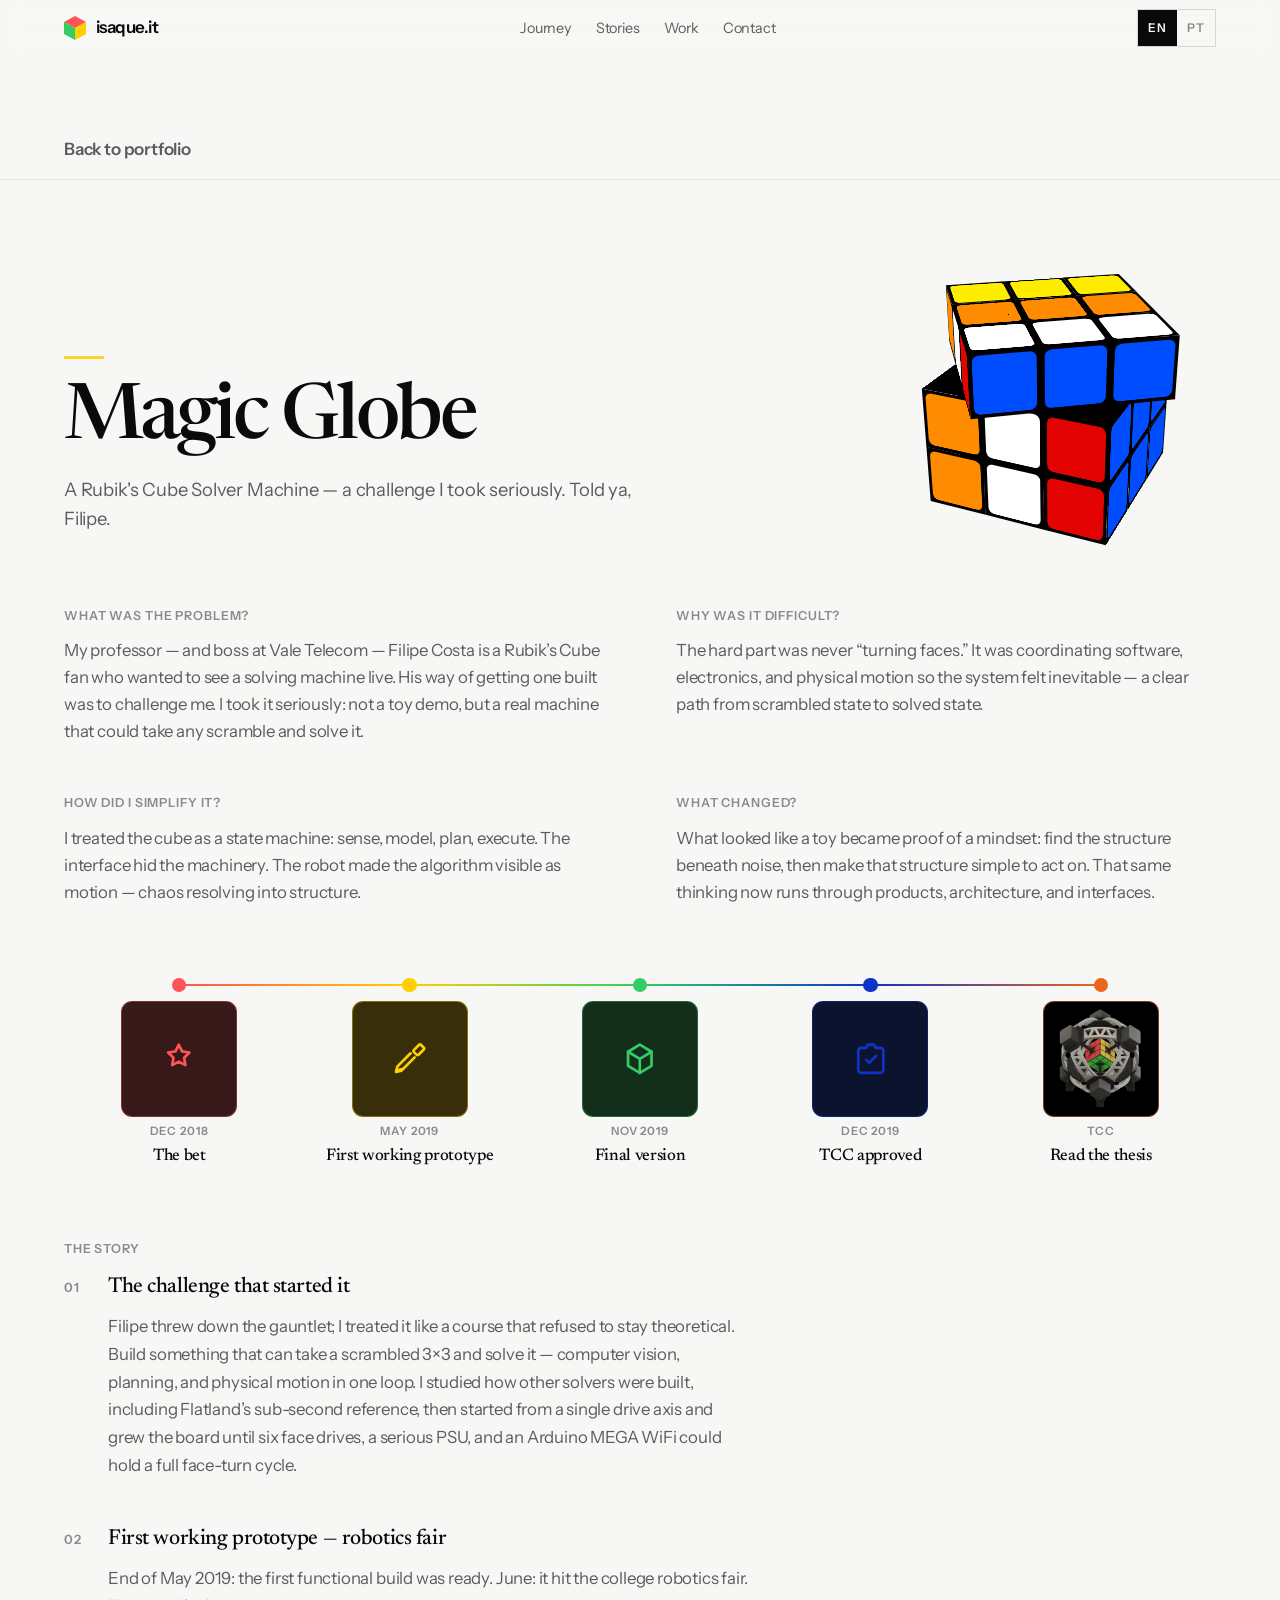
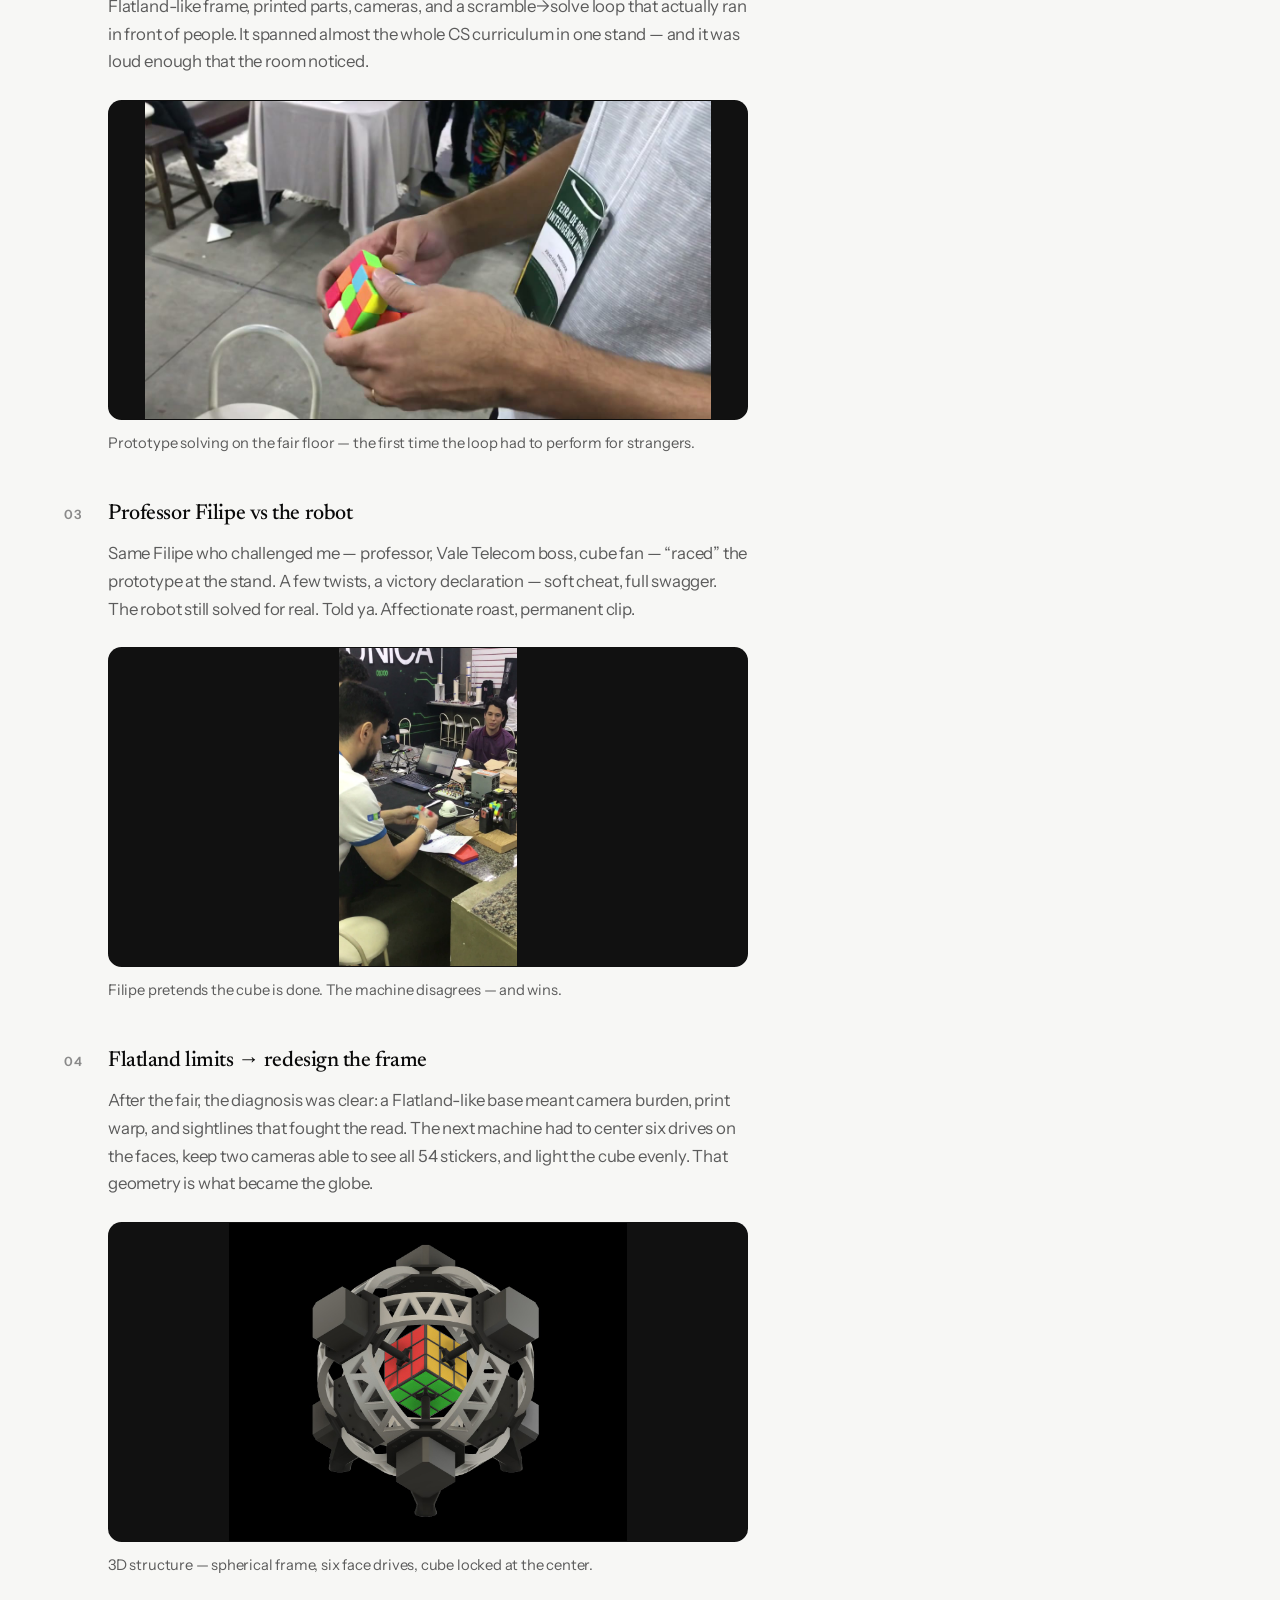
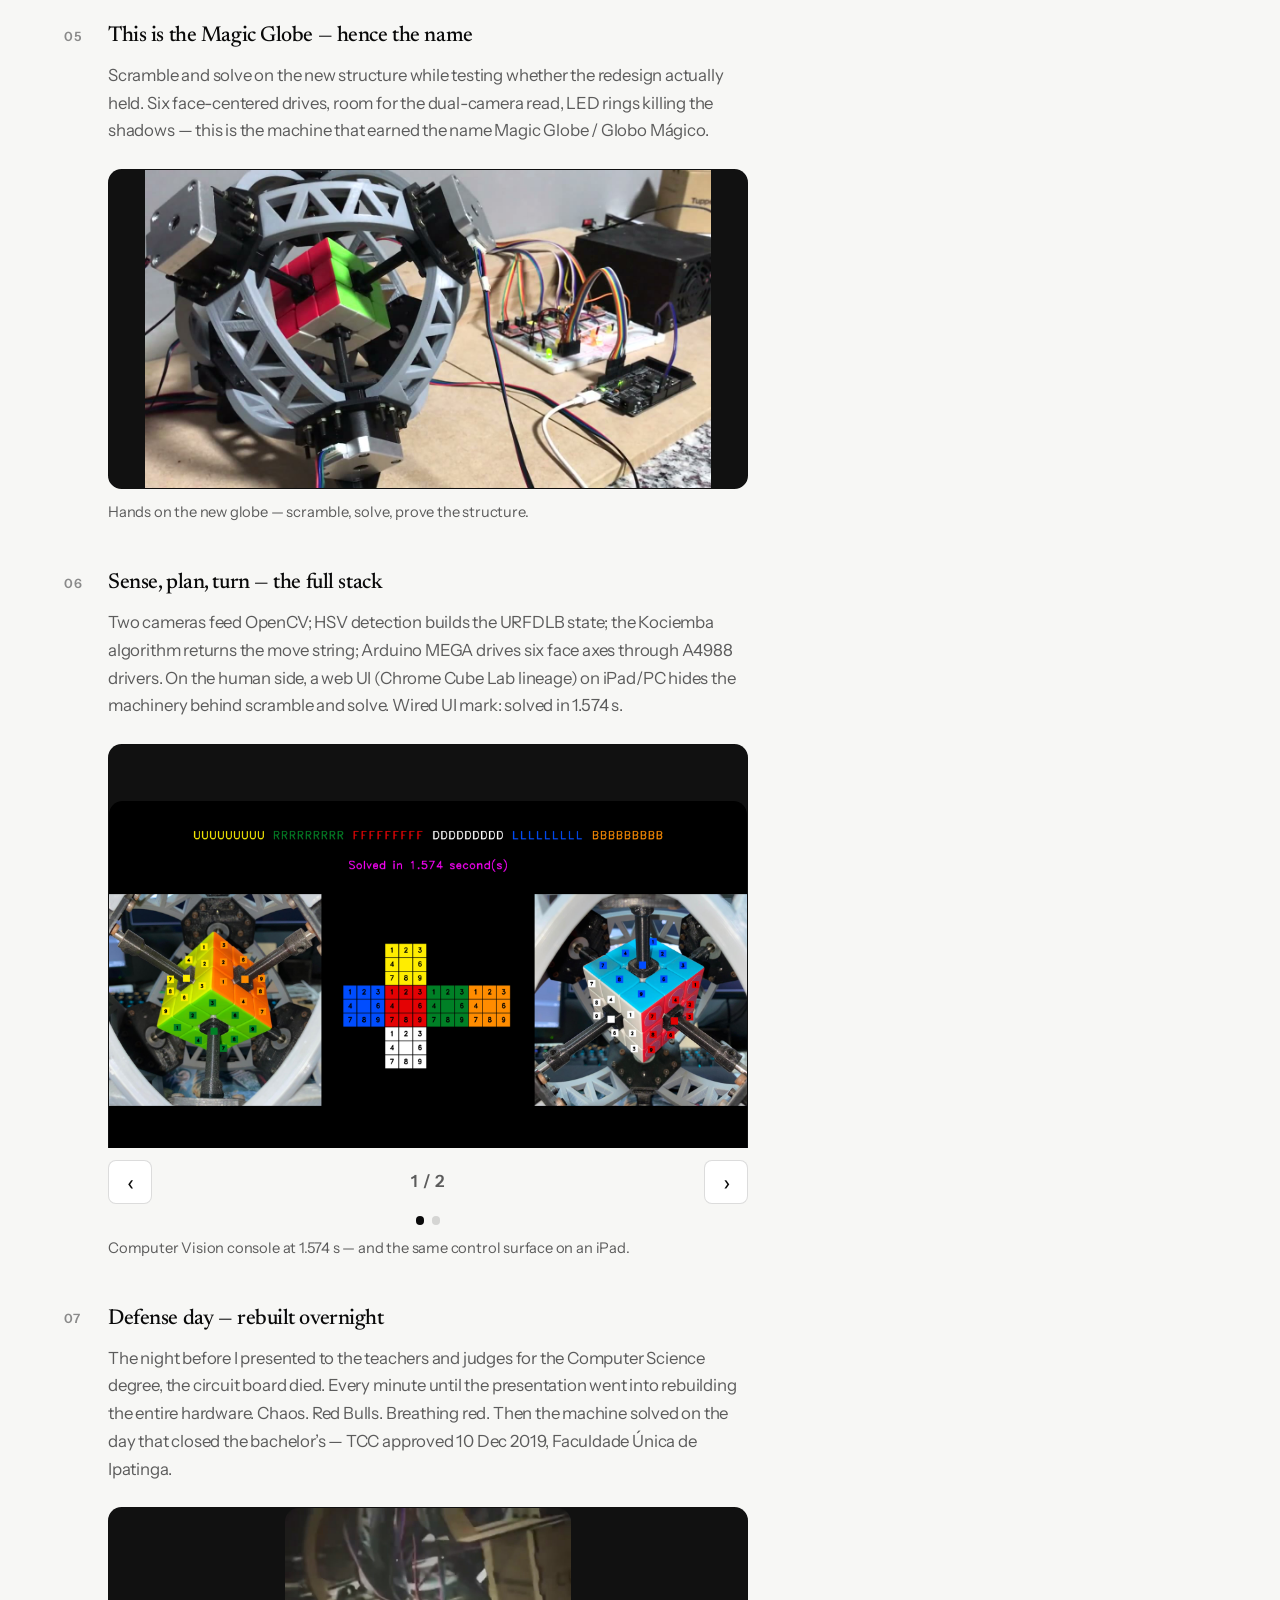
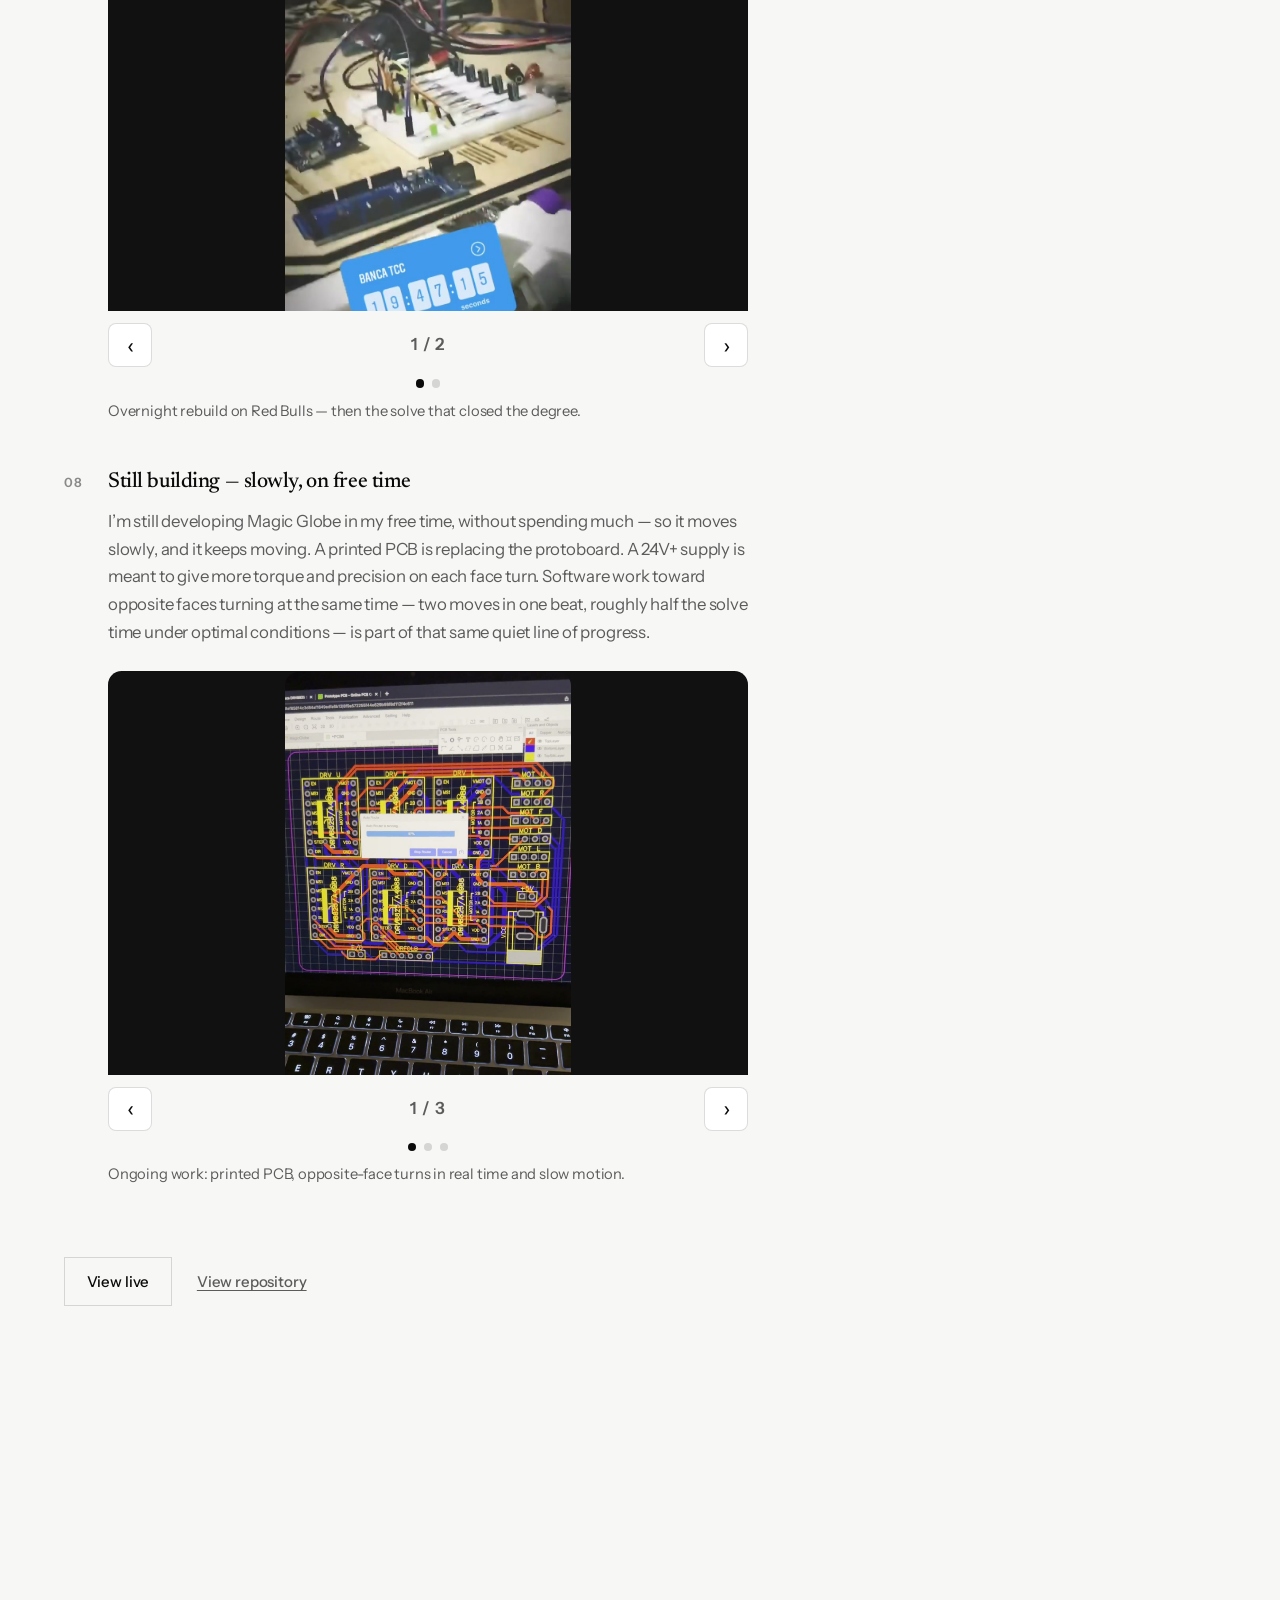
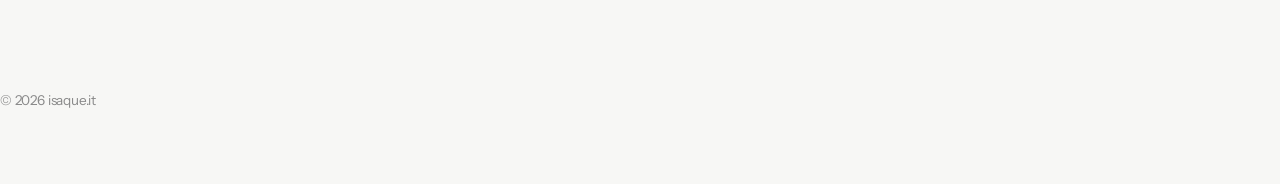
==== cases/cube/index.html @ 3d853830 "Refactor homepage structure and content. Updated navigation links to reflect new sections: Journey a" ====
<!DOCTYPE html>
<html lang="en">
<head>
  <meta charset="UTF-8">
  <meta name="viewport" content="width=device-width, initial-scale=1, viewport-fit=cover">
  <meta name="theme-color" content="#0a0a0a">
  <meta name="robots" content="index, follow">
  <meta name="author" content="Isaque Costa">
  <title>Magic Globe — isaque.it</title>
  <meta name="description" content="Magic Globe — a Rubik’s Cube solver machine. Chaos became a solvable state.">
  <link rel="apple-touch-icon" href="https://cdn.isaque.it/assets/icons/apple-icon-180.png">
  <link rel="icon" type="image/png" sizes="64x64" href="https://cdn.isaque.it/assets/icons/favicon-64.png">
  <link rel="preconnect" href="https://fonts.googleapis.com">
  <link rel="preconnect" href="https://fonts.gstatic.com" crossorigin>
  <link href="https://fonts.googleapis.com/css2?family=Instrument+Sans:ital,wght@0,400;0,500;0,600;0,700;1,400&family=Newsreader:ital,opsz,wght@0,6..72,400;0,6..72,500;0,6..72,600;1,6..72,400&display=swap" rel="stylesheet">
  <link rel="stylesheet" href="../../assets/css/tokens.css">
  <link rel="stylesheet" href="../../assets/css/base.css">
  <link rel="stylesheet" href="../../assets/css/site.css">
  <link rel="stylesheet" href="../../assets/cube/cube.css">
</head>
<body data-case-id="cube" data-base="../..">
  <a class="skip-link" href="#main" data-i18n="a11y.skip">Skip to content</a>
  <header class="site-header" id="site-header">
    <div class="container site-header__inner">
      <a class="site-header__brand" href="../../">
        <img src="../../assets/img/brand/cube.svg" alt="" width="22" height="25">
        <span>isaque.it</span>
      </a>
      <nav aria-label="Primary">
        <ul class="site-header__links" id="nav-links">
          <li><a href="../../#journey" data-i18n="nav.journey">Journey</a></li>
          <li><a href="../../#stories" data-i18n="nav.stories">Stories</a></li>
          <li><a href="../../#catalog" data-i18n="nav.work">Work</a></li>
          <li><a href="../../#contact" data-i18n="nav.contact">Contact</a></li>
        </ul>
      </nav>
      <div class="site-header__actions">
        <div class="lang-toggle" role="group" data-i18n-aria="a11y.lang" aria-label="Language">
          <button type="button" id="lang-en" class="is-active" aria-pressed="true">EN</button>
          <button type="button" id="lang-pt" aria-pressed="false">PT</button>
        </div>
        <button type="button" class="site-header__menu" id="nav-toggle" aria-expanded="false" aria-controls="nav-links" data-i18n-aria="a11y.menuOpen" aria-label="Open menu">
          <span class="burger" aria-hidden="true"><i></i><i></i></span>
        </button>
      </div>
    </div>
  </header>
  <main id="main">
    <div class="case-page__bar container">
      <a class="case-page__back" href="../../#stories" data-i18n="nav.back">Back to portfolio</a>
    </div>
    <div id="case-root"></div>
  </main>
  <p class="contact__foot case-page__foot container">© <span id="year"></span> isaque.it</p>
  <script src="../../assets/cube/cuber.js"></script>
  <script src="../../assets/cube/patches.js"></script>
  <script src="../../assets/cube/solver.js"></script>
  <script type="module" src="../../assets/js/case-page.js"></script>
</body>
</html>
---- assets/css/tokens.css ----
:root {
  color-scheme: light dark;

  --cube-yellow: #ffd22b;
  --cube-green: #33cc66;
  --cube-coral: #ff5356;
  --cube-red: #f72529;
  --cube-blue: #0e34c7;
  --cube-orange: #eb681a;

  --bg: #f7f7f5;
  --bg-elevated: #ffffff;
  --ink: #0a0a0a;
  --ink-secondary: #5c5c5c;
  --ink-tertiary: #8a8a8a;
  --line: rgba(10, 10, 10, 0.08);
  --line-strong: rgba(10, 10, 10, 0.14);
  --nav-bg: rgba(247, 247, 245, 0.78);
  --focus: #0a0a0a;

  --font-display: 'Newsreader', 'Iowan Old Style', 'Palatino Linotype', Palatino, serif;
  --font-sans: 'Instrument Sans', 'Avenir Next', 'Segoe UI', sans-serif;

  --space-2: 0.5rem;
  --space-3: 0.75rem;
  --space-4: 1rem;
  --space-5: 1.5rem;
  --space-6: 2rem;
  --space-7: 3rem;
  --space-8: 4.5rem;
  --space-9: 7rem;
  --space-10: 10rem;

  --container: 72rem;
  --measure: 38rem;
  --nav-h: 3.5rem;
  --ease: cubic-bezier(0.16, 1, 0.3, 1);
}

@media (prefers-color-scheme: dark) {
  :root:not([data-theme='light']) {
    --bg: #0a0a0a;
    --bg-elevated: #121212;
    --ink: #f5f5f2;
    --ink-secondary: #a3a3a0;
    --ink-tertiary: #6f6f6c;
    --line: rgba(245, 245, 242, 0.1);
    --line-strong: rgba(245, 245, 242, 0.18);
    --nav-bg: rgba(10, 10, 10, 0.78);
    --focus: #f5f5f2;
  }
}

[data-theme='dark'] {
  --bg: #0a0a0a;
  --bg-elevated: #121212;
  --ink: #f5f5f2;
  --ink-secondary: #a3a3a0;
  --ink-tertiary: #6f6f6c;
  --line: rgba(245, 245, 242, 0.1);
  --line-strong: rgba(245, 245, 242, 0.18);
  --nav-bg: rgba(10, 10, 10, 0.78);
  --focus: #f5f5f2;
}

[data-theme='light'] {
  --bg: #f7f7f5;
  --bg-elevated: #ffffff;
  --ink: #0a0a0a;
  --ink-secondary: #5c5c5c;
  --ink-tertiary: #8a8a8a;
  --line: rgba(10, 10, 10, 0.08);
  --line-strong: rgba(10, 10, 10, 0.14);
  --nav-bg: rgba(247, 247, 245, 0.78);
  --focus: #0a0a0a;
}
---- assets/css/base.css ----
*,
*::before,
*::after {
  box-sizing: border-box;
}

html {
  scroll-behavior: smooth;
}

@media (prefers-reduced-motion: reduce) {
  html {
    scroll-behavior: auto;
  }

  *,
  *::before,
  *::after {
    animation-duration: 0.01ms !important;
    animation-iteration-count: 1 !important;
    transition-duration: 0.01ms !important;
  }
}

body {
  margin: 0;
  min-height: 100vh;
  background: var(--bg);
  color: var(--ink);
  font-family: var(--font-sans);
  font-size: 1.0625rem;
  line-height: 1.6;
  letter-spacing: -0.011em;
  text-rendering: optimizeLegibility;
  -webkit-font-smoothing: antialiased;
}

img,
svg {
  display: block;
  max-width: 100%;
}

a {
  color: inherit;
  text-decoration-thickness: 1px;
  text-underline-offset: 0.18em;
}

button {
  font: inherit;
  color: inherit;
  background: none;
  border: 0;
  cursor: pointer;
}

:focus-visible {
  outline: 2px solid var(--focus);
  outline-offset: 3px;
}

.skip-link {
  position: absolute;
  left: var(--space-4);
  top: var(--space-4);
  z-index: 100;
  padding: var(--space-2) var(--space-4);
  background: var(--ink);
  color: var(--bg);
  transform: translateY(-160%);
  transition: transform 0.2s var(--ease);
}

.skip-link:focus {
  transform: translateY(0);
}

.container {
  width: min(100% - 2.5rem, var(--container));
  margin-inline: auto;
}

@media (min-width: 768px) {
  .container {
    width: min(100% - 4rem, var(--container));
  }
}

.section {
  position: relative;
  padding-block: var(--space-9);
}

@media (min-width: 900px) {
  .section {
    padding-block: var(--space-10);
  }
}

.eyebrow {
  margin: 0 0 var(--space-4);
  color: var(--ink-tertiary);
  font-size: 0.8125rem;
  font-weight: 500;
  letter-spacing: 0.08em;
  text-transform: uppercase;
}

.eyebrow::before {
  content: '';
  display: inline-block;
  width: 0.5rem;
  height: 0.5rem;
  margin-right: 0.55rem;
  border-radius: 2px;
  background: var(--cube-yellow);
}

.btn svg {
  width: 1.1em;
  height: 1.1em;
  flex: none;
}

.section-title {
  margin: 0;
  max-width: 14ch;
  font-family: var(--font-display);
  font-size: clamp(2.4rem, 5vw, 4rem);
  font-weight: 500;
  line-height: 1.05;
  letter-spacing: -0.03em;
}

.section-lead {
  margin: var(--space-5) 0 0;
  max-width: var(--measure);
  color: var(--ink-secondary);
  font-size: 1.125rem;
  line-height: 1.55;
}

.btn {
  display: inline-flex;
  align-items: center;
  justify-content: center;
  gap: 0.55rem;
  min-height: 2.75rem;
  padding: 0.7rem 1.35rem;
  border: 1px solid transparent;
  font-size: 0.9375rem;
  font-weight: 500;
  letter-spacing: -0.01em;
  text-decoration: none;
  transition:
    background-color 0.25s var(--ease),
    color 0.25s var(--ease),
    border-color 0.25s var(--ease),
    transform 0.25s var(--ease);
}

.btn:hover {
  transform: translateY(-1px);
}

.btn--primary {
  background: var(--ink);
  color: var(--bg);
}

.btn--ghost {
  border-color: var(--line-strong);
  background: transparent;
  color: var(--ink);
}

.btn--ghost:hover {
  border-color: var(--ink);
}

.btn--text {
  min-height: auto;
  padding: 0;
  color: var(--ink-secondary);
  text-decoration: underline;
  text-underline-offset: 0.2em;
}

.btn--text:hover {
  color: var(--ink);
  transform: none;
}

.bg-accent-yellow {
  background: var(--cube-yellow);
}

.bg-accent-green {
  background: var(--cube-green);
}

.bg-accent-coral {
  background: var(--cube-coral);
}

.bg-accent-red {
  background: var(--cube-red);
}

.bg-accent-blue {
  background: var(--cube-blue);
}

.bg-accent-orange {
  background: var(--cube-orange);
}

.reveal {
  opacity: 0;
  transform: translateY(1.25rem);
  transition:
    opacity 0.7s var(--ease),
    transform 0.7s var(--ease);
}

.reveal.is-visible {
  opacity: 1;
  transform: none;
}

@media (prefers-reduced-motion: reduce) {
  .reveal {
    opacity: 1;
    transform: none;
  }
}

.wordmark {
  display: inline-flex;
  line-height: 0;
}

.wordmark__light {
  display: none;
}

@media (prefers-color-scheme: dark) {
  :root:not([data-theme='light']) .wordmark__dark {
    display: none;
  }

  :root:not([data-theme='light']) .wordmark__light {
    display: block;
  }
}

[data-theme='dark'] .wordmark__dark {
  display: none;
}

[data-theme='dark'] .wordmark__light {
  display: block;
}

[data-theme='light'] .wordmark__dark {
  display: block;
}

[data-theme='light'] .wordmark__light {
  display: none;
}
---- assets/css/site.css ----
.site-header {
  position: sticky;
  top: 0;
  z-index: 40;
  height: var(--nav-h);
  border-bottom: 1px solid transparent;
  background: transparent;
  backdrop-filter: blur(14px);
  transition:
    background-color 0.3s var(--ease),
    border-color 0.3s var(--ease);
}

.site-header.is-scrolled {
  border-bottom-color: var(--line);
  background: var(--nav-bg);
}

.site-header__inner {
  display: flex;
  align-items: center;
  justify-content: space-between;
  height: var(--nav-h);
  gap: var(--space-4);
}

.site-header__brand {
  display: inline-flex;
  align-items: center;
  gap: 0.65rem;
  font-weight: 600;
  letter-spacing: -0.03em;
  text-decoration: none;
}

.site-header__brand img {
  width: 1.35rem;
  height: auto;
}

.site-header__links {
  display: flex;
  gap: 1.5rem;
  margin: 0;
  padding: 0;
  list-style: none;
}

.site-header__links a {
  color: var(--ink-secondary);
  font-size: 0.9rem;
  text-decoration: none;
}

.site-header__links a:hover {
  color: var(--ink);
}

.site-header__actions {
  display: flex;
  align-items: center;
  gap: 0.5rem;
}

.lang-toggle {
  display: inline-flex;
  border: 1px solid var(--line-strong);
}

.lang-toggle button {
  min-width: 2.4rem;
  min-height: 2.2rem;
  padding: 0 0.55rem;
  color: var(--ink-tertiary);
  font-size: 0.75rem;
  font-weight: 600;
  letter-spacing: 0.04em;
}

.lang-toggle button.is-active {
  background: var(--ink);
  color: var(--bg);
}

.site-header__menu {
  display: none;
  min-height: 2.4rem;
  padding: 0.45rem 0.7rem;
  border: 1px solid var(--line-strong);
}

.burger {
  display: grid;
  gap: 5px;
  width: 1.1rem;
}

.burger i {
  display: block;
  height: 1.5px;
  background: currentColor;
}

@media (max-width: 899px) {
  .site-header__menu {
    display: inline-flex;
  }

  .site-header__links {
    position: fixed;
    inset: var(--nav-h) 0 0;
    z-index: 30;
    flex-direction: column;
    gap: 0;
    padding: var(--space-6) var(--space-5);
    background: var(--bg);
    transform: translateX(100%);
    transition: transform 0.35s var(--ease);
    visibility: hidden;
  }

  .site-header__links.is-open {
    transform: translateX(0);
    visibility: visible;
  }

  .site-header__links a {
    display: block;
    padding: 1rem 0;
    border-bottom: 1px solid var(--line);
    font-size: 1.25rem;
    color: var(--ink);
  }
}

.hero {
  position: relative;
  display: grid;
  align-items: end;
  min-height: calc(100svh - var(--nav-h));
  padding-block: clamp(4rem, 12vh, 8rem) clamp(4rem, 10vh, 7rem);
  overflow: hidden;
}

.hero__content {
  position: relative;
  z-index: 1;
}

.hero__name {
  margin: 0;
  font-family: var(--font-display);
  font-size: clamp(3rem, 8vw, 5.75rem);
  font-weight: 500;
  line-height: 0.98;
  letter-spacing: -0.035em;
}

.hero__tagline {
  margin: var(--space-4) 0 0;
  font-family: var(--font-display);
  font-style: italic;
  font-size: clamp(1.35rem, 2.4vw, 1.9rem);
  font-weight: 400;
  letter-spacing: -0.02em;
  color: var(--ink-secondary);
}

.hero__meta {
  display: flex;
  flex-wrap: wrap;
  gap: var(--space-5) var(--space-7);
  margin-top: var(--space-7);
}

.hero__stat {
  display: grid;
  gap: 0.2rem;
}

.hero__stat-value {
  font-family: var(--font-display);
  font-size: clamp(1.6rem, 2.6vw, 2.1rem);
  font-weight: 500;
  letter-spacing: -0.02em;
  line-height: 1;
}

.hero__stat-label {
  color: var(--ink-secondary);
  font-size: 0.9rem;
}

.hero__langs {
  display: flex;
  align-items: center;
  flex-wrap: wrap;
  gap: 0.65rem;
  margin: var(--space-5) 0 var(--space-7);
  color: var(--ink-secondary);
  font-size: 0.95rem;
}

.hero__flags {
  font-size: 1.3rem;
  letter-spacing: 0.12em;
}

.think__body {
  margin-top: var(--space-4);
  font-size: 1.05rem;
}

.think .eyebrow::before {
  background: var(--cube-yellow);
}

.work .eyebrow::before {
  background: var(--cube-red);
}

.principles .eyebrow::before {
  background: var(--cube-blue);
}

.timeline .eyebrow::before {
  background: var(--cube-green);
}

.tech .eyebrow::before {
  background: var(--cube-orange);
}

.catalog .eyebrow::before {
  background: var(--cube-blue);
}

.think__domains {
  margin-top: var(--space-8);
}

.think__domains ul {
  display: grid;
  gap: 0;
  margin: 0;
  padding: 0;
  list-style: none;
  border-top: 1px solid var(--line);
}

.think__domains li {
  padding: 1.15rem 0;
  border-bottom: 1px solid var(--line);
  font-family: var(--font-display);
  font-size: clamp(1.6rem, 3.5vw, 2.35rem);
  font-weight: 500;
  letter-spacing: -0.03em;
  line-height: 1.15;
}

.think__domains li::before {
  content: '';
  display: inline-block;
  width: 0.6rem;
  height: 0.6rem;
  margin-right: 0.8rem;
  border-radius: 2px;
  background: var(--cube-yellow);
}

.think__domains li:nth-child(5n + 2)::before {
  background: var(--cube-red);
}

.think__domains li:nth-child(5n + 3)::before {
  background: var(--cube-blue);
}

.think__domains li:nth-child(5n + 4)::before {
  background: var(--cube-green);
}

.think__domains li:nth-child(5n + 5)::before {
  background: var(--cube-orange);
}

.think__closing {
  margin: var(--space-8) 0 0;
  max-width: 30rem;
  color: var(--ink-secondary);
  font-size: 1.125rem;
}

@media (min-width: 900px) {
  .think__domains ul {
    grid-template-columns: repeat(5, 1fr);
    border-top: 0;
    gap: var(--space-4);
  }

  .think__domains li {
    border-bottom: 0;
    border-top: 1px solid var(--line);
    padding-top: var(--space-5);
    font-size: clamp(1.35rem, 1.8vw, 1.85rem);
  }
}

.work__header {
  max-width: 40rem;
  margin-bottom: var(--space-8);
}

.case {
  position: relative;
  padding-block: var(--space-9);
  border-top: 1px solid var(--line);
  overflow: hidden;
}

.case__inner {
  position: relative;
  z-index: 2;
}

.case--cube .case__inner {
  pointer-events: none;
}

.case--cube .case__inner > * {
  pointer-events: auto;
}

@media (min-width: 900px) {
  .case--cube .case__inner {
    max-width: calc(100% - 22rem);
  }
}

.case__intro {
  max-width: 36rem;
  margin-bottom: var(--space-8);
}

.case__accent {
  display: block;
  width: 2.5rem;
  height: 0.2rem;
  margin-bottom: var(--space-5);
}

.case__index {
  margin: 0 0 var(--space-4);
  color: var(--ink-tertiary);
  font-size: 0.8125rem;
  font-weight: 500;
  letter-spacing: 0.08em;
}

.case__title {
  margin: 0;
  font-family: var(--font-display);
  font-size: clamp(2rem, 4.5vw, 3.25rem);
  font-weight: 500;
  letter-spacing: -0.03em;
  line-height: 1.05;
}

.case__title--logo {
  max-width: min(100%, 28rem);
}

.case__title-logo {
  display: block;
  width: auto;
  height: clamp(3.25rem, 8vw, 5rem);
  max-width: 100%;
  object-fit: contain;
  object-position: left center;
}

.visually-hidden {
  position: absolute;
  width: 1px;
  height: 1px;
  padding: 0;
  margin: -1px;
  overflow: hidden;
  clip: rect(0, 0, 0, 0);
  white-space: nowrap;
  border: 0;
}

.case__subtitle {
  margin: var(--space-4) 0 0;
  color: var(--ink-secondary);
  font-size: 1.15rem;
}

.case--deep {
  padding-block: var(--space-10, var(--space-9));
}

.case__highlights {
  display: grid;
  grid-template-columns: repeat(2, minmax(0, 1fr));
  gap: var(--space-5) var(--space-6);
  margin: 0 0 var(--space-8);
  max-width: none;
}

.case__highlight {
  margin: 0;
  padding-top: var(--space-3);
  border-top: 1px solid var(--line);
}

.case__highlight dt {
  margin: 0 0 0.35rem;
  color: var(--ink-tertiary);
  font-size: 0.72rem;
  font-weight: 600;
  letter-spacing: 0.08em;
  text-transform: uppercase;
}

.case__highlight dd {
  margin: 0;
  font-family: var(--font-display);
  font-size: 1.35rem;
  font-weight: 500;
  letter-spacing: -0.02em;
  line-height: 1.2;
}

.case__highlights:has(.case__highlight-logos) {
  display: flex;
  flex-wrap: wrap;
  align-items: center;
  gap: var(--space-5) var(--space-6);
  max-width: none;
}

.case__highlight:has(.case__highlight-logos) {
  margin: 0;
  padding: 0;
  border: 0;
  flex: 0 0 calc(50% - var(--space-6) / 2);
  max-width: calc(50% - var(--space-6) / 2);
}

.case__highlight-logos {
  display: block;
  min-height: 0;
  width: 100%;
}

.case__highlight-logo {
  display: block;
  height: 48px;
  width: auto;
  max-width: 100%;
  object-fit: contain;
  object-position: left center;
}

.case__highlight:has(.case__highlight-logos) dt {
  display: none;
}

/* Chronological case timeline (e.g. Magic Globe) */
.case__timeline {
  --timeline-count: 5;
  --timeline-dot: 0.85rem;
  --timeline-line: 2px;
  list-style: none;
  position: relative;
  display: grid;
  grid-template-columns: 1fr;
  gap: var(--space-5);
  margin: 0 0 var(--space-8);
  padding: 0;
  border: 0;
}

.case__timeline-node {
  position: relative;
  display: grid;
  grid-template-columns: var(--timeline-dot) minmax(0, 1fr);
  column-gap: 0.9rem;
  align-items: start;
  margin: 0;
  min-width: 0;
}

.case__timeline-dot {
  position: relative;
  z-index: 1;
  box-sizing: border-box;
  width: var(--timeline-dot);
  height: var(--timeline-dot);
  margin-top: 1.35rem;
  flex: 0 0 var(--timeline-dot);
  border: 0;
  border-radius: 50%;
  background: var(--node-color, var(--ink));
  box-shadow: none;
}

.case__timeline-node:not(:last-child) .case__timeline-dot::after {
  content: '';
  position: absolute;
  left: 50%;
  top: calc(100% + 3px);
  width: var(--timeline-line);
  height: calc(var(--space-5) + 1.35rem + var(--timeline-dot));
  transform: translateX(-50%);
  background: color-mix(in srgb, var(--node-color) 55%, transparent);
}

.case__timeline-card {
  display: grid;
  grid-template-rows: auto auto auto;
  gap: 0.4rem;
  min-width: 0;
  padding: 0;
  border: 0;
  background: transparent;
  color: inherit;
  text-decoration: none;
}

a.case__timeline-card:hover .case__timeline-media {
  border-color: color-mix(in srgb, var(--node-color) 60%, var(--line-strong));
}

a.case__timeline-card:hover .case__timeline-what {
  color: color-mix(in srgb, var(--node-color) 40%, var(--ink));
}

.case__timeline-media {
  display: grid;
  place-items: center;
  width: 100%;
  aspect-ratio: 5 / 4;
  overflow: hidden;
  border: 1px solid color-mix(in srgb, var(--node-color) 40%, var(--line));
  border-radius: 0.7rem;
  background: color-mix(in srgb, var(--node-color) 18%, #0c0c0c);
  color: var(--node-color);
  transition: border-color 0.15s ease;
}

.case__timeline-icon {
  display: grid;
  place-items: center;
  width: 100%;
  height: 100%;
}

.case__timeline-icon svg {
  width: 2.35rem;
  height: 2.35rem;
}

.case__timeline-thumb {
  display: block;
  width: 100%;
  height: 100%;
  object-fit: cover;
  background: #111;
}

.case__timeline-when {
  color: var(--ink-tertiary);
  font-size: 0.72rem;
  font-weight: 600;
  letter-spacing: 0.08em;
  text-transform: uppercase;
}

.case__timeline-what {
  margin: 0;
  font-family: var(--font-display);
  font-size: 1.05rem;
  font-weight: 500;
  letter-spacing: -0.02em;
  line-height: 1.25;
  transition: color 0.15s ease;
}

@media (min-width: 900px) {
  .case__timeline {
    --timeline-dot: 0.9rem;
    grid-template-columns: repeat(var(--timeline-count), minmax(0, 1fr));
    gap: 0;
    align-items: start;
  }

  /* One continuous rail through every node — not per-card stubs */
  .case__timeline::before {
    content: '';
    position: absolute;
    top: calc(var(--timeline-dot) / 2 - var(--timeline-line) / 2);
    left: calc(100% / var(--timeline-count) / 2);
    right: calc(100% / var(--timeline-count) / 2);
    height: var(--timeline-line);
    border-radius: 999px;
    background: linear-gradient(
      90deg,
      #ff5356 0%,
      #ffd000 25%,
      #33cc66 50%,
      #0e34c7 75%,
      #eb681a 100%
    );
    z-index: 0;
    pointer-events: none;
  }

  .case__timeline-node {
    display: flex;
    flex-direction: column;
    align-items: center;
    gap: 0.55rem;
    padding: 0 0.55rem;
  }

  .case__timeline-node:not(:last-child) .case__timeline-dot::after {
    content: none;
  }

  .case__timeline-dot {
    margin-top: 0;
  }

  .case__timeline-card {
    width: 100%;
    text-align: center;
    gap: 0.35rem;
    justify-items: center;
  }

  .case__timeline-media {
    width: min(100%, 7.25rem);
    aspect-ratio: 1;
  }

  .case__timeline-thumb {
    object-fit: cover;
  }

  .case__timeline-icon svg {
    width: 2.35rem;
    height: 2.35rem;
  }

  .case__timeline-what {
    max-width: 11rem;
  }
}

@media (min-width: 900px) {
  .case__highlights:has(.case__highlight-logos) {
    flex-wrap: nowrap;
    gap: var(--space-5) var(--space-7);
  }

  .case__highlight:has(.case__highlight-logos) {
    flex: 0 0 auto;
    max-width: none;
  }

  .case__highlight-logos {
    width: auto;
  }

  .case__highlight-logo {
    height: 60px;
    max-width: none;
  }
}

.case__chapters,
.case__gallery {
  margin: 0 0 var(--space-8);
}

.case__chapters-label,
.case__gallery-label {
  margin: 0 0 var(--space-4);
  color: var(--ink-tertiary);
  font-size: 0.78rem;
  font-weight: 600;
  letter-spacing: 0.07em;
  text-transform: uppercase;
}

.case__chapters-more {
  width: min(100%, 48rem);
  margin: var(--space-7) 0 0;
  padding-left: 2.75rem;
  padding-right: 1.15rem;
  justify-content: flex-start;
  gap: 0.65rem;
}

.case__chapters-more-label {
  color: var(--ink);
}

.case__chapters-more-meta {
  color: var(--ink-tertiary);
  font-size: 0.8125rem;
  font-weight: 500;
}

.case__chapters-more-meta::before {
  content: '·';
  margin-right: 0.65rem;
  color: var(--ink-tertiary);
}

.case__chapters-more-icon {
  margin-left: auto;
  color: var(--ink-secondary);
  font-size: 1rem;
  line-height: 1;
}

.case__chapters-more[hidden] {
  display: none !important;
}

.case--yellow {
  --case-accent: var(--cube-yellow);
}

.case--green {
  --case-accent: var(--cube-green);
}

.case--blue {
  --case-accent: var(--cube-blue);
}

.case--red {
  --case-accent: var(--cube-red);
}

.case--coral {
  --case-accent: var(--cube-coral);
}

.case--orange {
  --case-accent: var(--cube-orange);
}

.case__chapter-list {
  margin: 0;
  padding: 0;
  list-style: none;
  display: grid;
  gap: var(--space-7);
  max-width: 48rem;
  counter-reset: case-chapter;
}

.case__chapter-list:has(.case__chapter-figure--glue) {
  max-width: none;
}

.case__chapter-list--more {
  margin-top: var(--space-7);
  counter-reset: case-chapter 4;
}

/* `display: grid` on .case__chapter-list beats the UA [hidden] rule */
.case__chapter-list--more[hidden] {
  display: none !important;
}

.case__chapter-list--more:has(.case__chapter-figure--glue) {
  max-width: none;
}

.case__chapter {
  position: relative;
  padding-left: 2.75rem;
  counter-increment: case-chapter;
}

.case__chapter::before {
  content: counter(case-chapter, decimal-leading-zero);
  position: absolute;
  left: 0;
  top: 0.15rem;
  color: var(--ink-tertiary);
  font-size: 0.8rem;
  font-weight: 600;
  letter-spacing: 0.06em;
}

.case__chapter h4 {
  margin: 0 0 var(--space-3);
  max-width: 40rem;
  font-family: var(--font-display);
  font-size: 1.35rem;
  font-weight: 500;
  letter-spacing: -0.02em;
  line-height: 1.2;
}

.case__chapter p {
  margin: 0;
  max-width: 40rem;
  color: var(--ink-secondary);
  font-size: 1.05rem;
  line-height: 1.65;
}

.case__chapter-steps {
  margin: var(--space-5) 0 0;
  padding: 0;
  list-style: none;
  display: grid;
  gap: var(--space-6);
}

.case__chapter-step {
  margin: 0;
  padding: var(--space-4) 0 0;
  border-top: 1px solid var(--line);
}

.case__chapter-step h5 {
  margin: 0 0 var(--space-3);
  font-family: var(--font-display);
  font-size: 1.15rem;
  font-weight: 500;
  letter-spacing: -0.02em;
  line-height: 1.25;
}

.case__chapter-step p {
  margin: 0;
  max-width: 40rem;
  color: var(--ink-secondary);
  font-size: 1.02rem;
  line-height: 1.65;
}

.case__chapter-figure {
  margin: var(--space-5) 0 0;
  max-width: 40rem;
}

.case__chapter-figure:not(.case__chapter-figure--carousel):not(.case__chapter-figure--photo) img,
.case__chapter-figure:not(.case__chapter-figure--carousel):not(.case__chapter-figure--photo) video {
  display: block;
  width: 100%;
  height: auto;
  border: 1px solid var(--line);
  background: var(--bg);
}

.case__chapter-figure--diagram img {
  object-fit: contain;
  background: #f7f7f5;
}

.case__chapter-figure:not(.case__chapter-figure--diagram):not(.case__chapter-figure--compare):not(.case__chapter-figure--tall):not(.case__chapter-figure--carousel):not(.case__chapter-figure--photo) img,
.case__chapter-figure:not(.case__chapter-figure--diagram):not(.case__chapter-figure--compare):not(.case__chapter-figure--tall):not(.case__chapter-figure--carousel):not(.case__chapter-figure--photo) video {
  max-height: 22rem;
  object-fit: contain;
  object-position: top left;
  background: #0a0a0a;
}

.case__chapter-figure--tall {
  max-width: 18rem;
}

.case__chapter-figure--tall img,
.case__chapter-figure--tall video {
  width: 100%;
  height: auto;
  background: #fff;
}

.case__chapter-figure--photo {
  max-width: 40rem;
  width: 100%;
}

.case__chapter-figure-photo-card {
  display: flex;
  align-items: center;
  justify-content: center;
  width: 100%;
  height: 20rem;
  min-height: 20rem;
  max-height: 20rem;
  margin: 0;
  padding: 0;
  overflow: hidden;
  border: 1px solid var(--line);
  border-radius: 0.85rem;
  background: #111111;
  color: inherit;
  font: inherit;
  cursor: zoom-in;
}

.case__chapter-figure-photo-card img,
.case__chapter-figure-photo-card video {
  display: block;
  width: 100%;
  height: 100%;
  object-fit: contain;
  object-position: center;
  border: 0;
  border-radius: 0.85rem;
  background: transparent;
}

.case__chapter-figure-photo-card--cover img,
.case__chapter-figure-photo-card--cover video {
  object-fit: cover;
}

.case__chapter-figure--compare {
  max-width: 32rem;
}

.case__chapter-figure--compare.case__chapter-figure--screens {
  max-width: none;
}

.case__chapter-figure--compare.case__chapter-figure--glue {
  width: 100%;
  max-width: none;
}

.case__chapter-figure-pairs {
  display: grid;
  grid-template-columns: minmax(0, 1fr) auto minmax(0, 1fr);
  gap: var(--space-4);
  align-items: start;
  padding: var(--space-5);
  border: 1px solid var(--line);
  background: #111111;
}

.case__chapter-figure--no-arrow .case__chapter-figure-pairs,
.case__chapter-figure--screens.case__chapter-figure--no-arrow .case__chapter-figure-pairs {
  grid-template-columns: repeat(2, minmax(0, 1fr));
  align-items: center;
}

.case__chapter-figure--glue .case__chapter-figure-pairs {
  display: grid;
  /* portrait ~0.68 · landscape ~1.79 → same height when both width:100% */
  grid-template-columns: minmax(0, 0.68fr) minmax(0, 1.79fr);
  width: 100%;
  gap: 0;
  align-items: stretch;
  padding: 0;
  border: 0;
  background: #0a0a0a;
  overflow: hidden;
}

.case__chapter-figure--glue .case__chapter-figure-pair {
  display: flex;
  flex-direction: column;
  width: auto;
  max-width: none;
  min-width: 0;
}

.case__chapter-figure--glue .case__chapter-figure-pair-frame {
  display: block;
  width: 100%;
  height: 100%;
  margin: 0;
  padding: 0;
  border: 0;
  border-radius: 0;
  background: #0a0a0a;
  cursor: zoom-in;
  font: inherit;
  color: inherit;
  text-align: left;
  appearance: none;
  -webkit-appearance: none;
}

.case__chapter-figure--glue .case__chapter-figure-pair-frame img {
  display: block;
  width: 100%;
  max-width: none;
  height: auto;
  object-fit: contain;
  object-position: center;
  background: #0a0a0a;
  pointer-events: none;
}

.case__chapter-figure-compare-arrow {
  align-self: center;
  padding-top: 1.75rem;
  color: var(--ink-tertiary);
  font-size: 1.25rem;
  font-weight: 500;
  line-height: 1;
}

.case__chapter-figure-pair {
  display: flex;
  flex-direction: column;
  margin: 0;
  min-width: 0;
}

.case__chapter-figure-pair-label {
  margin: 0 0 var(--space-3);
  min-height: 2.5rem;
  color: var(--ink-tertiary);
  font-size: 0.72rem;
  font-weight: 600;
  letter-spacing: 0.08em;
  text-transform: uppercase;
  line-height: 1.35;
}

.case__chapter-figure-pair-frame {
  display: flex;
  justify-content: center;
  width: 100%;
  padding: var(--space-3);
  border: 1px solid rgba(10, 10, 10, 0.1);
  background: #fff;
  cursor: zoom-in;
  font: inherit;
  color: inherit;
  text-align: left;
  appearance: none;
  -webkit-appearance: none;
}

.case__chapter-figure-pair-frame img {
  display: block;
  width: 100%;
  max-width: 13rem;
  height: auto;
  border: 0;
  box-shadow: none;
  background: #fff;
  pointer-events: none;
}

.case__chapter-figure--screens .case__chapter-figure-pair-frame {
  padding: var(--space-2);
  background: #0a0a0a;
  border-color: rgba(255, 255, 255, 0.08);
}

.case__chapter-figure--screens .case__chapter-figure-pair-frame img {
  max-width: none;
  height: auto;
  background: transparent;
}

.case__chapter-figure--screens .case__chapter-figure-pair-label {
  min-height: 0;
  color: rgba(255, 255, 255, 0.55);
}

@media (max-width: 560px) {
  .case__chapter-figure-pairs {
    grid-template-columns: 1fr;
    justify-items: center;
  }

  .case__chapter-figure--no-arrow .case__chapter-figure-pairs,
  .case__chapter-figure--screens.case__chapter-figure--no-arrow .case__chapter-figure-pairs {
    grid-template-columns: 1fr;
  }

  .case__chapter-figure-compare-arrow {
    padding-top: 0;
    transform: rotate(90deg);
  }

  .case__chapter-figure-pair {
    width: 100%;
    max-width: 14rem;
  }

  .case__chapter-figure--screens .case__chapter-figure-pair {
    max-width: none;
  }

  .case__chapter-figure--glue .case__chapter-figure-pairs {
    grid-template-columns: 1fr;
  }

  .case__chapter-figure--glue .case__chapter-figure-pair,
  .case__chapter-figure--glue .case__chapter-figure-pair:first-child {
    width: 100%;
    max-width: none;
  }

  .case__chapter-figure--glue .case__chapter-figure-pair-frame img,
  .case__chapter-figure--glue .case__chapter-figure-pair:first-child .case__chapter-figure-pair-frame img {
    width: 100%;
    max-width: none;
    height: auto;
  }
}

.case__chapter-figure--carousel {
  position: relative;
  max-width: 40rem;
  width: 100%;
}

.case__chapter-figure-viewport {
  position: relative;
  width: 100%;
  height: calc(20rem + var(--space-3) + 4.5rem);
  margin: 0;
  padding: 0;
  border: 0;
  background: transparent;
  overflow: hidden;
}

.case__chapter-figure-slide {
  position: absolute;
  inset: 0;
  display: flex;
  flex-direction: column;
  align-items: stretch;
  gap: var(--space-3);
  width: 100%;
  height: 100%;
  margin: 0;
  padding: 0;
  border: 0;
  background: transparent;
  color: inherit;
  font: inherit;
  text-align: left;
  cursor: zoom-in;
}

.case__chapter-figure-slide[hidden] {
  display: none !important;
}

.case__chapter-figure-slide-media {
  display: flex;
  flex: 0 0 min(32rem, 70vh);
  align-items: center;
  justify-content: center;
  width: 100%;
  height: min(32rem, 70vh);
  min-height: 0;
  max-height: min(32rem, 70vh);
  overflow: hidden;
  border: 1px solid var(--line);
  border-radius: 0.85rem;
  background: #111111;
}

.case__chapter-figure-slide-media img,
.case__chapter-figure-slide-media video {
  display: block;
  box-sizing: border-box;
  width: auto;
  height: auto;
  max-width: 100%;
  max-height: 100%;
  object-fit: contain;
  object-position: center;
  border: 0;
  border-radius: 0.85rem;
  background: transparent;
}

.case__chapter-figure-slide-media img[src$=".svg"] {
  padding: 0.75rem;
  background: #f7f7f5;
}

.case__chapter-figure-slide-media--cover img,
.case__chapter-figure-slide-media--cover video {
  object-fit: cover;
}

.case__chapter-figure-slide-copy {
  display: flex;
  flex: 0 0 4.5rem;
  flex-direction: column;
  justify-content: flex-start;
  gap: 0.35rem;
  width: 100%;
  height: 4.5rem;
  min-height: 0;
  max-height: 4.5rem;
  overflow: hidden;
}

.case__chapter-figure-slide-title {
  margin: 0;
  color: var(--ink);
  font-family: var(--font-display);
  font-size: 1.05rem;
  font-weight: 500;
  letter-spacing: -0.02em;
  line-height: 1.25;
}

.case__chapter-figure-slide-desc {
  margin: 0;
  color: var(--ink-secondary);
  font-size: 0.92rem;
  line-height: 1.5;
  display: -webkit-box;
  -webkit-line-clamp: 2;
  -webkit-box-orient: vertical;
  overflow: hidden;
}

.case__chapter-figure-controls {
  display: grid;
  grid-template-columns: 2.75rem 1fr 2.75rem;
  align-items: center;
  gap: var(--space-3);
  margin-top: var(--space-3);
}

.case__chapter-figure-status {
  margin: 0;
  color: var(--ink-secondary);
  font-size: 0.78rem;
  font-weight: 600;
  letter-spacing: 0.06em;
  text-align: center;
  text-transform: uppercase;
  line-height: 1.3;
}

.case__chapter-figure-nav {
  position: static;
  display: inline-grid;
  place-items: center;
  width: 2.75rem;
  height: 2.75rem;
  border: 1px solid var(--line-strong);
  border-radius: 0.5rem;
  background: var(--bg-elevated);
  color: var(--ink);
  box-shadow: none;
  font-size: 1.4rem;
  line-height: 1;
  cursor: pointer;
}

.case__chapter-figure-nav:hover,
.case__chapter-figure-nav:focus-visible {
  border-color: var(--ink);
  outline: none;
}

.case__chapter-figure-nav--prev,
.case__chapter-figure-nav--next {
  left: auto;
  right: auto;
  top: auto;
}

.case__chapter-figure-dots {
  display: flex;
  justify-content: center;
  flex-wrap: wrap;
  gap: 0.45rem;
  margin-top: var(--space-3);
}

.case__chapter-figure-dot {
  width: 0.55rem;
  height: 0.55rem;
  padding: 0;
  border: 0;
  border-radius: 50%;
  background: var(--line-strong);
  cursor: pointer;
}

.case__chapter-figure-dot.is-active {
  background: var(--ink);
}

.case__chapter-figure figcaption {
  margin: var(--space-3) 0 0;
  color: var(--ink-secondary);
  font-size: 0.92rem;
  line-height: 1.5;
}

@media (max-width: 600px) {
  .case__chapter-figure-viewport {
    height: calc(14rem + var(--space-3) + 4.5rem);
  }

  .case__chapter-figure-slide-media,
  .case__chapter-figure-photo-card {
    flex-basis: 14rem;
    height: 14rem;
    max-height: 14rem;
    border-radius: 0.7rem;
  }
}

.modal__chapter-figure--carousel {
  position: relative;
  max-width: none;
}

.modal__chapter-figure-viewport {
  position: relative;
  width: 100%;
  height: calc(14.5rem + var(--space-3) + 4.1rem);
  margin: 0;
  padding: 0;
  border: 0;
  background: transparent;
  overflow: hidden;
}

.modal__chapter-figure-slide {
  position: absolute;
  inset: 0;
  display: flex;
  flex-direction: column;
  align-items: stretch;
  gap: var(--space-3);
  width: 100%;
  height: 100%;
  margin: 0;
  padding: 0;
  border: 0;
  background: transparent;
  color: inherit;
  font: inherit;
  text-align: left;
  cursor: zoom-in;
}

.modal__chapter-figure-slide[hidden] {
  display: none !important;
}

.modal__chapter-figure-slide-media {
  display: flex;
  flex: 0 0 min(24rem, 55vh);
  align-items: center;
  justify-content: center;
  width: 100%;
  height: min(24rem, 55vh);
  min-height: 0;
  max-height: min(24rem, 55vh);
  overflow: hidden;
  border: 1px solid var(--line);
  border-radius: 0.75rem;
  background: #111111;
}

.modal__chapter-figure-slide-media img,
.modal__chapter-figure-slide-media video {
  display: block;
  box-sizing: border-box;
  width: auto;
  height: auto;
  max-width: 100%;
  max-height: 100%;
  object-fit: contain;
  object-position: center;
  border: 0;
  border-radius: 0.75rem;
  background: transparent;
}

.modal__chapter-figure-slide-media img[src$=".svg"] {
  padding: 0.65rem;
  background: #f7f7f5;
}

.modal__chapter-figure-slide-media--cover img,
.modal__chapter-figure-slide-media--cover video {
  object-fit: cover;
}

.modal__chapter-figure-slide-copy {
  display: flex;
  flex: 0 0 4.1rem;
  flex-direction: column;
  justify-content: flex-start;
  gap: 0.3rem;
  width: 100%;
  height: 4.1rem;
  min-height: 0;
  max-height: 4.1rem;
  overflow: hidden;
}

.modal__chapter-figure-slide-title {
  margin: 0;
  color: var(--ink);
  font-family: var(--font-display);
  font-size: 1rem;
  font-weight: 500;
  letter-spacing: -0.02em;
  line-height: 1.25;
}

.modal__chapter-figure-slide-desc {
  margin: 0;
  color: var(--ink-secondary);
  font-size: 0.88rem;
  line-height: 1.45;
  display: -webkit-box;
  -webkit-line-clamp: 2;
  -webkit-box-orient: vertical;
  overflow: hidden;
}

.modal__chapter-figure-controls {
  display: grid;
  grid-template-columns: 2.4rem 1fr 2.4rem;
  align-items: center;
  gap: var(--space-3);
  margin-top: var(--space-3);
}

.modal__chapter-figure-status {
  margin: 0;
  color: var(--ink-secondary);
  font-size: 0.72rem;
  font-weight: 600;
  letter-spacing: 0.06em;
  text-align: center;
  text-transform: uppercase;
  line-height: 1.3;
}

.modal__chapter-figure-nav {
  position: static;
  display: inline-grid;
  place-items: center;
  width: 2.4rem;
  height: 2.4rem;
  border: 1px solid var(--line-strong);
  border-radius: 0.45rem;
  background: var(--bg-elevated);
  color: var(--ink);
  box-shadow: none;
  font-size: 1.25rem;
  line-height: 1;
  cursor: pointer;
}

.modal__chapter-figure-nav--prev,
.modal__chapter-figure-nav--next {
  left: auto;
  right: auto;
  top: auto;
}

.modal__chapter-figure-dots {
  display: flex;
  justify-content: center;
  flex-wrap: wrap;
  gap: 0.4rem;
  margin-top: var(--space-3);
}

.modal__chapter-figure-dot {
  width: 0.5rem;
  height: 0.5rem;
  padding: 0;
  border: 0;
  border-radius: 50%;
  background: var(--line-strong);
  cursor: pointer;
}

.modal__chapter-figure-dot.is-active {
  background: var(--ink);
}

.modal__chapter-figure figcaption {
  margin: var(--space-3) 0 0;
  color: var(--ink-secondary);
  font-size: 0.88rem;
  line-height: 1.5;
}

.case__gallery-track {
  display: flex;
  gap: var(--space-4);
  overflow-x: auto;
  padding-bottom: var(--space-3);
  scroll-snap-type: x mandatory;
  -webkit-overflow-scrolling: touch;
}

.case__gallery-item {
  flex: 0 0 min(78%, 28rem);
  margin: 0;
  scroll-snap-align: start;
  border: 1px solid var(--line);
  background: var(--surface-2, #f4f4f2);
  overflow: hidden;
}

.case__gallery-item img,
.case__gallery-item video,
.case__gallery-item iframe {
  display: block;
  width: 100%;
  height: 16rem;
  object-fit: cover;
  background: #111;
}

.case__gallery-item--diagram img,
.case__gallery-item img[src$=".svg"] {
  object-fit: contain;
  background: #f7f7f5;
  padding: 0.75rem;
  height: 14rem;
}

.case__grid {
  display: grid;
  gap: var(--space-6);
  margin-bottom: var(--space-8);
}

@media (min-width: 700px) {
  .case__highlights {
    grid-template-columns: repeat(4, minmax(0, 1fr));
    max-width: none;
  }

  .case__gallery-item {
    flex-basis: min(42%, 22rem);
  }
}

.case__block h4 {
  margin: 0 0 var(--space-3);
  color: var(--ink-tertiary);
  font-size: 0.78rem;
  font-weight: 600;
  letter-spacing: 0.07em;
  text-transform: uppercase;
}

.case__block p {
  margin: 0;
  max-width: 34rem;
  color: var(--ink-secondary);
  font-size: 1.05rem;
  line-height: 1.6;
}

.case__links {
  display: flex;
  flex-wrap: wrap;
  align-items: center;
  gap: var(--space-5);
  margin-top: var(--space-8);
}

.rubik-embed {
  position: absolute;
  z-index: 0;
  top: 1.5rem;
  right: max(1rem, 4vw);
  width: 22rem;
  height: 22rem;
  pointer-events: none;
}

.rubik-stage {
  position: relative;
  display: grid;
  place-items: center;
  width: 100%;
  height: 100%;
  overflow: hidden;
  border: 0;
  background: transparent;
  pointer-events: auto;
  cursor: grab;
  touch-action: none;
}

.rubik-stage:active {
  cursor: grabbing;
}

.rubik-stage .cube {
  background: transparent !important;
}

@media (max-width: 899px) {
  .case--cube {
    padding-top: calc(var(--space-9) + 16rem);
  }

  .case--cube .case__inner {
    max-width: none;
  }

  .rubik-embed {
    top: 0.5rem;
    right: 50%;
    translate: 50% 0;
    width: min(18rem, 80vw);
    height: min(18rem, 80vw);
  }
}

@media (min-width: 900px) {
  .case__grid {
    grid-template-columns: 1fr 1fr;
    gap: var(--space-7) var(--space-8);
  }
}

.catalog {
  border-top: 1px solid var(--line);
}

.catalog__header {
  max-width: 40rem;
  margin-bottom: var(--space-6);
}

.catalog__filters {
  display: flex;
  flex-wrap: wrap;
  gap: 0.5rem;
  margin-bottom: var(--space-7);
}

.catalog__filter {
  min-height: 2.25rem;
  padding: 0.4rem 0.9rem;
  border: 1px solid var(--line-strong);
  color: var(--ink-secondary);
  font-size: 0.85rem;
  font-weight: 500;
  letter-spacing: -0.01em;
  transition:
    border-color 0.2s var(--ease),
    background-color 0.2s var(--ease),
    color 0.2s var(--ease);
}

.catalog__filter:hover {
  border-color: var(--ink);
  color: var(--ink);
}

.catalog__filter.is-active {
  border-color: var(--filter-color, var(--ink));
  background: color-mix(in srgb, var(--filter-color, var(--ink)) 12%, transparent);
  color: var(--ink);
}

.catalog__grid {
  display: grid;
  grid-template-columns: repeat(auto-fill, minmax(280px, 1fr));
  gap: var(--space-5);
}

.catalog-card {
  --era-color: var(--cube-blue);
  position: relative;
  display: flex;
  flex-direction: column;
  min-height: 11.5rem;
  padding: var(--space-5);
  border: 1px solid var(--line);
  border-top: 3px solid var(--era-color);
  background: var(--bg-elevated);
  cursor: pointer;
  transition:
    transform 0.25s var(--ease),
    border-color 0.25s var(--ease);
}

.catalog-card:hover {
  transform: translateY(-2px);
  border-color: var(--line-strong);
}

.catalog-card:focus-visible {
  outline: 2px solid var(--ink);
  outline-offset: 3px;
}

.catalog-card--classified {
  border-style: dashed;
  opacity: 0.88;
}

.catalog-card--classified .catalog-card__lang,
.catalog-card--classified .catalog-card__links a {
  font-family: ui-monospace, SFMono-Regular, Menlo, Consolas, monospace;
  letter-spacing: 0.04em;
}

.user_coder {
  width: fit-content;
  max-width: 100%;
  color: #00ffff;
  font-weight: bold;
  background-image: url('../gifs/sparkle12.gif');
  text-shadow: 0 0.15rem 0.5rem #00ff66;
}

.catalog-card__title.user_coder {
  flex: none;
}

.catalog-card[data-era='design'] {
  --era-color: #f5617f;
}

.catalog-card[data-era='hardware'] {
  --era-color: #ffd22b;
}

.catalog-card[data-era='ideyou'] {
  --era-color: #ff5356;
}

.catalog-card[data-era='teaching'] {
  --era-color: #9900cc;
}

.catalog-card[data-era='platform'] {
  --era-color: #0076f3;
}

.catalog-card__top {
  display: flex;
  align-items: flex-start;
  gap: var(--space-3);
  margin-bottom: var(--space-4);
  min-width: 0;
}

.catalog-card__top--wordmark {
  align-items: center;
  justify-content: space-between;
  gap: var(--space-3);
}

.catalog-card__mono {
  position: relative;
  display: grid;
  place-items: center;
  flex: none;
  width: 2.75rem;
  height: 2.75rem;
  border-radius: 6px;
  overflow: hidden;
  color: #0a0a0a;
  font-size: 0.72rem;
  font-weight: 700;
  letter-spacing: 0.04em;
}

.catalog-card__mono.is-light {
  color: #fff;
}

.catalog-card__mark {
  flex: none;
  display: grid;
  place-items: center;
  overflow: hidden;
  border-radius: 6px;
  isolation: isolate;
  background: var(--mark-bg, #0a0a0a);
}

.catalog-card__mark img {
  display: block;
  width: 100%;
  height: 100%;
  object-fit: contain;
  border-radius: 0;
}

.catalog-card__mark--icon {
  width: 2.75rem;
  height: 2.75rem;
  padding: 0;
  box-sizing: border-box;
}

.catalog-card__mark--icon.is-padded {
  padding: 0.3rem;
}

/* .it wordmarks (notify / barcode / scan / print) — separate from icon marks */
.catalog-card__wordmark {
  display: inline-flex;
  flex: none;
  align-items: center;
  justify-content: flex-start;
  height: 2.75rem;
  width: auto;
  max-width: calc(100% - 5.75rem);
  margin: 0;
  padding: 0;
  border: 0;
  border-radius: 0;
  background: transparent;
  line-height: 0;
  overflow: visible;
}

.catalog-card__wordmark img {
  display: block;
  width: auto;
  max-width: none;
  height: 2.75rem;
  margin: 0;
  padding: 0;
  border: 0;
  background: transparent;
  object-fit: contain;
  object-position: left center;
}

/* Bake-out the black plate in *-light.png on dark UI */
@media (prefers-color-scheme: dark) {
  :root:not([data-theme='light']) .catalog-card__wordmark .wordmark__light {
    mix-blend-mode: lighten;
  }
}

[data-theme='dark'] .catalog-card__wordmark .wordmark__light {
  mix-blend-mode: lighten;
}

.catalog-card__logo {
  position: absolute;
  inset: 0;
  width: 100%;
  height: 100%;
  object-fit: contain;
  border-radius: inherit;
}

.catalog-card__logo--boxed {
  padding: 0.2rem;
  box-sizing: border-box;
  background: inherit;
}

.catalog-card__title {
  margin: 0;
  flex: 1;
  font-family: var(--font-display);
  font-size: 1.25rem;
  font-weight: 500;
  letter-spacing: -0.02em;
  line-height: 1.2;
}

.catalog-card__badge {
  flex: none;
  flex-shrink: 0;
  margin-left: auto;
  padding: 0.2rem 0.45rem;
  border: 1px solid var(--era-color);
  border-radius: 0;
  background: transparent;
  color: var(--era-color);
  font: inherit;
  font-size: 0.65rem;
  font-weight: 600;
  letter-spacing: 0.06em;
  text-transform: uppercase;
  text-decoration: none;
  white-space: nowrap;
  cursor: pointer;
}

.catalog-card__top--wordmark .catalog-card__badge {
  margin-left: 0;
}

.catalog-card__badge:hover {
  background: color-mix(in srgb, var(--era-color) 14%, transparent);
}

.catalog-card__desc {
  margin: 0;
  flex: 1;
  color: var(--ink-secondary);
  font-size: 0.95rem;
  line-height: 1.45;
}

.catalog-card__foot {
  display: flex;
  flex-wrap: wrap;
  align-items: center;
  gap: 0.65rem 1rem;
  margin-top: var(--space-5);
}

.catalog-card__lang {
  display: inline-flex;
  align-items: center;
  gap: 0.4rem;
  color: var(--ink-tertiary);
  font-size: 0.8rem;
}

.catalog-card__lang::before {
  content: '';
  width: 0.45rem;
  height: 0.45rem;
  border-radius: 50%;
  background: var(--era-color);
}

.catalog-card__links {
  display: flex;
  flex-wrap: wrap;
  gap: 0.75rem;
  margin-left: auto;
}

.catalog-card__links a,
.catalog-card__links button {
  padding: 0;
  border: 0;
  background: none;
  color: var(--ink-secondary);
  font: inherit;
  font-size: 0.82rem;
  text-decoration: underline;
  text-underline-offset: 0.18em;
  cursor: pointer;
}

.catalog-card__links a:hover,
.catalog-card__links button:hover {
  color: var(--ink);
}

.catalog-card--classified .catalog-card__links a,
.catalog-card--classified .catalog-card__links button {
  font-family: ui-monospace, SFMono-Regular, Menlo, Consolas, monospace;
  letter-spacing: 0.04em;
}

.catalog-card[hidden] {
  display: none;
}

.principles__list {
  margin: var(--space-8) 0 0;
  padding: 0;
  list-style: none;
  border-top: 1px solid var(--line);
}

.principles__item {
  display: grid;
  grid-template-columns: 3.5rem 1fr;
  gap: var(--space-4);
  padding-block: var(--space-6);
  border-bottom: 1px solid var(--line);
}

.principles__num {
  display: inline-grid;
  place-items: center;
  width: 2.25rem;
  height: 2.25rem;
  margin-top: 0.2rem;
  border-radius: 6px;
  background: var(--cube-yellow);
  color: #0a0a0a;
  font-size: 0.85rem;
  font-weight: 600;
  letter-spacing: 0.06em;
}

.principles__item:nth-child(5n + 2) .principles__num {
  background: var(--cube-red);
  color: #fff;
}

.principles__item:nth-child(5n + 3) .principles__num {
  background: var(--cube-blue);
  color: #fff;
}

.principles__item:nth-child(5n + 4) .principles__num {
  background: var(--cube-green);
}

.principles__item:nth-child(5n + 5) .principles__num {
  background: var(--cube-orange);
  color: #fff;
}

.principles__item h3 {
  margin: 0;
  font-family: var(--font-display);
  font-size: clamp(1.5rem, 3vw, 2.1rem);
  font-weight: 500;
  letter-spacing: -0.025em;
  line-height: 1.15;
}

.principles__item p {
  margin: var(--space-3) 0 0;
  max-width: 34rem;
  color: var(--ink-secondary);
}

.timeline__list {
  margin: var(--space-8) 0 0;
  padding: 0;
  list-style: none;
}

.timeline__item {
  display: grid;
  grid-template-columns: 1.25rem 1fr;
  gap: var(--space-5);
}

.timeline__rail {
  position: relative;
  display: flex;
  justify-content: center;
}

.timeline__rail::before {
  content: '';
  position: absolute;
  top: 0.45rem;
  bottom: -0.45rem;
  width: 1px;
  background: var(--line-strong);
}

.timeline__item:last-child .timeline__rail::before {
  display: none;
}

.timeline__dot {
  position: relative;
  z-index: 1;
  width: 0.65rem;
  height: 0.65rem;
  margin-top: 0.35rem;
  border-radius: 50%;
  background: var(--era-color, var(--cube-yellow));
  box-shadow: 0 0 0 4px var(--bg);
}

.timeline__item[data-era='design'] {
  --era-color: #f5617f;
}

.timeline__item[data-era='hardware'] {
  --era-color: #ffd22b;
}

.timeline__item[data-era='ideyou'] {
  --era-color: #ff5356;
}

.timeline__item[data-era='teaching'] {
  --era-color: #9900cc;
}

.timeline__item[data-era='platform'] {
  --era-color: #0076f3;
}

.timeline__body {
  padding-bottom: var(--space-8);
}

.timeline__years {
  margin: 0 0 var(--space-2);
  color: var(--ink-tertiary);
  font-size: 0.8125rem;
  font-weight: 500;
  letter-spacing: 0.06em;
}

.timeline__body h3 {
  margin: 0;
  font-family: var(--font-display);
  font-size: clamp(1.4rem, 2.8vw, 1.9rem);
  font-weight: 500;
  letter-spacing: -0.025em;
}

.timeline__headline {
  margin: var(--space-2) 0 0;
  max-width: 36rem;
  color: var(--ink);
  font-size: 1.05rem;
  font-weight: 500;
}

.timeline__lead {
  margin: var(--space-3) 0 0;
  max-width: 34rem;
  color: var(--ink-secondary);
}

.timeline__context {
  margin: var(--space-3) 0 0;
  max-width: 38rem;
  color: var(--ink-secondary);
  font-size: 1rem;
  line-height: 1.6;
}

.timeline__chips {
  display: flex;
  flex-wrap: wrap;
  gap: 0.5rem;
  margin: var(--space-5) 0 0;
  padding: 0;
  list-style: none;
}

.timeline__chip {
  display: inline-flex;
  align-items: center;
  min-height: 2rem;
  padding: 0.3rem 0.75rem;
  border: 1px solid color-mix(in srgb, var(--era-color, var(--line-strong)) 55%, var(--line-strong));
  color: var(--ink-secondary);
  font-size: 0.82rem;
  text-decoration: none;
  transition:
    border-color 0.2s var(--ease),
    color 0.2s var(--ease),
    background-color 0.2s var(--ease);
}

.timeline__chip:hover {
  border-color: var(--era-color, var(--ink));
  background: color-mix(in srgb, var(--era-color, var(--ink)) 10%, transparent);
  color: var(--ink);
}

.tech {
  border-top: 1px solid var(--line);
}

.tech__list {
  display: flex;
  flex-direction: column;
  gap: var(--space-6);
  margin-top: var(--space-7);
}

.tech__group-label {
  margin: 0 0 0.75rem;
  color: var(--ink-secondary);
  font-family: var(--font-sans);
  font-size: 0.72rem;
  font-weight: 600;
  letter-spacing: 0.12em;
  text-transform: uppercase;
}

.tech__badges {
  display: flex;
  flex-wrap: wrap;
  gap: 0.55rem;
  margin: 0;
  padding: 0;
  list-style: none;
}

.tech-badge {
  display: inline-flex;
  align-items: center;
  gap: 0.45rem;
  padding: 0.4rem 0.8rem;
  border-radius: 0.35rem;
  background: var(--badge, #555);
  color: var(--badge-ink, #fff);
  font-family: var(--font-sans);
  font-size: 0.82rem;
  font-weight: 600;
  letter-spacing: 0.01em;
  line-height: 1;
  transition: transform 0.15s ease, filter 0.15s ease;
}

.tech-badge:hover {
  transform: translateY(-1px);
  filter: brightness(1.08);
}

.tech-badge__icon {
  display: block;
  width: 1rem;
  height: 1rem;
  flex-shrink: 0;
}

.tech-badge__icon--invert {
  filter: brightness(0) invert(1);
}

.contact {
  border-top: 1px solid var(--line);
  padding-bottom: var(--space-9);
}

.contact__title {
  max-width: 12ch;
}

.contact__links {
  display: flex;
  flex-wrap: wrap;
  gap: var(--space-3);
  margin-top: var(--space-8);
}

.contact__foot {
  margin: var(--space-9) 0 0;
  color: var(--ink-tertiary);
  font-size: 0.85rem;
}

.modal {
  position: fixed;
  inset: 0;
  z-index: 300;
  display: flex;
  align-items: center;
  justify-content: center;
  padding: var(--space-4);
  visibility: hidden;
  opacity: 0;
  transition:
    visibility 0s 0.25s,
    opacity 0.25s ease;
}

.modal.is-open {
  visibility: visible;
  opacity: 1;
  transition:
    visibility 0s,
    opacity 0.25s ease;
}

.modal__backdrop {
  position: absolute;
  inset: 0;
  background: color-mix(in srgb, #000 65%, transparent);
}

.modal__panel {
  position: relative;
  z-index: 1;
  width: min(80vw, 72rem);
  max-height: min(90vh, 56rem);
  overflow: auto;
  padding: var(--space-6) var(--space-6) var(--space-5);
  border: 1px solid var(--line-strong);
  border-radius: 1.25rem;
  background: var(--bg-elevated);
  box-shadow: 0 24px 64px color-mix(in srgb, #000 45%, transparent);
  transform: translateY(12px);
  transition: transform 0.25s ease;
}

.modal.is-open .modal__panel {
  transform: translateY(0);
}

.modal--case .modal__panel {
  width: min(80vw, 80rem);
  max-height: min(92vh, 60rem);
  padding: var(--space-7) var(--space-7) var(--space-6);
}

.modal__close {
  position: absolute;
  top: 1rem;
  right: 1rem;
  z-index: 2;
  display: grid;
  place-items: center;
  width: 2.25rem;
  height: 2.25rem;
  border: 1px solid var(--line-strong);
  border-radius: 999px;
  background: color-mix(in srgb, var(--bg) 70%, transparent);
  color: var(--ink-secondary);
  cursor: pointer;
}

.modal__close svg {
  width: 1rem;
  height: 1rem;
}

.modal__close:hover {
  color: var(--ink);
  border-color: var(--ink-tertiary);
}

.modal__title {
  margin: 0 2.5rem 0.65rem 0;
  font-family: var(--font-display);
  font-size: clamp(1.5rem, 3vw, 2rem);
  font-weight: 500;
  letter-spacing: -0.03em;
  line-height: 1.15;
}

.modal__desc {
  margin: 0 0 var(--space-5);
  color: var(--ink-secondary);
  font-size: 1rem;
  line-height: 1.55;
}

.modal__detail {
  margin: 0 0 var(--space-5);
  color: var(--ink-secondary);
  font-size: 0.95rem;
  line-height: 1.6;
}

.modal__links {
  display: flex;
  flex-wrap: wrap;
  gap: 0.65rem;
  margin-bottom: var(--space-5);
}

.modal__tech-label {
  margin: 0 0 0.55rem;
  color: var(--ink-tertiary);
  font-size: 0.72rem;
  font-weight: 600;
  letter-spacing: 0.12em;
  text-transform: uppercase;
}

.modal__tech {
  display: flex;
  flex-wrap: wrap;
  gap: 0.4rem;
  margin: 0;
  padding: 0;
  list-style: none;
}

.modal__tech li {
  display: inline-flex;
  align-items: center;
  padding: 0.3rem 0.7rem;
  border: 1px solid var(--line-strong);
  border-radius: 999px;
  color: var(--ink-secondary);
  font-size: 0.82rem;
}

.modal__media {
  margin: 0 0 var(--space-5);
}

.modal__media-frame {
  display: flex;
  align-items: center;
  justify-content: center;
  overflow: hidden;
  border: 1px solid var(--line);
  border-radius: 0.85rem;
  background: #0a0a0a;
  min-height: 18rem;
  max-height: min(70vh, 42rem);
}

.modal__media-frame img,
.modal__media-frame video,
.modal__media-frame iframe {
  display: block;
  width: auto;
  height: auto;
  max-width: 100%;
  max-height: min(70vh, 42rem);
  object-fit: contain;
  object-position: center;
  border: 0;
}

.modal__carousel {
  position: relative;
}

.modal__carousel-nav {
  position: absolute;
  top: 50%;
  z-index: 2;
  display: grid;
  place-items: center;
  width: 2.25rem;
  height: 2.25rem;
  border: 1px solid var(--line-strong);
  border-radius: 999px;
  background: color-mix(in srgb, var(--bg-elevated) 88%, transparent);
  color: var(--ink);
  cursor: pointer;
  transform: translateY(-50%);
}

.modal__carousel-nav--prev {
  left: 0.65rem;
}

.modal__carousel-nav--next {
  right: 0.65rem;
}

.modal__carousel-dots {
  display: flex;
  justify-content: center;
  gap: 0.4rem;
  margin-top: 0.75rem;
}

.modal__carousel-dot {
  width: 0.45rem;
  height: 0.45rem;
  padding: 0;
  border: 0;
  border-radius: 50%;
  background: var(--line-strong);
  cursor: pointer;
}

.modal__carousel-dot.is-active {
  background: var(--ink);
}

.modal__highlights {
  display: grid;
  grid-template-columns: repeat(2, minmax(0, 1fr));
  gap: var(--space-4);
  margin: 0 0 var(--space-5);
}

.modal__highlight {
  margin: 0;
  padding-top: var(--space-3);
  border-top: 1px solid var(--line);
}

.modal__highlight dt {
  margin: 0 0 0.25rem;
  color: var(--ink-tertiary);
  font-size: 0.7rem;
  font-weight: 600;
  letter-spacing: 0.07em;
  text-transform: uppercase;
}

.modal__highlight dd {
  margin: 0;
  font-family: var(--font-display);
  font-size: 1.15rem;
  font-weight: 500;
  letter-spacing: -0.02em;
  line-height: 1.2;
}

.modal__highlights:has(.modal__highlight-logos) {
  display: flex;
  flex-wrap: wrap;
  align-items: center;
  gap: var(--space-4) var(--space-5);
}

/* Modal chronological timeline — mirrors case__timeline */
.modal__timeline {
  --timeline-count: 5;
  --timeline-dot: 0.75rem;
  --timeline-line: 2px;
  list-style: none;
  position: relative;
  display: grid;
  grid-template-columns: 1fr;
  gap: var(--space-4);
  margin: 0 0 var(--space-5);
  padding: 0;
  border: 0;
}

.modal__timeline-node {
  position: relative;
  display: grid;
  grid-template-columns: var(--timeline-dot) minmax(0, 1fr);
  column-gap: 0.75rem;
  align-items: start;
  margin: 0;
  min-width: 0;
}

.modal__timeline-dot {
  position: relative;
  z-index: 1;
  box-sizing: border-box;
  width: var(--timeline-dot);
  height: var(--timeline-dot);
  margin-top: 1.1rem;
  flex: 0 0 var(--timeline-dot);
  border: 0;
  border-radius: 50%;
  background: var(--node-color, var(--ink));
  box-shadow: none;
}

.modal__timeline-node:not(:last-child) .modal__timeline-dot::after {
  content: '';
  position: absolute;
  left: 50%;
  top: calc(100% + 3px);
  width: var(--timeline-line);
  height: calc(var(--space-4) + 1.1rem + var(--timeline-dot));
  transform: translateX(-50%);
  background: color-mix(in srgb, var(--node-color) 55%, transparent);
}

.modal__timeline-card {
  display: grid;
  grid-template-rows: auto auto auto;
  gap: 0.35rem;
  min-width: 0;
  color: inherit;
  text-decoration: none;
}

.modal__timeline-media {
  display: grid;
  place-items: center;
  width: 100%;
  aspect-ratio: 5 / 4;
  overflow: hidden;
  border: 1px solid color-mix(in srgb, var(--node-color) 40%, var(--line));
  border-radius: 0.6rem;
  background: color-mix(in srgb, var(--node-color) 18%, #0c0c0c);
  color: var(--node-color);
}

.modal__timeline-icon {
  display: grid;
  place-items: center;
  width: 100%;
  height: 100%;
}

.modal__timeline-icon svg {
  width: 1.85rem;
  height: 1.85rem;
}

.modal__timeline-thumb {
  display: block;
  width: 100%;
  height: 100%;
  object-fit: cover;
  background: #111;
}

.modal__timeline-when {
  color: var(--ink-tertiary);
  font-size: 0.68rem;
  font-weight: 600;
  letter-spacing: 0.07em;
  text-transform: uppercase;
}

.modal__timeline-what {
  margin: 0;
  font-family: var(--font-display);
  font-size: 0.95rem;
  font-weight: 500;
  letter-spacing: -0.02em;
  line-height: 1.25;
}

@media (min-width: 720px) {
  .modal__timeline {
    --timeline-dot: 0.8rem;
    grid-template-columns: repeat(var(--timeline-count), minmax(0, 1fr));
    gap: 0;
  }

  .modal__timeline::before {
    content: '';
    position: absolute;
    top: calc(var(--timeline-dot) / 2 - var(--timeline-line) / 2);
    left: calc(100% / var(--timeline-count) / 2);
    right: calc(100% / var(--timeline-count) / 2);
    height: var(--timeline-line);
    border-radius: 999px;
    background: linear-gradient(
      90deg,
      #ff5356 0%,
      #ffd000 25%,
      #33cc66 50%,
      #0e34c7 75%,
      #eb681a 100%
    );
    z-index: 0;
    pointer-events: none;
  }

  .modal__timeline-node {
    display: flex;
    flex-direction: column;
    align-items: center;
    gap: 0.45rem;
    padding: 0 0.35rem;
  }

  .modal__timeline-node:not(:last-child) .modal__timeline-dot::after {
    content: none;
  }

  .modal__timeline-dot {
    margin-top: 0;
  }

  .modal__timeline-card {
    width: 100%;
    text-align: center;
    gap: 0.3rem;
    justify-items: center;
  }

  .modal__timeline-media {
    width: min(100%, 5.75rem);
    aspect-ratio: 1;
  }

  .modal__timeline-thumb {
    object-fit: cover;
  }

  .modal__timeline-icon svg {
    width: 1.9rem;
    height: 1.9rem;
  }

  .modal__timeline-what {
    max-width: 9rem;
  }
}

.modal__highlight:has(.modal__highlight-logos) {
  margin: 0;
  padding: 0;
  border: 0;
  flex: 0 0 calc(50% - var(--space-5) / 2);
  max-width: calc(50% - var(--space-5) / 2);
}

.modal__highlight-logos {
  display: block;
  min-height: 0;
  width: 100%;
}

.modal__highlight-logo {
  display: block;
  height: 48px;
  width: auto;
  max-width: 100%;
  object-fit: contain;
  object-position: left center;
}

.modal__highlight:has(.modal__highlight-logos) dt {
  display: none;
}

@media (min-width: 900px) {
  .modal__highlights:has(.modal__highlight-logos) {
    flex-wrap: nowrap;
    gap: var(--space-4) var(--space-6);
  }

  .modal__highlight:has(.modal__highlight-logos) {
    flex: 0 0 auto;
    max-width: none;
  }

  .modal__highlight-logos {
    width: auto;
  }

  .modal__highlight-logo {
    height: 60px;
    max-width: none;
  }
}

.modal__section-label {
  margin: 0 0 var(--space-3);
  color: var(--ink-tertiary);
  font-size: 0.72rem;
  font-weight: 600;
  letter-spacing: 0.07em;
  text-transform: uppercase;
}

.modal__chapters {
  margin: 0 0 var(--space-5);
}

.modal__chapters-more {
  width: 100%;
  margin: var(--space-5) 0 0;
  justify-content: flex-start;
  gap: 0.65rem;
}

.modal__chapters-more-meta {
  color: var(--ink-tertiary);
  font-size: 0.8125rem;
  font-weight: 500;
}

.modal__chapters-more-meta::before {
  content: '·';
  margin-right: 0.65rem;
  color: var(--ink-tertiary);
}

.modal__chapters-more-icon {
  margin-left: auto;
  color: var(--ink-secondary);
  line-height: 1;
}

.modal__chapters-more[hidden] {
  display: none !important;
}

.modal__chapter-list {
  margin: 0;
  padding: 0;
  list-style: none;
  display: grid;
  gap: var(--space-6);
  counter-reset: modal-chapter;
}

.modal__chapter-list--more {
  margin-top: var(--space-6);
  counter-reset: modal-chapter 4;
}

.modal__chapter-list--more[hidden] {
  display: none !important;
}

.modal__chapter {
  position: relative;
  padding-left: 2.25rem;
  counter-increment: modal-chapter;
}

.modal__chapter::before {
  content: counter(modal-chapter, decimal-leading-zero);
  position: absolute;
  left: 0;
  top: 0.1rem;
  color: var(--ink-tertiary);
  font-size: 0.75rem;
  font-weight: 600;
  letter-spacing: 0.06em;
}

.modal__chapter h4 {
  margin: 0 0 0.4rem;
  font-family: var(--font-display);
  font-size: 1.15rem;
  font-weight: 500;
  letter-spacing: -0.02em;
}

.modal__chapter p {
  margin: 0;
  color: var(--ink-secondary);
  font-size: 0.95rem;
  line-height: 1.6;
}

.modal__chapter-steps {
  margin: var(--space-4) 0 0;
  padding: 0;
  list-style: none;
  display: grid;
  gap: var(--space-5);
}

.modal__chapter-step {
  margin: 0;
  padding: var(--space-3) 0 0;
  border-top: 1px solid var(--line);
}

.modal__chapter-step h5 {
  margin: 0 0 var(--space-2);
  font-family: var(--font-display);
  font-size: 1.05rem;
  font-weight: 500;
  letter-spacing: -0.02em;
  line-height: 1.25;
}

.modal__chapter-step p {
  margin: 0;
  color: var(--ink-secondary);
  font-size: 0.92rem;
  line-height: 1.55;
}

.modal__chapter-figure {
  margin: var(--space-4) 0 0;
}

.modal__chapter-figure:not(.modal__chapter-figure--carousel):not(.modal__chapter-figure--photo) img,
.modal__chapter-figure:not(.modal__chapter-figure--carousel):not(.modal__chapter-figure--photo) video {
  display: block;
  width: 100%;
  height: auto;
  border: 1px solid var(--line);
  border-radius: 0.5rem;
  background: var(--bg);
}

.modal__chapter-figure--diagram img {
  object-fit: contain;
  background: #f7f7f5;
}

.modal__chapter-figure:not(.modal__chapter-figure--diagram):not(.modal__chapter-figure--compare):not(.modal__chapter-figure--tall):not(.modal__chapter-figure--carousel):not(.modal__chapter-figure--photo) img,
.modal__chapter-figure:not(.modal__chapter-figure--diagram):not(.modal__chapter-figure--compare):not(.modal__chapter-figure--tall):not(.modal__chapter-figure--carousel):not(.modal__chapter-figure--photo) video {
  max-height: 16rem;
  object-fit: contain;
  object-position: top left;
  background: #0a0a0a;
}

.modal__chapter-figure--tall {
  max-width: 14rem;
}

.modal__chapter-figure--tall img,
.modal__chapter-figure--tall video {
  background: #fff;
}

.modal__chapter-figure--photo {
  max-width: none;
  width: 100%;
}

.modal__chapter-figure-photo-card {
  display: flex;
  align-items: center;
  justify-content: center;
  width: 100%;
  height: 14.5rem;
  min-height: 14.5rem;
  max-height: 14.5rem;
  margin: 0;
  padding: 0;
  overflow: hidden;
  border: 1px solid var(--line);
  border-radius: 0.75rem;
  background: #111111;
  color: inherit;
  font: inherit;
  cursor: zoom-in;
}

.modal__chapter-figure-photo-card img,
.modal__chapter-figure-photo-card video {
  display: block;
  width: 100%;
  height: 100%;
  object-fit: contain;
  object-position: center;
  border: 0;
  border-radius: 0.75rem;
  background: transparent;
  box-shadow: none;
}

.modal__chapter-figure-photo-card--cover img,
.modal__chapter-figure-photo-card--cover video {
  object-fit: cover;
}

.modal__chapter-figure--compare {
  max-width: 28rem;
}

.modal__chapter-figure--compare.modal__chapter-figure--screens {
  max-width: none;
}

.modal__chapter-figure--compare.modal__chapter-figure--glue {
  width: 100%;
  max-width: none;
}

.modal__chapter-figure-pairs {
  display: grid;
  grid-template-columns: minmax(0, 1fr) auto minmax(0, 1fr);
  gap: var(--space-3);
  align-items: start;
  padding: var(--space-4);
  border: 1px solid var(--line);
  border-radius: 0.5rem;
  background: #111111;
}

.modal__chapter-figure--no-arrow .modal__chapter-figure-pairs,
.modal__chapter-figure--screens.modal__chapter-figure--no-arrow .modal__chapter-figure-pairs {
  grid-template-columns: repeat(2, minmax(0, 1fr));
  align-items: center;
}

.modal__chapter-figure--glue .modal__chapter-figure-pairs {
  display: grid;
  grid-template-columns: minmax(0, 0.68fr) minmax(0, 1.79fr);
  width: 100%;
  gap: 0;
  align-items: stretch;
  padding: 0;
  border: 0;
  border-radius: 0.5rem;
  background: #0a0a0a;
  overflow: hidden;
}

.modal__chapter-figure--glue .modal__chapter-figure-pair {
  display: flex;
  flex-direction: column;
  width: auto;
  max-width: none;
  min-width: 0;
}

.modal__chapter-figure--glue .modal__chapter-figure-pair-frame {
  display: block;
  width: 100%;
  height: 100%;
  margin: 0;
  padding: 0;
  border: 0;
  border-radius: 0;
  background: #0a0a0a;
  cursor: zoom-in;
  font: inherit;
  color: inherit;
  text-align: left;
  appearance: none;
  -webkit-appearance: none;
}

.modal__chapter-figure--glue .modal__chapter-figure-pair-frame img {
  display: block;
  width: 100%;
  max-width: none;
  height: auto;
  object-fit: contain;
  background: #0a0a0a;
  pointer-events: none;
}

.modal__chapter-figure-compare-arrow {
  align-self: center;
  padding-top: 1.5rem;
  color: var(--ink-tertiary);
  font-size: 1.1rem;
  font-weight: 500;
  line-height: 1;
}

.modal__chapter-figure-pair {
  display: flex;
  flex-direction: column;
  min-width: 0;
}

.modal__chapter-figure-pair-label {
  margin: 0 0 0.5rem;
  min-height: 2.25rem;
  color: var(--ink-tertiary);
  font-size: 0.7rem;
  font-weight: 600;
  letter-spacing: 0.08em;
  text-transform: uppercase;
  line-height: 1.35;
}

.modal__chapter-figure-pair-frame {
  display: flex;
  justify-content: center;
  width: 100%;
  padding: 0.65rem;
  border: 1px solid rgba(10, 10, 10, 0.1);
  border-radius: 0.25rem;
  background: #fff;
  cursor: zoom-in;
  font: inherit;
  color: inherit;
  text-align: left;
  appearance: none;
  -webkit-appearance: none;
}

.modal__chapter-figure-pair-frame img {
  display: block;
  width: 100%;
  max-width: 11rem;
  height: auto;
  border: 0;
  border-radius: 0;
  box-shadow: none;
  background: #fff;
  pointer-events: none;
}

.modal__chapter-figure--screens .modal__chapter-figure-pair-frame {
  padding: 0.4rem;
  background: #0a0a0a;
  border-color: rgba(255, 255, 255, 0.08);
}

.modal__chapter-figure--screens .modal__chapter-figure-pair-frame img {
  max-width: none;
  background: transparent;
}

.modal__chapter-figure--screens .modal__chapter-figure-pair-label {
  min-height: 0;
  color: rgba(255, 255, 255, 0.55);
}

@media (max-width: 560px) {
  .modal__chapter-figure-pairs {
    grid-template-columns: 1fr;
    justify-items: center;
  }

  .modal__chapter-figure--no-arrow .modal__chapter-figure-pairs,
  .modal__chapter-figure--screens.modal__chapter-figure--no-arrow .modal__chapter-figure-pairs {
    grid-template-columns: 1fr;
  }

  .modal__chapter-figure-compare-arrow {
    padding-top: 0;
    transform: rotate(90deg);
  }

  .modal__chapter-figure-pair {
    width: 100%;
    max-width: 12rem;
  }

  .modal__chapter-figure--screens .modal__chapter-figure-pair {
    max-width: none;
  }

  .modal__chapter-figure--glue .modal__chapter-figure-pairs {
    grid-template-columns: 1fr;
  }

  .modal__chapter-figure--glue .modal__chapter-figure-pair,
  .modal__chapter-figure--glue .modal__chapter-figure-pair:first-child {
    width: 100%;
    max-width: none;
  }

  .modal__chapter-figure--glue .modal__chapter-figure-pair-frame img,
  .modal__chapter-figure--glue .modal__chapter-figure-pair:first-child .modal__chapter-figure-pair-frame img {
    width: 100%;
    max-width: none;
    height: auto;
  }
}

.modal__chapter-figure figcaption {
  margin: var(--space-3) 0 0;
  color: var(--ink-secondary);
  font-size: 0.88rem;
  line-height: 1.5;
}

.modal__media-frame img.is-diagram {
  object-fit: contain;
  background: #f7f7f5;
}

.modal__case-grid {
  display: grid;
  grid-template-columns: repeat(2, minmax(0, 1fr));
  gap: var(--space-4);
  margin: 0 0 var(--space-5);
}

.modal__case-block {
  padding: var(--space-4);
  border: 1px solid var(--line);
  border-radius: 0.75rem;
  background: color-mix(in srgb, var(--bg) 55%, transparent);
}

.modal__case-block h4 {
  margin: 0 0 0.45rem;
  color: var(--ink);
  font-family: var(--font-sans);
  font-size: 0.78rem;
  font-weight: 600;
  letter-spacing: 0.06em;
  text-transform: uppercase;
}

.modal__case-block p {
  margin: 0;
  color: var(--ink-secondary);
  font-size: 0.92rem;
  line-height: 1.55;
}

@media (max-width: 720px) {
  .modal {
    padding: 0;
    align-items: stretch;
  }

  .modal__panel,
  .modal--case .modal__panel {
    width: 100%;
    max-width: none;
    height: 100%;
    max-height: none;
    border-radius: 0;
    border-left: 0;
    border-right: 0;
    padding: var(--space-5);
  }

  .modal__media-frame {
    min-height: 14rem;
    max-height: min(62vh, 28rem);
  }

  .modal__media-frame img,
  .modal__media-frame video,
  .modal__media-frame iframe {
    max-height: min(62vh, 28rem);
  }

  .modal__case-grid {
    grid-template-columns: 1fr;
  }

  .modal__highlights {
    grid-template-columns: 1fr 1fr;
  }
}

@media (min-width: 721px) {
  .modal__highlights {
    grid-template-columns: repeat(4, minmax(0, 1fr));
  }
}

/* Chapter media lightbox */
.media-lightbox {
  position: fixed;
  inset: 0;
  z-index: 80;
  display: none;
  align-items: center;
  justify-content: center;
  padding: clamp(0.75rem, 2vw, 1.5rem);
}

.media-lightbox.is-open {
  display: flex;
}

.media-lightbox__backdrop {
  position: absolute;
  inset: 0;
  background: rgba(10, 10, 10, 0.78);
}

.media-lightbox__dialog {
  position: relative;
  z-index: 1;
  display: flex;
  flex-direction: column;
  gap: var(--space-4);
  width: min(100%, 92vw);
  max-width: 92rem;
  height: min(94vh, 100%);
  max-height: 94vh;
  padding: var(--space-4);
  border: 1px solid rgba(255, 255, 255, 0.08);
  border-radius: 1rem;
  background: #111111;
  box-shadow: 0 24px 64px rgba(0, 0, 0, 0.35);
  overflow: hidden;
}

.media-lightbox__close {
  position: absolute;
  top: 0.75rem;
  right: 0.75rem;
  z-index: 2;
  display: inline-grid;
  place-items: center;
  width: 2.5rem;
  height: 2.5rem;
  border: 1px solid rgba(255, 255, 255, 0.16);
  border-radius: 999px;
  background: rgba(17, 17, 17, 0.9);
  color: #fff;
  font-size: 1.4rem;
  line-height: 1;
  cursor: pointer;
}

.media-lightbox__nav {
  position: absolute;
  top: 42%;
  z-index: 2;
  display: inline-grid;
  place-items: center;
  width: 2.75rem;
  height: 2.75rem;
  border: 1px solid rgba(255, 255, 255, 0.16);
  border-radius: 999px;
  background: rgba(17, 17, 17, 0.9);
  color: #fff;
  font-size: 1.5rem;
  line-height: 1;
  cursor: pointer;
}

.media-lightbox__nav--prev {
  left: 0.75rem;
}

.media-lightbox__nav--next {
  right: 0.75rem;
}

.media-lightbox__nav[hidden],
.media-lightbox__title[hidden],
.media-lightbox__desc[hidden] {
  display: none !important;
}

.media-lightbox__stage {
  display: flex;
  align-items: center;
  justify-content: center;
  flex: 1 1 auto;
  min-height: 0;
  overflow: hidden;
  border-radius: 0.75rem;
  background: #0a0a0a;
}

.media-lightbox__stage img,
.media-lightbox__stage video {
  display: block;
  width: auto;
  max-width: 100%;
  max-height: 100%;
  height: auto;
  object-fit: contain;
  border-radius: 0.75rem;
}

.media-lightbox--pdf .media-lightbox__dialog {
  max-width: min(100%, 64rem);
}

.media-lightbox__pdf {
  display: block;
  width: 100%;
  height: 100%;
  min-height: min(78vh, 44rem);
  border: 0;
  border-radius: 0.75rem;
  background: #0a0a0a;
}

.media-lightbox--model .media-lightbox__dialog {
  max-width: min(100%, 52rem);
}

.media-lightbox__model,
.media-lightbox__model-frame,
.media-lightbox__model-host {
  display: block;
  position: relative;
  width: 100%;
  height: 100%;
  min-height: min(70vh, 40rem);
  border: 0;
  border-radius: 0.75rem;
  background: #0a0a0a;
  overflow: hidden;
}

.media-lightbox__model {
  --poster-color: transparent;
}

.media-lightbox__model-stage {
  position: absolute;
  inset: 0;
}

.media-lightbox__model-stage canvas {
  display: block;
  width: 100%;
  height: 100%;
}

.media-lightbox__model-status,
.media-lightbox__model-fail {
  position: absolute;
  inset: 0;
  display: grid;
  place-content: center;
  gap: 0.75rem;
  margin: 0;
  padding: 1.5rem;
  color: rgba(255, 255, 255, 0.78);
  text-align: center;
  pointer-events: none;
}

.media-lightbox__model-fail {
  pointer-events: auto;
  background: #0a0a0a;
}

.media-lightbox__model-fail img {
  display: block;
  width: min(100%, 28rem);
  max-height: 55vh;
  margin: 0 auto;
  object-fit: contain;
  border-radius: 0.75rem;
}

.media-lightbox__model-fail a {
  color: #fff;
  text-underline-offset: 0.15em;
}

.media-lightbox__fallback {
  margin: 0;
  padding: var(--space-6);
  color: rgba(255, 255, 255, 0.7);
  text-align: center;
}

.media-lightbox__stage img[src$=".svg"] {
  width: 100%;
  max-height: 100%;
  padding: 1rem;
  background: #f7f7f5;
}

.media-lightbox__meta {
  flex: 0 0 auto;
  padding: 0 0.25rem 0.25rem;
}

.media-lightbox__title {
  margin: 0;
  color: #fff;
  font-family: var(--font-display);
  font-size: 1.35rem;
  font-weight: 500;
  letter-spacing: -0.02em;
  line-height: 1.25;
}

.media-lightbox__desc {
  margin: 0.55rem 0 0;
  color: rgba(255, 255, 255, 0.72);
  font-size: 1rem;
  line-height: 1.6;
}

@media (max-width: 700px) {
  .media-lightbox {
    padding: 0;
    align-items: stretch;
  }

  .media-lightbox__dialog {
    width: 100%;
    max-width: none;
    height: 100%;
    max-height: none;
    min-height: 100%;
    padding: max(0.75rem, env(safe-area-inset-top)) max(0.75rem, env(safe-area-inset-right))
      max(0.75rem, env(safe-area-inset-bottom)) max(0.75rem, env(safe-area-inset-left));
    border: 0;
    border-radius: 0;
    box-shadow: none;
  }

  .media-lightbox__stage {
    border-radius: 0;
  }

  .media-lightbox__stage img,
  .media-lightbox__stage video {
    border-radius: 0;
  }

  .media-lightbox__nav {
    top: auto;
    bottom: calc(5.5rem + env(safe-area-inset-bottom));
  }

  .media-lightbox__nav--prev {
    left: 0.5rem;
  }

  .media-lightbox__nav--next {
    right: 0.5rem;
  }

  .media-lightbox__title {
    font-size: 1.15rem;
  }

  .media-lightbox__desc {
    font-size: 0.95rem;
  }
}

/* —— Journey + Stories (homepage surface) —— */
.journey .eyebrow::before {
  background: var(--cube-yellow);
}

.journey__body {
  margin-top: var(--space-4);
  font-size: 1.05rem;
}

.journey__eras {
  display: grid;
  gap: var(--space-5);
  margin: var(--space-8) 0 0;
  padding: 0;
  list-style: none;
}

.journey__era {
  position: relative;
  padding: var(--space-6) var(--space-5);
  border: 1px solid var(--line);
  border-radius: 1rem;
  background: color-mix(in srgb, var(--bg-elevated) 88%, transparent);
  cursor: default;
  outline: none;
  transition:
    transform 0.35s var(--ease),
    border-color 0.35s linear,
    background-color 0.35s linear,
    color 0.35s linear;
}

.journey__era:hover,
.journey__era:focus-visible {
  transform: translateY(-4px);
  background-color: var(--wash-color);
  border-color: transparent;
  color: #fff;
}

.journey__era.is-wash-ink-dark:hover,
.journey__era.is-wash-ink-dark:focus-visible {
  color: #0a0a0a;
}

.journey__era:hover .journey__era-years,
.journey__era:hover .journey__era-body,
.journey__era:focus-visible .journey__era-years,
.journey__era:focus-visible .journey__era-body {
  color: inherit;
  opacity: 0.88;
}

.journey__era-years {
  margin: 0 0 var(--space-2);
  font-size: 0.8rem;
  letter-spacing: 0.08em;
  text-transform: uppercase;
  color: var(--ink-tertiary);
  transition: color 0.35s linear, opacity 0.35s linear;
}

.journey__era-title {
  margin: 0;
  font-family: var(--font-display);
  font-size: clamp(1.6rem, 3vw, 2.2rem);
  font-weight: 500;
  letter-spacing: -0.03em;
  line-height: 1.15;
}

.journey__era-headline {
  margin: var(--space-3) 0 0;
  font-size: 1.05rem;
  font-weight: 600;
}

.journey__era-body {
  margin: var(--space-3) 0 0;
  color: var(--ink-secondary);
  max-width: 36rem;
  transition: color 0.35s linear, opacity 0.35s linear;
}

.journey__era-link {
  display: inline-flex;
  margin-top: var(--space-5);
  font-weight: 600;
  text-decoration: underline;
  text-underline-offset: 0.18em;
  color: inherit;
}

.journey__closing {
  margin: var(--space-8) 0 0;
  max-width: 32rem;
  color: var(--ink-secondary);
  font-size: 1.1rem;
}

@media (min-width: 900px) {
  .journey__eras {
    grid-template-columns: repeat(5, minmax(0, 1fr));
    gap: var(--space-4);
  }

  .journey__era {
    min-height: 22rem;
    display: flex;
    flex-direction: column;
  }

  .journey__era-link {
    margin-top: auto;
  }
}

.stories .eyebrow::before {
  background: var(--cube-red);
}

.stories.section {
  padding-bottom: 0;
}

.stories__header {
  margin-bottom: var(--space-7);
}

.stories__list {
  display: grid;
  gap: 0;
}

.story-teaser {
  position: relative;
  border-top: 1px solid var(--line);
  transition: background-color 0.35s linear, color 0.35s linear;
}

.story-teaser:hover,
.story-teaser:focus-within {
  background-color: var(--wash-color);
  color: #fff;
  border-color: transparent;
}

.story-teaser.is-wash-ink-dark:hover,
.story-teaser.is-wash-ink-dark:focus-within {
  color: #0a0a0a;
}

.story-teaser__hit {
  display: block;
  color: inherit;
  text-decoration: none;
}

.story-teaser__inner {
  display: grid;
  gap: var(--space-6);
  align-items: center;
  padding-block: clamp(3rem, 8vw, 6rem);
}

.story-teaser__index {
  margin: 0 0 var(--space-3);
  font-size: 0.85rem;
  letter-spacing: 0.06em;
  color: var(--ink-tertiary);
  transition: color 0.35s linear, opacity 0.35s linear;
}

.story-teaser:hover .story-teaser__index,
.story-teaser:hover .story-teaser__hook,
.story-teaser:focus-within .story-teaser__index,
.story-teaser:focus-within .story-teaser__hook {
  color: inherit;
  opacity: 0.88;
}

.story-teaser__title {
  margin: 0;
  font-family: var(--font-display);
  font-size: clamp(2.4rem, 6vw, 4.5rem);
  font-weight: 500;
  letter-spacing: -0.04em;
  line-height: 0.98;
}

.story-teaser__hook {
  margin: var(--space-4) 0 0;
  max-width: 28rem;
  font-size: clamp(1.05rem, 2vw, 1.25rem);
  color: var(--ink-secondary);
  transition: color 0.35s linear, opacity 0.35s linear;
}

.story-teaser__cta {
  display: inline-flex;
  margin-top: var(--space-5);
  font-weight: 600;
  text-decoration: underline;
  text-underline-offset: 0.18em;
}

.story-teaser__visual {
  position: relative;
  min-height: 14rem;
  display: grid;
  place-items: center;
}

.story-teaser__visual--cube {
  width: min(100%, 22rem);
  height: min(22rem, 58vw);
  margin-inline: auto;
  justify-self: center;
}

.story-teaser__visual--cube .rubik-stage {
  width: 100%;
  height: 100%;
}

.story-teaser--cube .story-teaser__hit {
  display: block;
  color: inherit;
  text-decoration: none;
}

.story-teaser__visual--mio {
  overflow: hidden;
  border-radius: 1rem;
}

.story-teaser__visual--mio img {
  width: 100%;
  max-width: 28rem;
  height: auto;
  object-fit: cover;
  border-radius: 1rem;
  transform: scale(1.02);
  transition: transform 0.7s var(--ease);
}

.story-teaser:hover .story-teaser__visual--mio img,
.story-teaser:focus-within .story-teaser__visual--mio img {
  transform: scale(1.06);
}

.story-teaser__visual--platform {
  width: min(100%, 28rem);
  height: 16rem;
  margin-inline: auto;
}

.story-teaser__logo {
  position: absolute;
  width: clamp(3.5rem, 10vw, 5.5rem);
  height: auto;
  border-radius: 0.85rem;
  background: #fff;
  padding: 0.45rem;
  box-shadow: 0 12px 28px rgba(0, 0, 0, 0.12);
  transition: transform 0.55s var(--ease);
}

.story-teaser__logo--wordmark {
  display: grid;
  place-items: center;
  width: clamp(5.5rem, 14vw, 8rem);
  aspect-ratio: 1;
  overflow: hidden;
}

.story-teaser__logo--wordmark img {
  display: block;
  width: 100%;
  height: 100%;
  object-fit: contain;
}

@media (prefers-color-scheme: dark) {
  :root:not([data-theme='light']) .story-teaser__logo--wordmark {
    background: #0a0a0a;
  }
}

[data-theme='dark'] .story-teaser__logo--wordmark {
  background: #0a0a0a;
}

[data-theme='light'] .story-teaser__logo--wordmark {
  background: #fff;
}

.story-teaser__logo--bare {
  background: transparent;
  padding: 0;
  box-shadow: none;
  border-radius: 0;
}

.story-teaser__logo--1 { top: 8%; left: 8%; }
.story-teaser__logo--2 { top: 0; right: 18%; }
.story-teaser__logo--3 { top: 38%; left: 28%; }
.story-teaser__logo--4 { bottom: 12%; left: 4%; }
.story-teaser__logo--5 { bottom: 4%; right: 10%; }
.story-teaser__logo--6 { top: 42%; right: 2%; }

.story-teaser:hover .story-teaser__logo--1 { transform: translate(-6px, -10px) rotate(-6deg); }
.story-teaser:hover .story-teaser__logo--2 { transform: translate(8px, -8px) rotate(5deg); }
.story-teaser:hover .story-teaser__logo--3 { transform: translate(0, 6px) scale(1.05); }
.story-teaser:hover .story-teaser__logo--4 { transform: translate(-10px, 8px) rotate(4deg); }
.story-teaser:hover .story-teaser__logo--5 { transform: translate(6px, 10px) rotate(-4deg); }
.story-teaser:hover .story-teaser__logo--6 { transform: translate(10px, -4px) rotate(7deg); }

@media (min-width: 900px) {
  .story-teaser__inner {
    grid-template-columns: 1.1fr 0.9fr;
  }

  .story-teaser--miodelivery .story-teaser__inner {
    grid-template-columns: 0.9fr 1.1fr;
  }

  .story-teaser--miodelivery .story-teaser__copy {
    order: 2;
  }

  .story-teaser--miodelivery .story-teaser__visual {
    order: 1;
  }
}

@media (prefers-reduced-motion: reduce) {
  .journey__era,
  .story-teaser,
  .story-teaser__visual--mio img,
  .story-teaser__logo {
    transition: none;
  }
}

/* —— Dedicated case pages —— */
.case-page__bar {
  padding-top: calc(var(--nav-h) + var(--space-5));
  padding-bottom: var(--space-4);
}

.case-page__back {
  font-weight: 600;
  text-decoration: none;
  color: var(--ink-secondary);
}

.case-page__back:hover {
  color: var(--ink);
}

.case-page__foot {
  padding-bottom: var(--space-8);
}

.case-page__title {
  margin: 0;
  font-family: var(--font-display);
  font-size: clamp(2.6rem, 7vw, 4.8rem);
  font-weight: 500;
  letter-spacing: -0.04em;
  line-height: 0.98;
}

.case-page__intro {
  padding-top: var(--space-4);
}

.case-page__rubik {
  margin-top: var(--space-4);
}

.case-page__mio-hero {
  max-width: min(100%, 64rem);
  margin: var(--space-6) auto 0;
  padding-inline: var(--space-4);
}

.case-page__mio-hero img {
  display: block;
  width: 100%;
  border-radius: 1rem;
  object-fit: cover;
  max-height: min(52vh, 28rem);
}

.case-page__constellation {
  position: relative;
  height: clamp(14rem, 36vw, 22rem);
  max-width: 48rem;
  margin: var(--space-6) auto 0;
}

.case-page__constellation-logo {
  position: absolute;
  width: clamp(4rem, 12vw, 6.5rem);
  height: auto;
  border-radius: 1rem;
  background: #fff;
  padding: 0.55rem;
  box-shadow: 0 16px 36px rgba(0, 0, 0, 0.14);
}

.case-page__constellation-logo--wordmark {
  display: grid;
  place-items: center;
  width: clamp(6rem, 16vw, 9rem);
  aspect-ratio: 1;
  overflow: hidden;
}

.case-page__constellation-logo--wordmark img {
  display: block;
  width: 100%;
  height: 100%;
  object-fit: contain;
}

@media (prefers-color-scheme: dark) {
  :root:not([data-theme='light']) .case-page__constellation-logo--wordmark {
    background: #0a0a0a;
  }
}

[data-theme='dark'] .case-page__constellation-logo--wordmark {
  background: #0a0a0a;
}

[data-theme='light'] .case-page__constellation-logo--wordmark {
  background: #fff;
}

.case-page__constellation-logo--bare {
  background: transparent;
  padding: 0;
  box-shadow: none;
  border-radius: 0;
}

.case-page__constellation-logo--1 { top: 10%; left: 8%; }
.case-page__constellation-logo--2 { top: 0; right: 22%; }
.case-page__constellation-logo--3 { top: 42%; left: 30%; }
.case-page__constellation-logo--4 { bottom: 8%; left: 6%; }
.case-page__constellation-logo--5 { bottom: 0; right: 12%; }
.case-page__constellation-logo--6 { top: 38%; right: 4%; }

.case-page--cube .case__inner,
.case-page--miodelivery .case__inner,
.case-page--platform .case__inner {
  padding-bottom: var(--space-9);
}
---- assets/cube/cube.css ----
@charset "UTF-8";

.cube {
  width: 100%;
  height: 100%;
}

.faceLabel {
  display: none;
  position: absolute;
  font-size: 0.5em;
  text-align: center;
  color: #fff;
}

.cube .cubelet {
  box-sizing: border-box;
  position: absolute;
  width: 1em;
  height: 1em;
}

.cube .cubelet > .face {
  box-sizing: border-box;
  position: absolute;
  width: 1em;
  height: 1em;
  background-color: #000;
  padding: 0.05em;
  text-align: center;
  -webkit-backface-visibility: hidden;
  -moz-backface-visibility: hidden;
  backface-visibility: hidden;
  -webkit-transform-style: preserve-3d;
  -moz-transform-style: preserve-3d;
  transform-style: preserve-3d;
}

.cube .cubelet > .face.faceIntroverted {
  background-color: #000;
}

.cube .cubelet > .face.faceTransparent {
  background-color: transparent;
}

.cube .cubelet > .face > .wireframe {
  display: none;
}

.cube .sticker {
  width: 100%;
  height: 100%;
  background-color: #f0f;
  border-radius: 0.1em;
  text-align: center;
}

.cube .stickerLogo {
  background-image: none;
}

.cube .sticker.red {
  background-color: #e40303;
}

.cube .sticker.white {
  background-color: #fff;
}

.cube .sticker.blue {
  background-color: #004dff;
}

.cube .sticker.green {
  background-color: #008026;
}

.cube .sticker.orange {
  background-color: #ff8c00;
}

.cube .sticker.yellow {
  background-color: #ffed00;
}

.cube .cubelet > .face > .id {
  display: none;
}

.cube .cubelet > .face > .text {
  display: none;
}
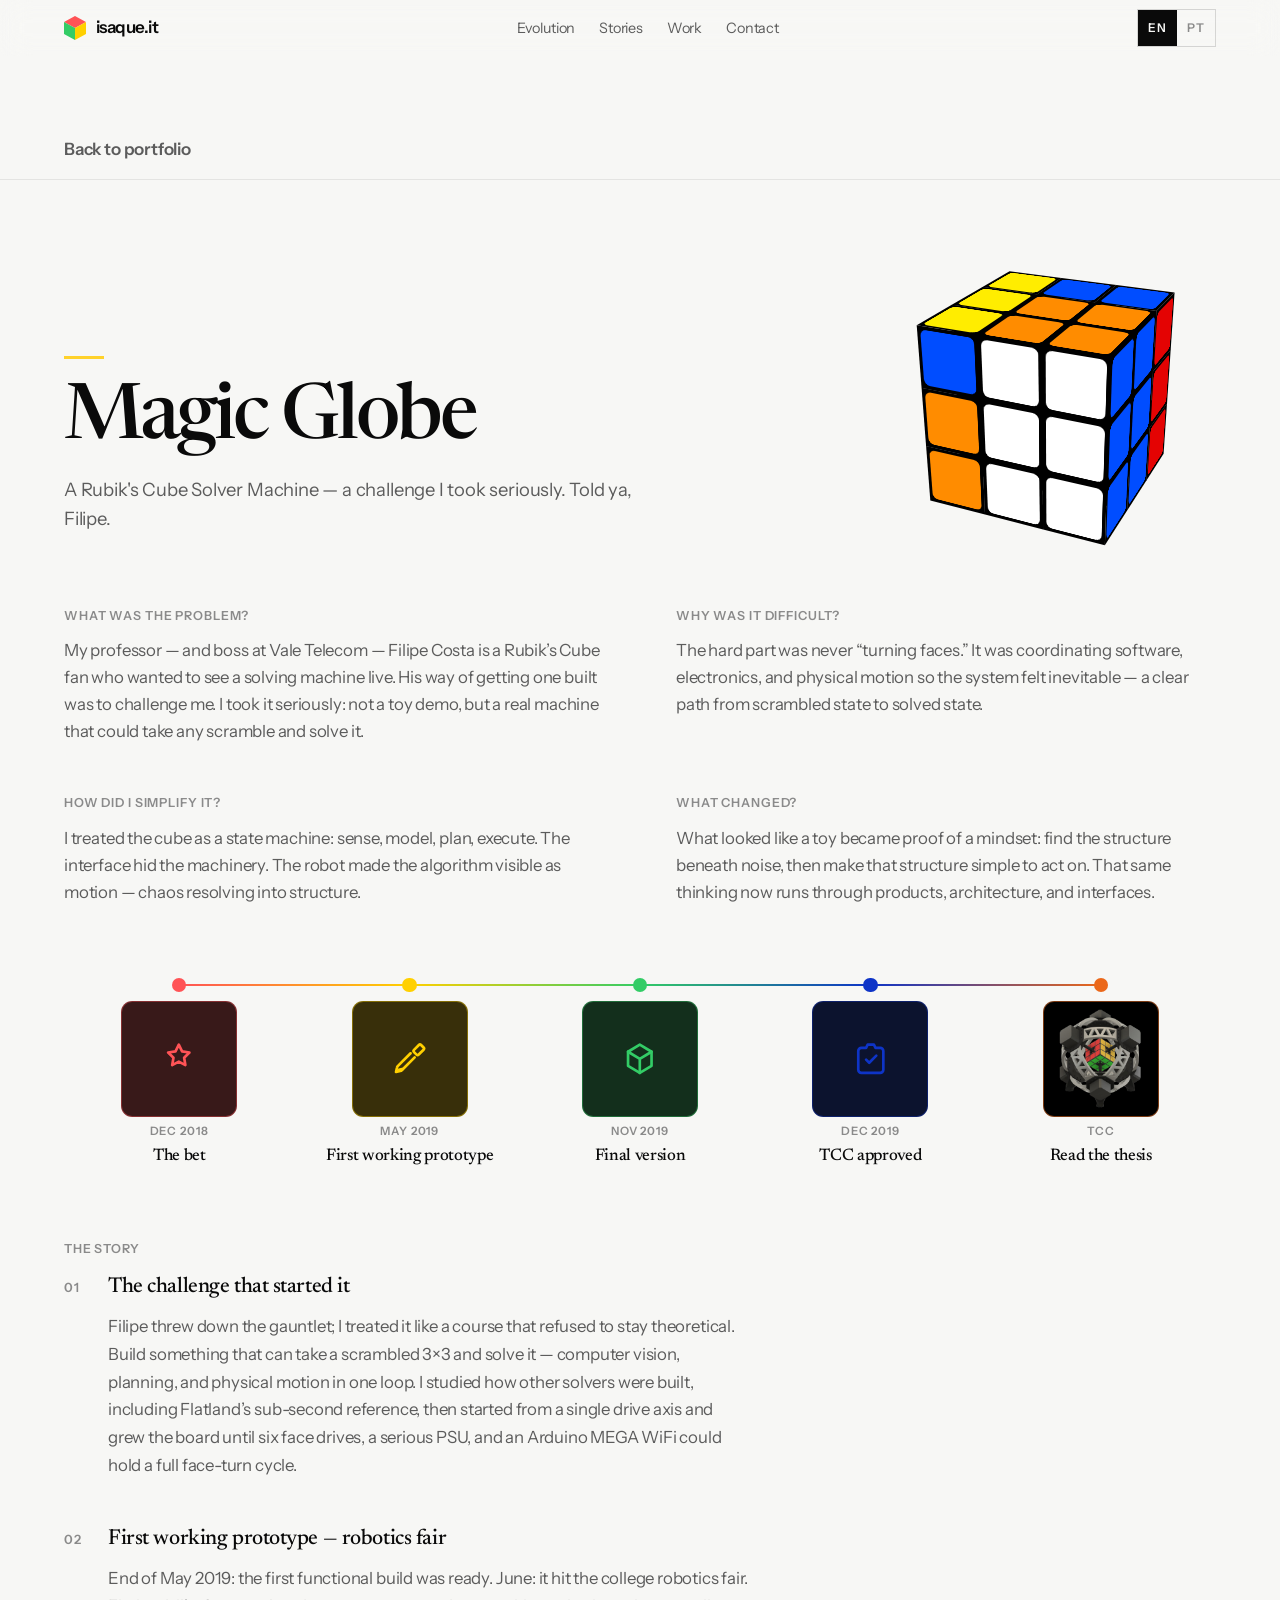
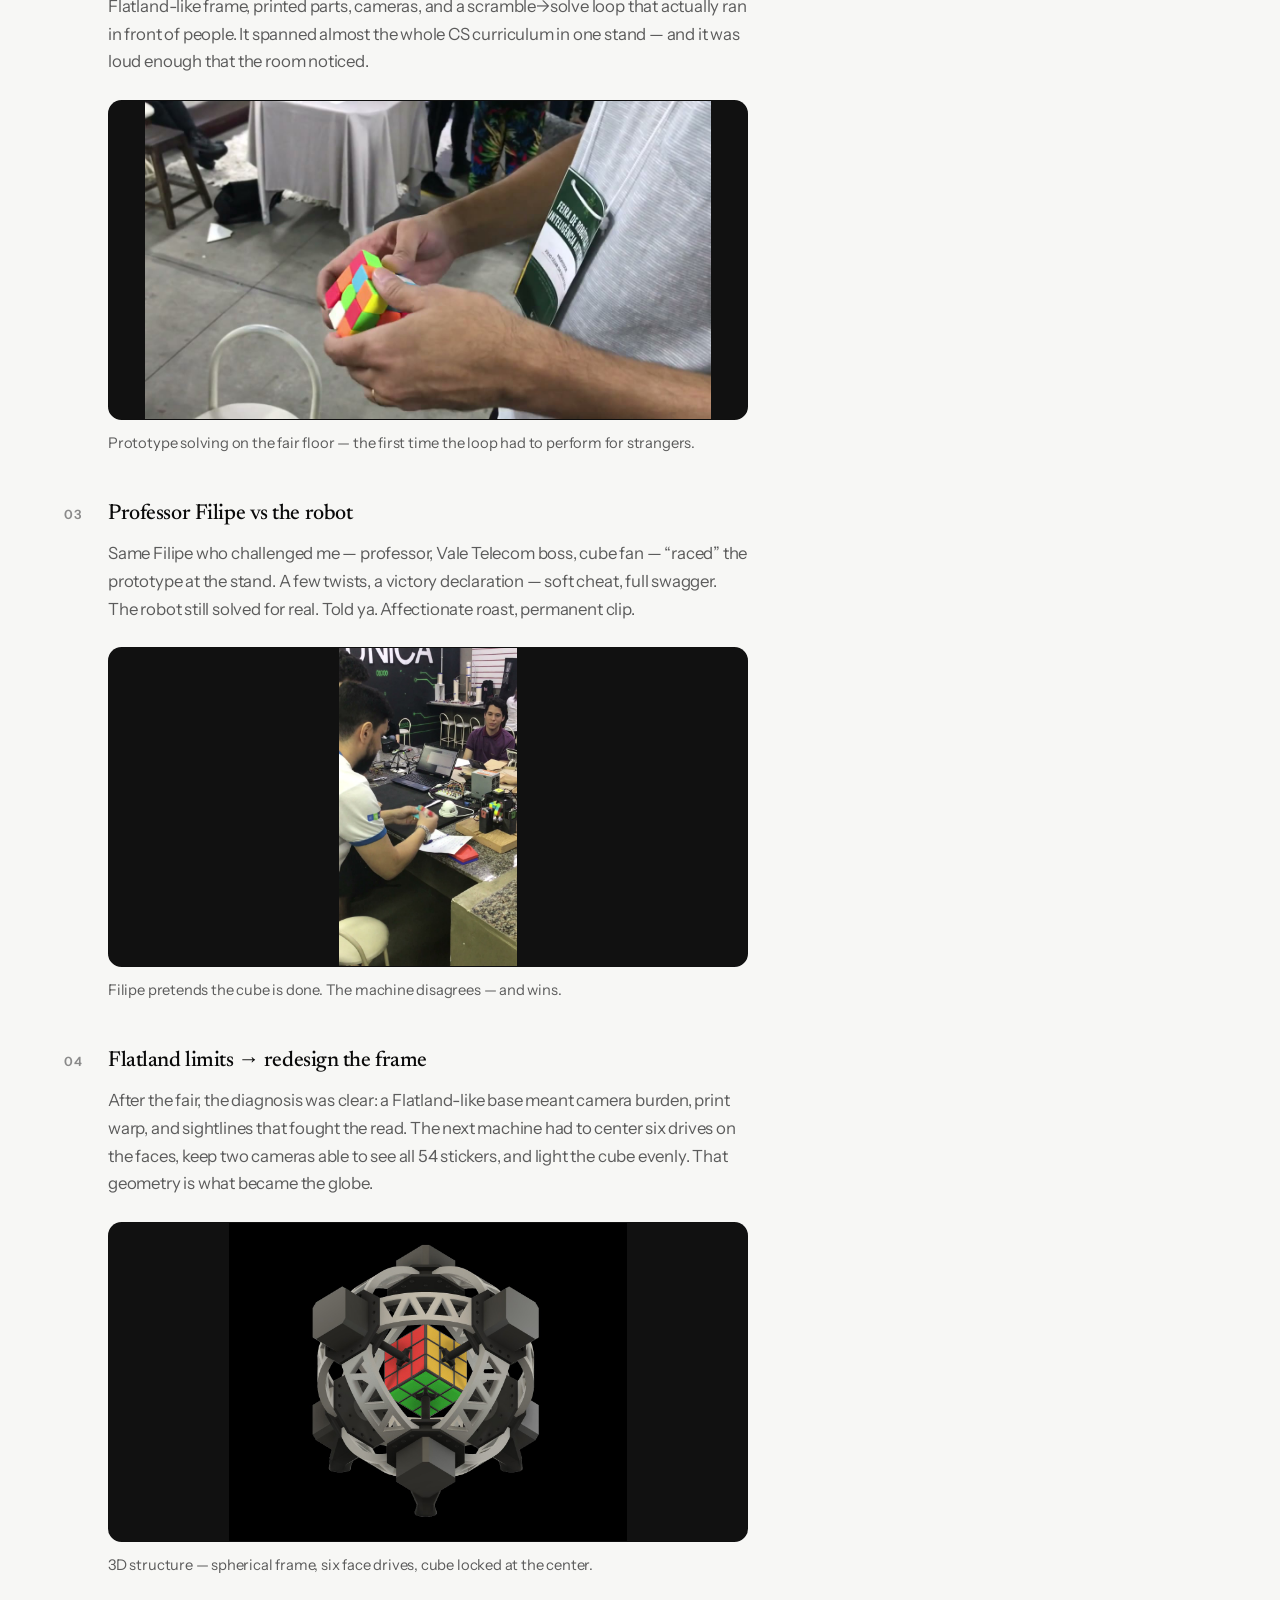
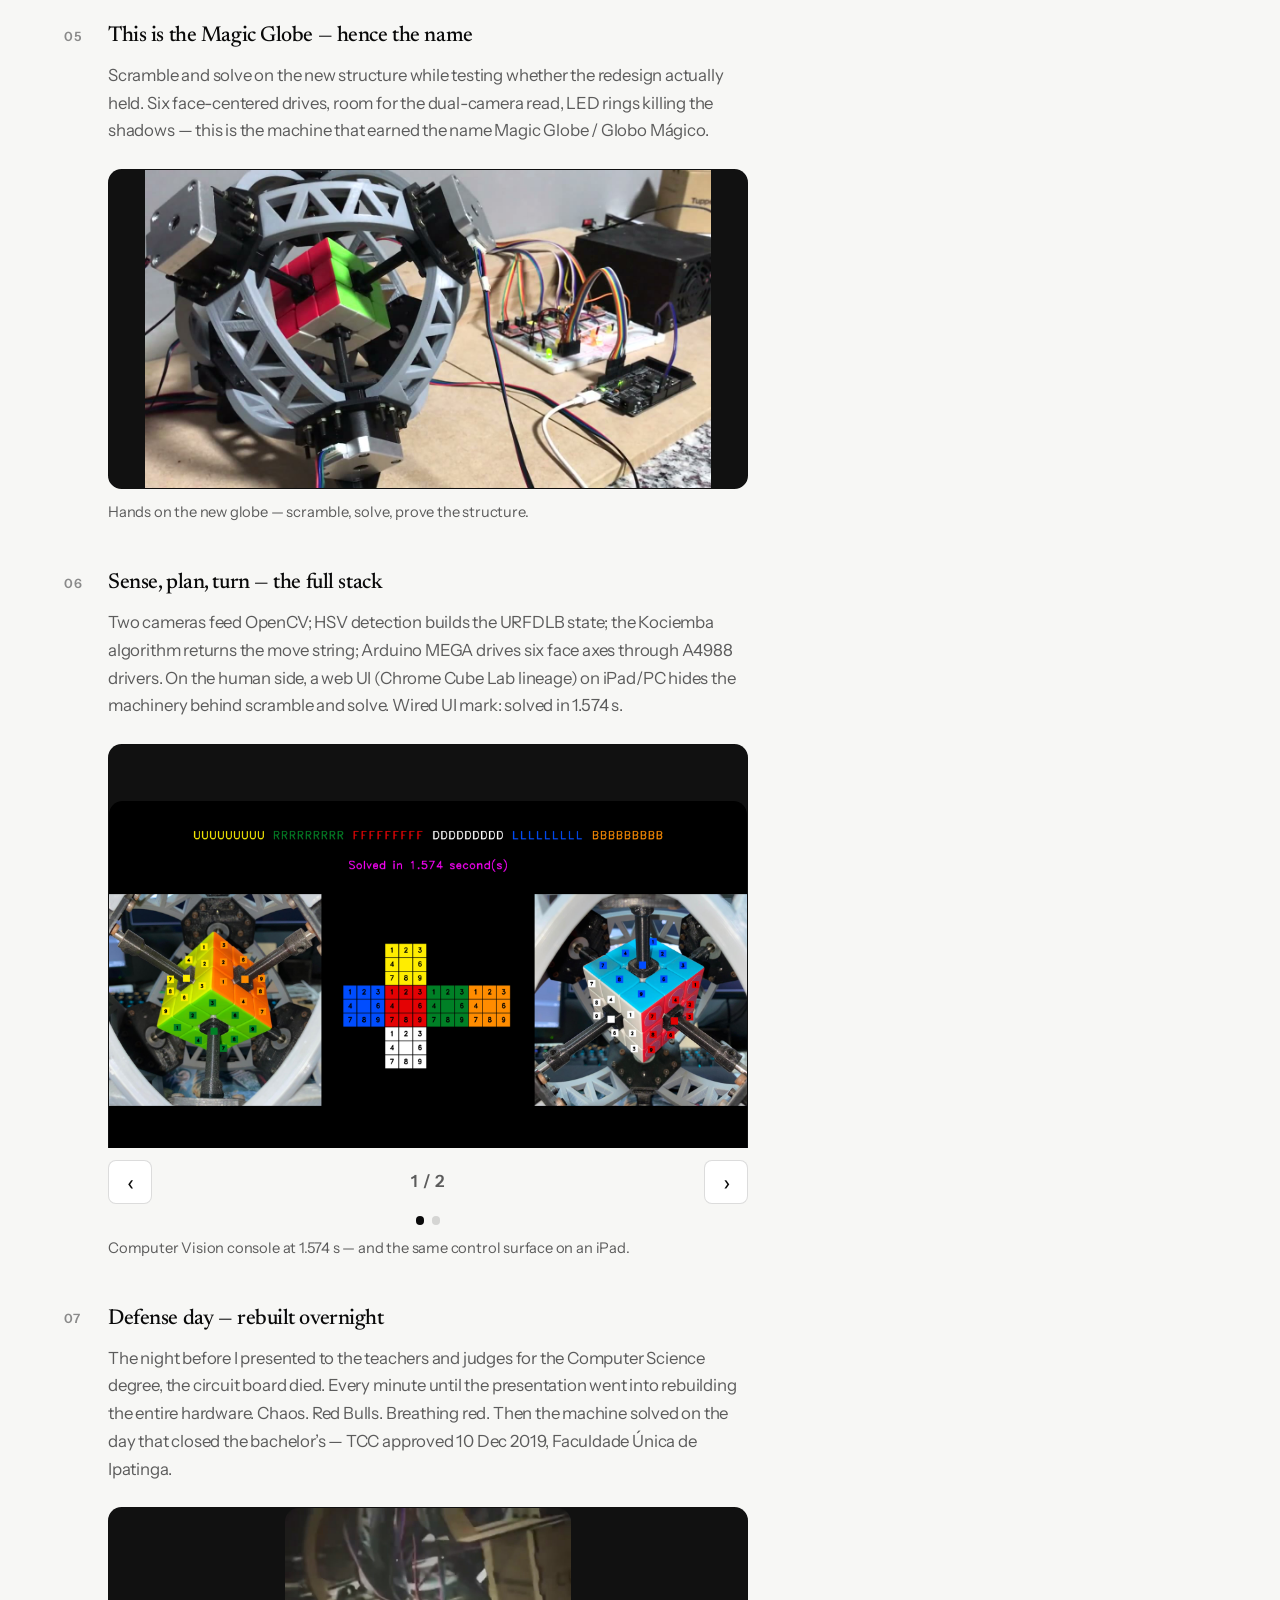
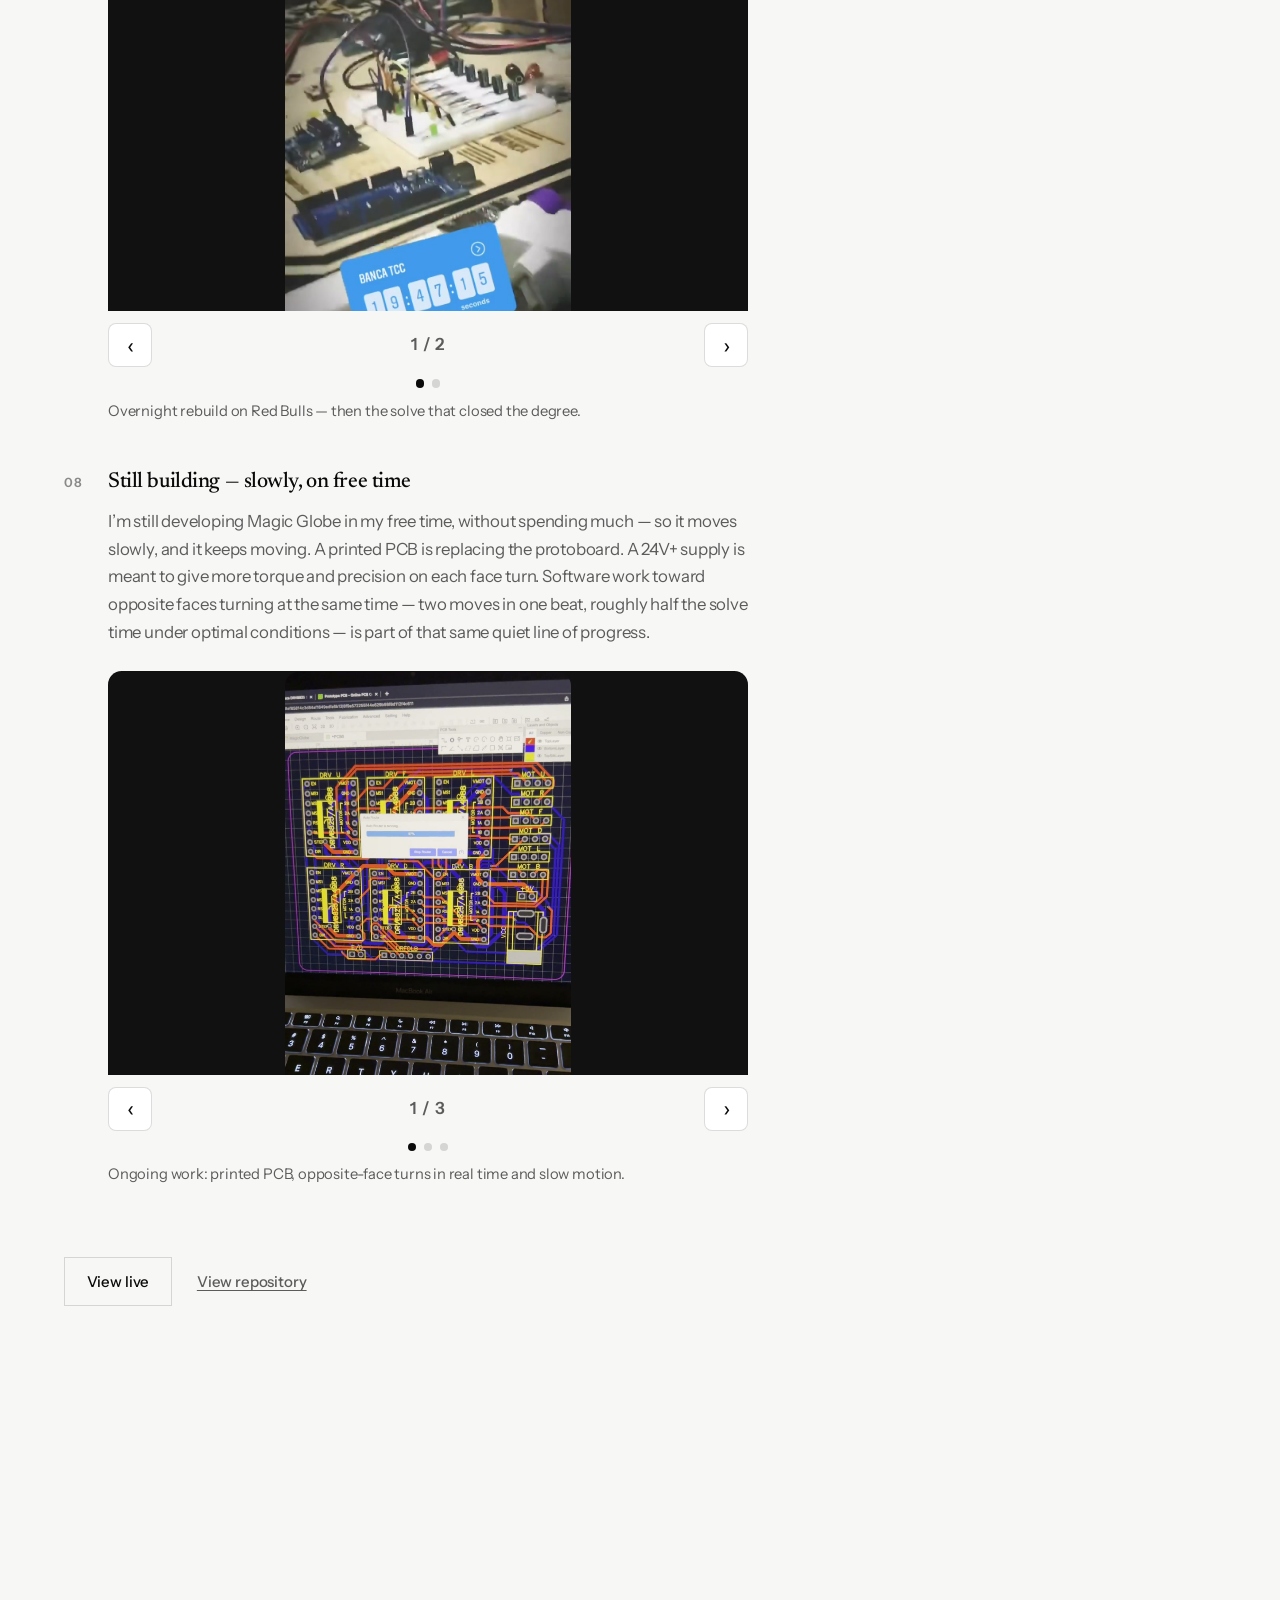
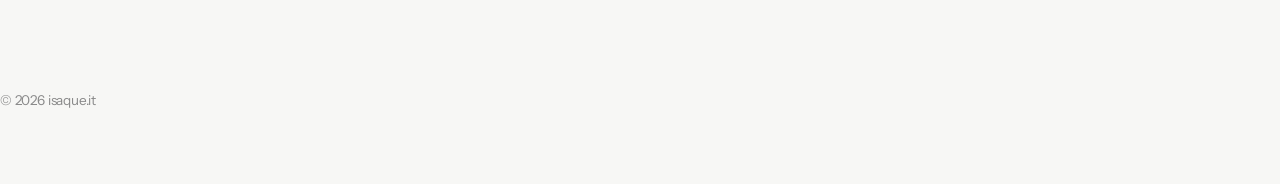
==== commit d726a8d4: "Refactor journey section to timeline. Updated navigation links and content to reflect the new timeli" ====
--- a/cases/cube/index.html
+++ b/cases/cube/index.html
@@ -28,7 +28,7 @@
       </a>
       <nav aria-label="Primary">
         <ul class="site-header__links" id="nav-links">
-          <li><a href="../../#journey" data-i18n="nav.journey">Journey</a></li>
+          <li><a href="../../#timeline" data-i18n="nav.timeline">Evolution</a></li>
           <li><a href="../../#stories" data-i18n="nav.stories">Stories</a></li>
           <li><a href="../../#catalog" data-i18n="nav.work">Work</a></li>
           <li><a href="../../#contact" data-i18n="nav.contact">Contact</a></li>
--- a/assets/css/site.css
+++ b/assets/css/site.css
@@ -2055,22 +2055,52 @@
 
 .timeline__item {
   display: grid;
-  grid-template-columns: 1.25rem 1fr;
-  gap: var(--space-5);
+  grid-template-columns: 1fr auto 1fr;
+  column-gap: var(--space-5);
+  align-items: stretch;
+}
+
+.timeline__body {
+  grid-row: 1;
+  padding-bottom: var(--space-8);
+  max-width: 34rem;
 }
 
 .timeline__rail {
   position: relative;
+  grid-row: 1;
+  grid-column: 2;
   display: flex;
   justify-content: center;
+  align-self: stretch;
+  width: 1.25rem;
+  min-height: 100%;
+}
+
+.timeline__item--left .timeline__body {
+  grid-column: 1;
+  justify-self: end;
+  text-align: end;
+}
+
+.timeline__item--right .timeline__body {
+  grid-column: 3;
+  justify-self: start;
+  text-align: start;
+}
+
+.timeline__item--left .timeline__chips {
+  justify-content: flex-end;
 }
 
 .timeline__rail::before {
   content: '';
   position: absolute;
-  top: 0.45rem;
-  bottom: -0.45rem;
+  top: 0.55rem;
+  bottom: 0;
+  left: 50%;
   width: 1px;
+  transform: translateX(-50%);
   background: var(--line-strong);
 }
 
@@ -2081,6 +2111,7 @@
 .timeline__dot {
   position: relative;
   z-index: 1;
+  flex: none;
   width: 0.65rem;
   height: 0.65rem;
   margin-top: 0.35rem;
@@ -2109,10 +2140,6 @@
   --era-color: #0076f3;
 }
 
-.timeline__body {
-  padding-bottom: var(--space-8);
-}
-
 .timeline__years {
   margin: 0 0 var(--space-2);
   color: var(--ink-tertiary);
@@ -2131,7 +2158,6 @@
 
 .timeline__headline {
   margin: var(--space-2) 0 0;
-  max-width: 36rem;
   color: var(--ink);
   font-size: 1.05rem;
   font-weight: 500;
@@ -2139,16 +2165,18 @@
 
 .timeline__lead {
   margin: var(--space-3) 0 0;
-  max-width: 34rem;
   color: var(--ink-secondary);
 }
 
 .timeline__context {
   margin: var(--space-3) 0 0;
-  max-width: 38rem;
   color: var(--ink-secondary);
   font-size: 1rem;
   line-height: 1.6;
+}
+
+.timeline__context + .timeline__context {
+  margin-top: var(--space-4);
 }
 
 .timeline__chips {
@@ -2179,6 +2207,50 @@
   border-color: var(--era-color, var(--ink));
   background: color-mix(in srgb, var(--era-color, var(--ink)) 10%, transparent);
   color: var(--ink);
+}
+
+.timeline__story {
+  display: inline-flex;
+  margin-top: var(--space-4);
+  font-weight: 600;
+  text-decoration: underline;
+  text-underline-offset: 0.18em;
+  color: var(--ink-secondary);
+}
+
+.timeline__story:hover {
+  color: var(--ink);
+}
+
+.timeline__invite {
+  margin-top: var(--space-5);
+}
+
+.timeline__item--left .timeline__invite {
+  margin-inline-start: auto;
+}
+
+@media (max-width: 800px) {
+  .timeline__item {
+    grid-template-columns: auto 1fr;
+    column-gap: var(--space-4);
+  }
+
+  .timeline__rail {
+    grid-column: 1;
+  }
+
+  .timeline__item--left .timeline__body,
+  .timeline__item--right .timeline__body {
+    grid-column: 2;
+    justify-self: start;
+    text-align: start;
+    max-width: none;
+  }
+
+  .timeline__item--left .timeline__chips {
+    justify-content: flex-start;
+  }
 }
 
 .tech {
@@ -3498,124 +3570,7 @@
   }
 }
 
-/* —— Journey + Stories (homepage surface) —— */
-.journey .eyebrow::before {
-  background: var(--cube-yellow);
-}
-
-.journey__body {
-  margin-top: var(--space-4);
-  font-size: 1.05rem;
-}
-
-.journey__eras {
-  display: grid;
-  gap: var(--space-5);
-  margin: var(--space-8) 0 0;
-  padding: 0;
-  list-style: none;
-}
-
-.journey__era {
-  position: relative;
-  padding: var(--space-6) var(--space-5);
-  border: 1px solid var(--line);
-  border-radius: 1rem;
-  background: color-mix(in srgb, var(--bg-elevated) 88%, transparent);
-  cursor: default;
-  outline: none;
-  transition:
-    transform 0.35s var(--ease),
-    border-color 0.35s linear,
-    background-color 0.35s linear,
-    color 0.35s linear;
-}
-
-.journey__era:hover,
-.journey__era:focus-visible {
-  transform: translateY(-4px);
-  background-color: var(--wash-color);
-  border-color: transparent;
-  color: #fff;
-}
-
-.journey__era.is-wash-ink-dark:hover,
-.journey__era.is-wash-ink-dark:focus-visible {
-  color: #0a0a0a;
-}
-
-.journey__era:hover .journey__era-years,
-.journey__era:hover .journey__era-body,
-.journey__era:focus-visible .journey__era-years,
-.journey__era:focus-visible .journey__era-body {
-  color: inherit;
-  opacity: 0.88;
-}
-
-.journey__era-years {
-  margin: 0 0 var(--space-2);
-  font-size: 0.8rem;
-  letter-spacing: 0.08em;
-  text-transform: uppercase;
-  color: var(--ink-tertiary);
-  transition: color 0.35s linear, opacity 0.35s linear;
-}
-
-.journey__era-title {
-  margin: 0;
-  font-family: var(--font-display);
-  font-size: clamp(1.6rem, 3vw, 2.2rem);
-  font-weight: 500;
-  letter-spacing: -0.03em;
-  line-height: 1.15;
-}
-
-.journey__era-headline {
-  margin: var(--space-3) 0 0;
-  font-size: 1.05rem;
-  font-weight: 600;
-}
-
-.journey__era-body {
-  margin: var(--space-3) 0 0;
-  color: var(--ink-secondary);
-  max-width: 36rem;
-  transition: color 0.35s linear, opacity 0.35s linear;
-}
-
-.journey__era-link {
-  display: inline-flex;
-  margin-top: var(--space-5);
-  font-weight: 600;
-  text-decoration: underline;
-  text-underline-offset: 0.18em;
-  color: inherit;
-}
-
-.journey__closing {
-  margin: var(--space-8) 0 0;
-  max-width: 32rem;
-  color: var(--ink-secondary);
-  font-size: 1.1rem;
-}
-
-@media (min-width: 900px) {
-  .journey__eras {
-    grid-template-columns: repeat(5, minmax(0, 1fr));
-    gap: var(--space-4);
-  }
-
-  .journey__era {
-    min-height: 22rem;
-    display: flex;
-    flex-direction: column;
-  }
-
-  .journey__era-link {
-    margin-top: auto;
-  }
-}
-
+/* —— Stories (homepage surface) —— */
 .stories .eyebrow::before {
   background: var(--cube-red);
 }
@@ -3731,26 +3686,15 @@
 }
 
 .story-teaser__visual--mio {
-  overflow: hidden;
-  border-radius: 1rem;
-}
-
-.story-teaser__visual--mio img {
-  width: 100%;
-  max-width: 28rem;
-  height: auto;
-  object-fit: cover;
-  border-radius: 1rem;
-  transform: scale(1.02);
-  transition: transform 0.7s var(--ease);
-}
-
-.story-teaser:hover .story-teaser__visual--mio img,
-.story-teaser:focus-within .story-teaser__visual--mio img {
-  transform: scale(1.06);
+  position: relative;
+  width: min(100%, 28rem);
+  height: 16rem;
+  margin-inline: auto;
+  overflow: visible;
 }
 
 .story-teaser__visual--platform {
+  position: relative;
   width: min(100%, 28rem);
   height: 16rem;
   margin-inline: auto;
@@ -3809,6 +3753,14 @@
 .story-teaser__logo--4 { bottom: 12%; left: 4%; }
 .story-teaser__logo--5 { bottom: 4%; right: 10%; }
 .story-teaser__logo--6 { top: 42%; right: 2%; }
+.story-teaser__logo--7 { top: 18%; left: 48%; }
+
+.story-teaser__visual--mio .story-teaser__logo {
+  aspect-ratio: 1;
+  object-fit: contain;
+  padding: 0.7rem;
+  box-sizing: border-box;
+}
 
 .story-teaser:hover .story-teaser__logo--1 { transform: translate(-6px, -10px) rotate(-6deg); }
 .story-teaser:hover .story-teaser__logo--2 { transform: translate(8px, -8px) rotate(5deg); }
@@ -3816,6 +3768,7 @@
 .story-teaser:hover .story-teaser__logo--4 { transform: translate(-10px, 8px) rotate(4deg); }
 .story-teaser:hover .story-teaser__logo--5 { transform: translate(6px, 10px) rotate(-4deg); }
 .story-teaser:hover .story-teaser__logo--6 { transform: translate(10px, -4px) rotate(7deg); }
+.story-teaser:hover .story-teaser__logo--7 { transform: translate(-4px, 8px) rotate(-5deg); }
 
 @media (min-width: 900px) {
   .story-teaser__inner {
@@ -3836,9 +3789,7 @@
 }
 
 @media (prefers-reduced-motion: reduce) {
-  .journey__era,
   .story-teaser,
-  .story-teaser__visual--mio img,
   .story-teaser__logo {
     transition: none;
   }
@@ -3881,18 +3832,11 @@
   margin-top: var(--space-4);
 }
 
-.case-page__mio-hero {
-  max-width: min(100%, 64rem);
-  margin: var(--space-6) auto 0;
-  padding-inline: var(--space-4);
-}
-
-.case-page__mio-hero img {
-  display: block;
-  width: 100%;
-  border-radius: 1rem;
-  object-fit: cover;
-  max-height: min(52vh, 28rem);
+.case-page__mio-constellation .case-page__constellation-logo {
+  aspect-ratio: 1;
+  object-fit: contain;
+  padding: 0.85rem;
+  box-sizing: border-box;
 }
 
 .case-page__constellation {
@@ -3954,6 +3898,7 @@
 .case-page__constellation-logo--4 { bottom: 8%; left: 6%; }
 .case-page__constellation-logo--5 { bottom: 0; right: 12%; }
 .case-page__constellation-logo--6 { top: 38%; right: 4%; }
+.case-page__constellation-logo--7 { top: 14%; left: 42%; }
 
 .case-page--cube .case__inner,
 .case-page--miodelivery .case__inner,
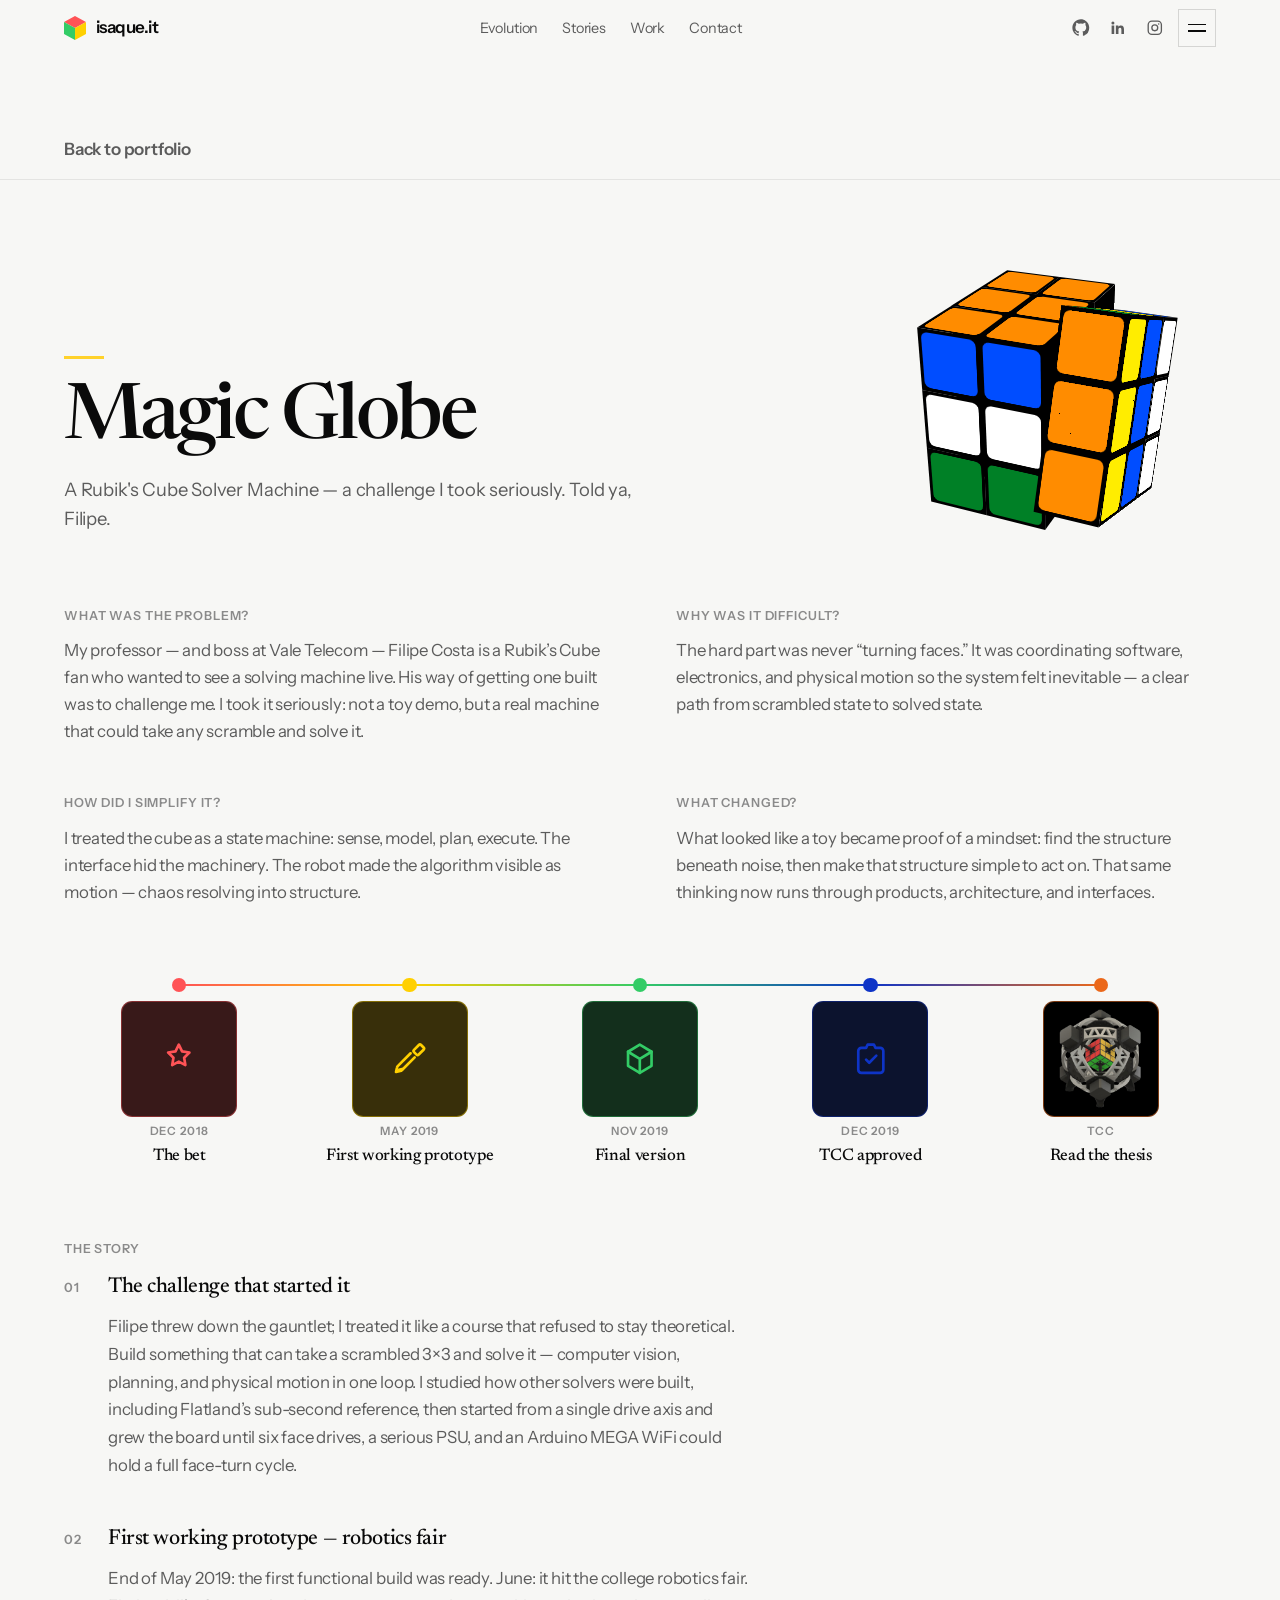
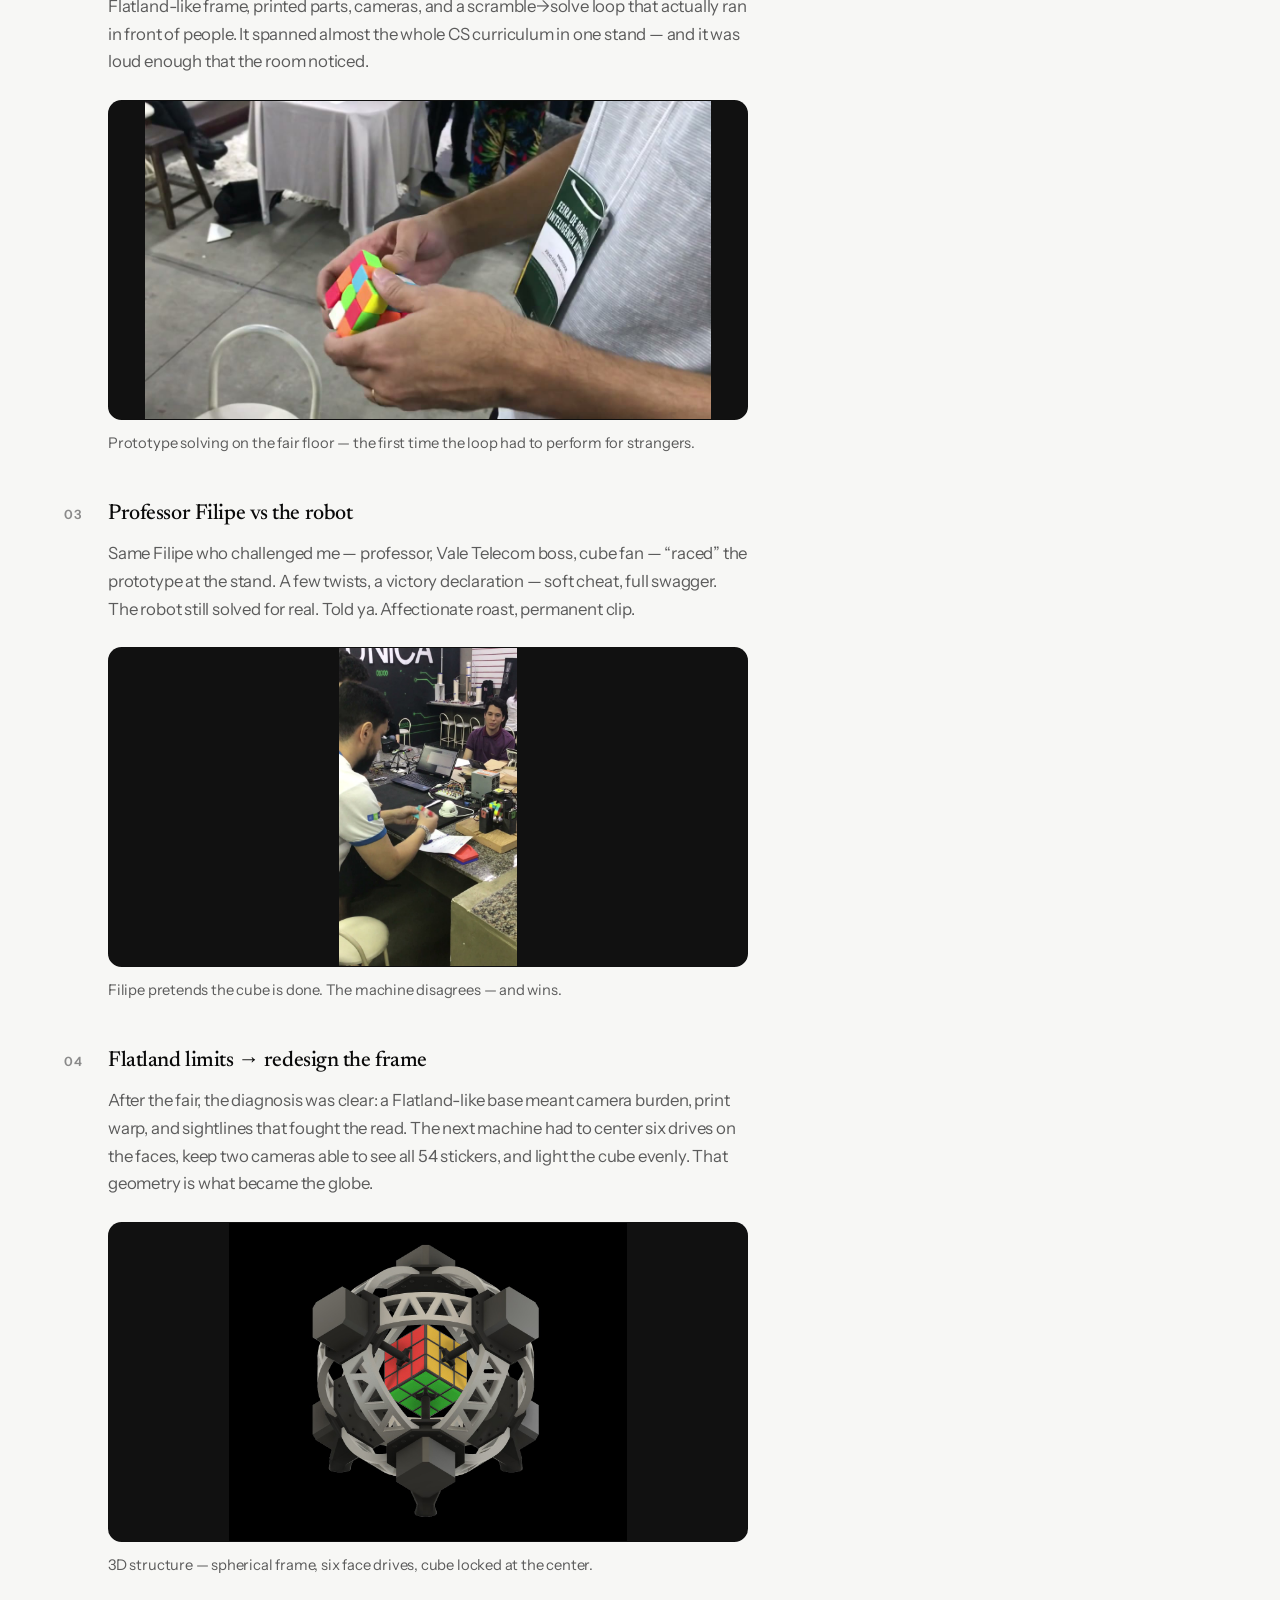
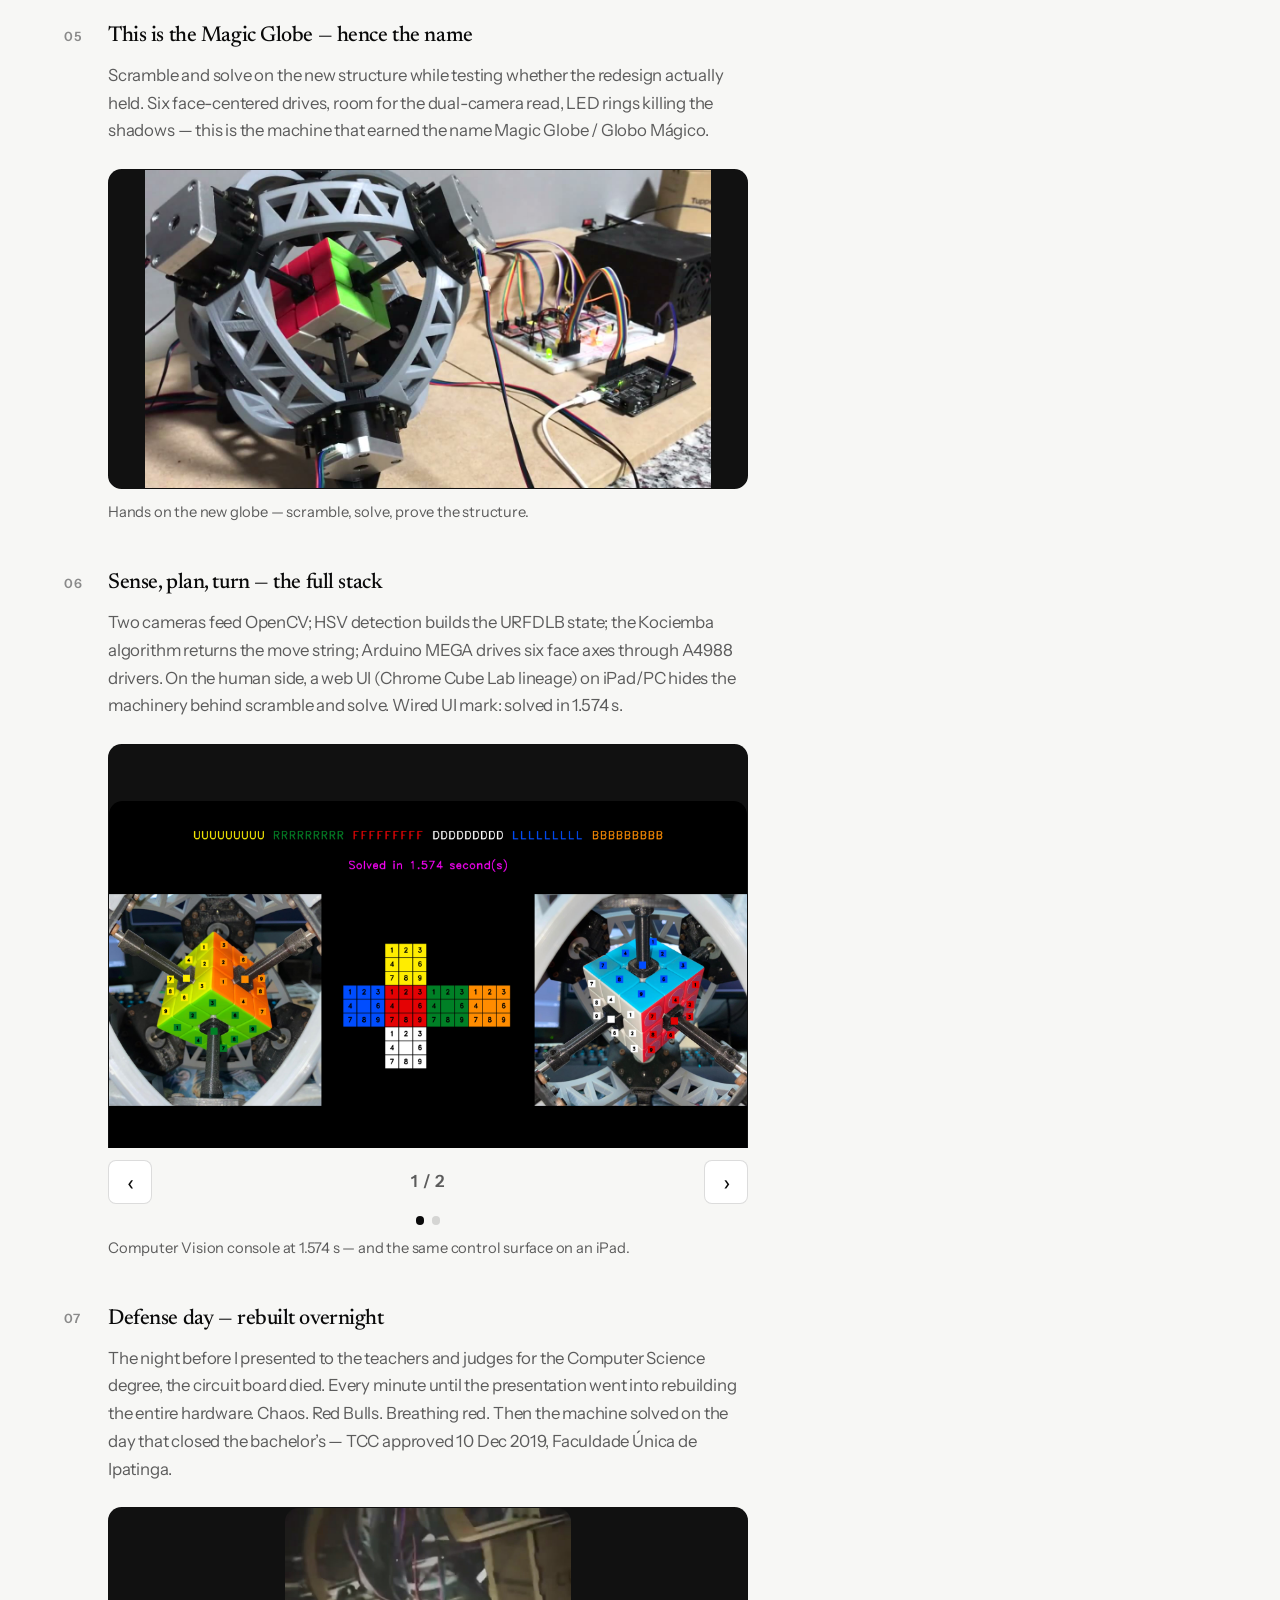
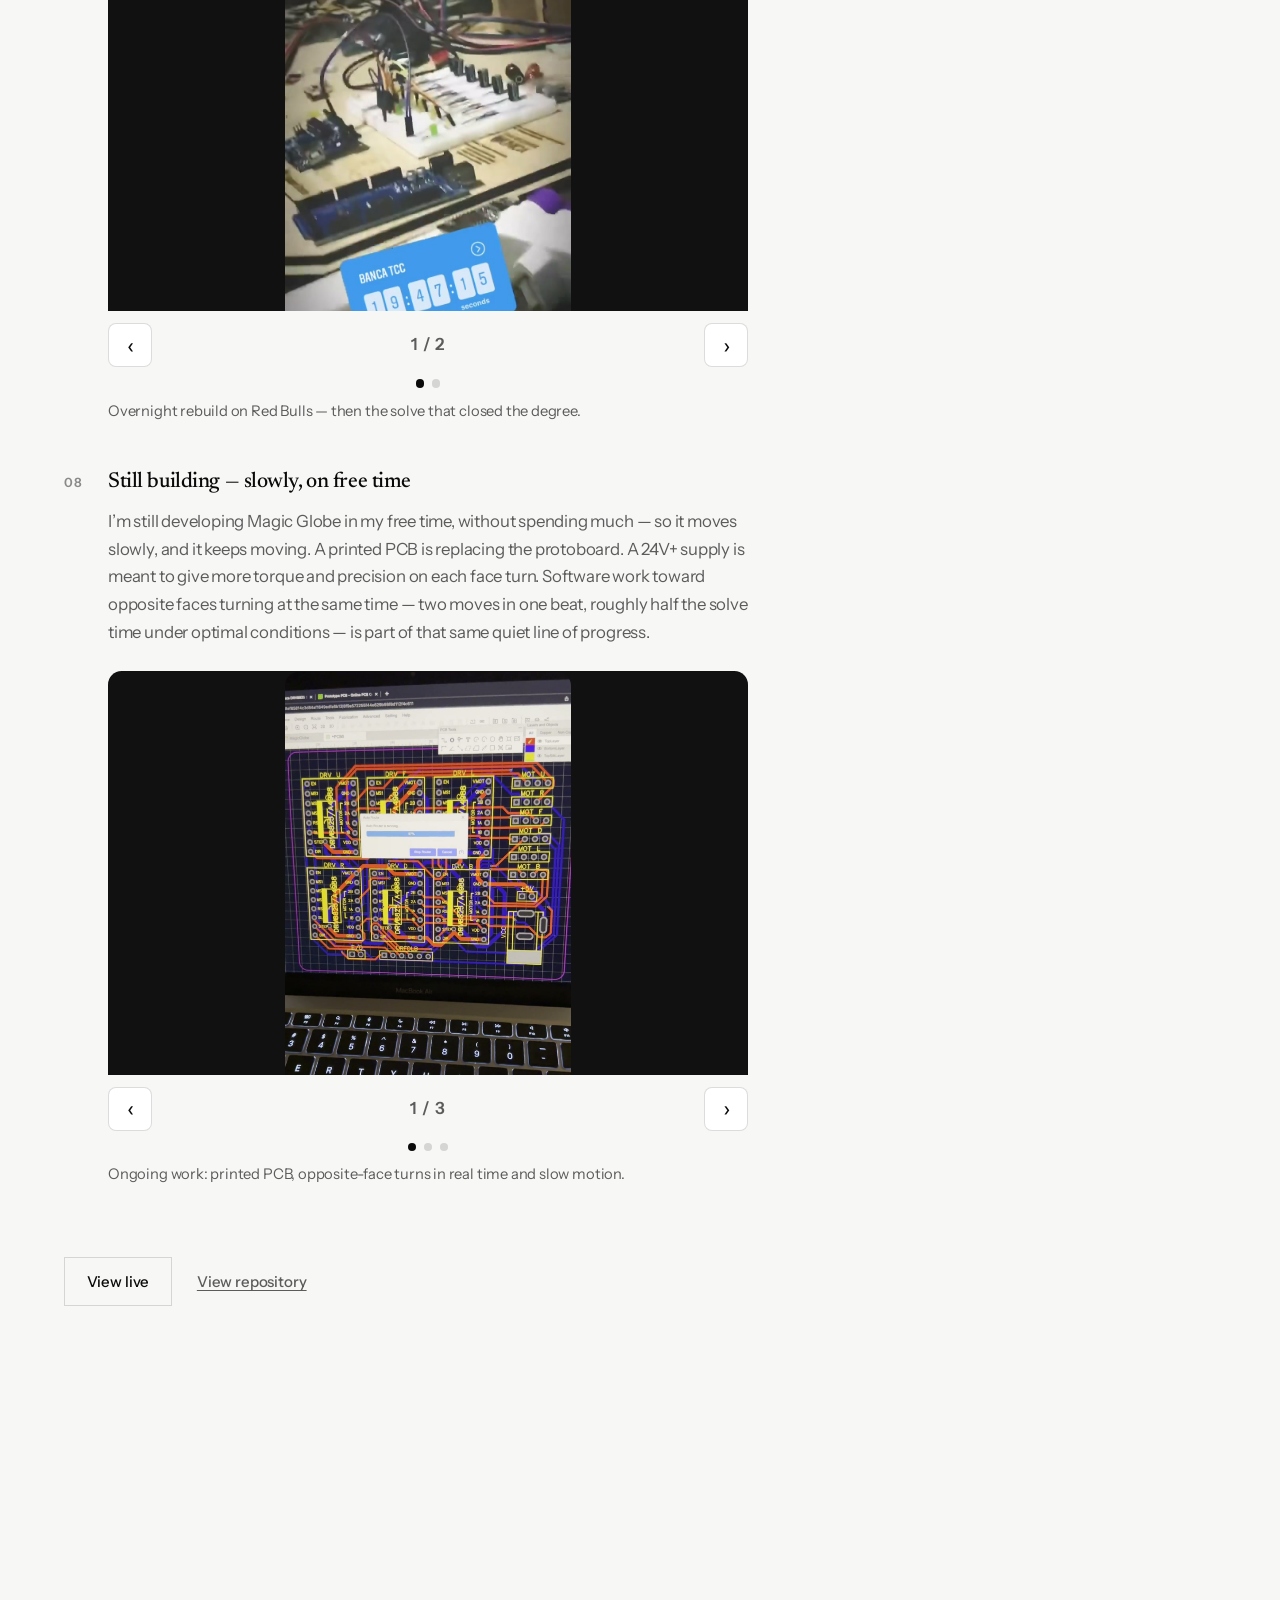
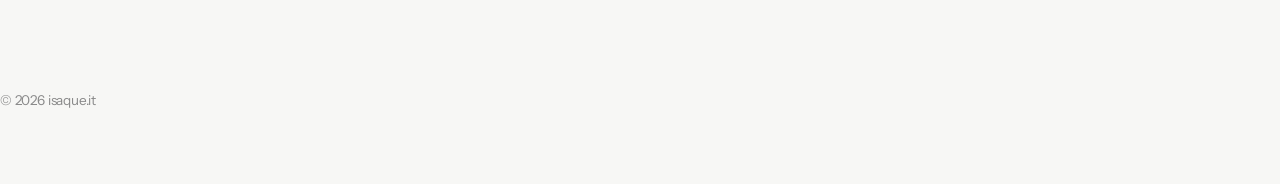
==== commit 928c72d8: "Enhance site navigation and social links. Updated header structure to include social media icons for" ====
--- a/cases/cube/index.html
+++ b/cases/cube/index.html
@@ -26,8 +26,8 @@
         <img src="../../assets/img/brand/cube.svg" alt="" width="22" height="25">
         <span>isaque.it</span>
       </a>
-      <nav aria-label="Primary">
-        <ul class="site-header__links" id="nav-links">
+      <nav class="site-header__nav" aria-label="Primary">
+        <ul class="site-header__links">
           <li><a href="../../#timeline" data-i18n="nav.timeline">Evolution</a></li>
           <li><a href="../../#stories" data-i18n="nav.stories">Stories</a></li>
           <li><a href="../../#catalog" data-i18n="nav.work">Work</a></li>
@@ -35,13 +35,32 @@
         </ul>
       </nav>
       <div class="site-header__actions">
+        <div class="site-header__social">
+          <a href="https://github.com/ioisaque" target="_blank" rel="noopener noreferrer" aria-label="GitHub">
+            <svg viewBox="0 0 24 24" fill="currentColor" aria-hidden="true"><path d="M12 .5C5.65.5.5 5.65.5 12c0 5.08 3.29 9.39 7.86 10.91.58.11.79-.25.79-.56 0-.27-.01-1.17-.02-2.12-3.2.7-3.87-1.36-3.87-1.36-.52-1.33-1.28-1.68-1.28-1.68-1.04-.71.08-.7.08-.7 1.15.08 1.76 1.19 1.76 1.19 1.03 1.75 2.69 1.25 3.34.95.1-.74.4-1.25.72-1.54-2.55-.29-5.24-1.28-5.24-5.68 0-1.26.45-2.28 1.19-3.09-.12-.29-.52-1.46.11-3.05 0 0 .97-.31 3.18 1.18a11.1 11.1 0 0 1 5.8 0c2.2-1.49 3.17-1.18 3.17-1.18.63 1.59.23 2.76.11 3.05.74.81 1.19 1.83 1.19 3.09 0 4.41-2.69 5.38-5.25 5.67.41.35.77 1.05.77 2.12 0 1.53-.01 2.76-.01 3.14 0 .31.21.67.8.55A11.51 11.51 0 0 0 23.5 12C23.5 5.65 18.35.5 12 .5Z"/></svg>
+          </a>
+          <a href="https://linkedin.com/in/ioisaque/" target="_blank" rel="noopener noreferrer" aria-label="LinkedIn">
+            <svg viewBox="0 0 24 24" fill="currentColor" aria-hidden="true"><path d="M20.45 20.45h-3.55v-5.57c0-1.33-.03-3.04-1.85-3.04-1.85 0-2.14 1.45-2.14 2.94v5.67H9.36V9h3.41v1.56h.05c.47-.9 1.63-1.85 3.36-1.85 3.6 0 4.27 2.37 4.27 5.46v6.28ZM5.34 7.43a2.06 2.06 0 1 1 0-4.12 2.06 2.06 0 0 1 0 4.12ZM7.12 20.45H3.55V9h3.57v11.45Z"/></svg>
+          </a>
+          <a href="https://www.instagram.com/ioisaque" target="_blank" rel="noopener noreferrer" aria-label="Instagram">
+            <svg viewBox="0 0 24 24" fill="none" stroke="currentColor" stroke-width="1.8" aria-hidden="true"><rect x="3" y="3" width="18" height="18" rx="5"/><circle cx="12" cy="12" r="4"/><circle cx="17.3" cy="6.7" r="1.05" fill="currentColor" stroke="none"/></svg>
+          </a>
+        </div>
+        <button type="button" class="site-header__menu" id="nav-toggle" aria-expanded="false" aria-controls="nav-links" data-i18n-aria="a11y.menuOpen" aria-label="Open menu">
+          <span class="burger" aria-hidden="true"><i></i><i></i></span>
+        </button>
+        <div class="site-header__drawer" id="nav-links">
+        <ul class="site-header__drawer-links">
+          <li><a href="../../#timeline" data-i18n="nav.timeline">Evolution</a></li>
+          <li><a href="../../#stories" data-i18n="nav.stories">Stories</a></li>
+          <li><a href="../../#catalog" data-i18n="nav.work">Work</a></li>
+          <li><a href="../../#contact" data-i18n="nav.contact">Contact</a></li>
+        </ul>
         <div class="lang-toggle" role="group" data-i18n-aria="a11y.lang" aria-label="Language">
           <button type="button" id="lang-en" class="is-active" aria-pressed="true">EN</button>
           <button type="button" id="lang-pt" aria-pressed="false">PT</button>
         </div>
-        <button type="button" class="site-header__menu" id="nav-toggle" aria-expanded="false" aria-controls="nav-links" data-i18n-aria="a11y.menuOpen" aria-label="Open menu">
-          <span class="burger" aria-hidden="true"><i></i><i></i></span>
-        </button>
+        </div>
       </div>
     </div>
   </header>
--- a/assets/css/site.css
+++ b/assets/css/site.css
@@ -3,20 +3,48 @@
   top: 0;
   z-index: 40;
   height: var(--nav-h);
+  overflow: visible;
   border-bottom: 1px solid transparent;
   background: transparent;
-  backdrop-filter: blur(14px);
   transition:
     background-color 0.3s var(--ease),
     border-color 0.3s var(--ease);
 }
 
+.site-header::before {
+  content: '';
+  position: absolute;
+  inset: 0;
+  z-index: -1;
+  background: transparent;
+  backdrop-filter: blur(14px);
+  opacity: 0;
+  transition:
+    opacity 0.3s var(--ease),
+    background-color 0.3s var(--ease);
+  pointer-events: none;
+}
+
 .site-header.is-scrolled {
   border-bottom-color: var(--line);
+}
+
+.site-header.is-scrolled::before {
   background: var(--nav-bg);
+  opacity: 1;
+}
+
+.site-header.is-menu-open {
+  border-bottom-color: var(--line);
+  background: var(--bg);
+}
+
+.site-header.is-menu-open::before {
+  opacity: 0;
 }
 
 .site-header__inner {
+  position: relative;
   display: flex;
   align-items: center;
   justify-content: space-between;
@@ -25,6 +53,8 @@
 }
 
 .site-header__brand {
+  position: relative;
+  z-index: 50;
   display: inline-flex;
   align-items: center;
   gap: 0.65rem;
@@ -38,6 +68,12 @@
   height: auto;
 }
 
+.site-header__nav {
+  display: none;
+  flex: 1;
+  justify-content: center;
+}
+
 .site-header__links {
   display: flex;
   gap: 1.5rem;
@@ -50,16 +86,66 @@
   color: var(--ink-secondary);
   font-size: 0.9rem;
   text-decoration: none;
+  transition: color 0.2s var(--ease);
 }
 
 .site-header__links a:hover {
   color: var(--ink);
 }
 
+.site-header__links a[href$='#timeline']:hover,
+.site-header__drawer-links a[href$='#timeline']:hover {
+  color: var(--cube-green);
+}
+
+.site-header__links a[href$='#stories']:hover,
+.site-header__drawer-links a[href$='#stories']:hover {
+  color: var(--cube-red);
+}
+
+.site-header__links a[href$='#catalog']:hover,
+.site-header__drawer-links a[href$='#catalog']:hover {
+  color: var(--cube-blue);
+}
+
+.site-header__links a[href$='#contact']:hover,
+.site-header__drawer-links a[href$='#contact']:hover {
+  color: var(--cube-yellow);
+}
+
 .site-header__actions {
+  position: relative;
   display: flex;
   align-items: center;
-  gap: 0.5rem;
+  gap: 0.35rem;
+  margin-left: auto;
+}
+
+.site-header__social {
+  position: relative;
+  z-index: 50;
+  display: inline-flex;
+  align-items: center;
+  gap: 0.1rem;
+}
+
+.site-header__social a {
+  display: inline-flex;
+  align-items: center;
+  justify-content: center;
+  width: 2.2rem;
+  height: 2.2rem;
+  color: var(--ink-secondary);
+  text-decoration: none;
+}
+
+.site-header__social a:hover {
+  color: var(--ink);
+}
+
+.site-header__social svg {
+  width: 1.1rem;
+  height: 1.1rem;
 }
 
 .lang-toggle {
@@ -83,53 +169,127 @@
 }
 
 .site-header__menu {
-  display: none;
-  min-height: 2.4rem;
-  padding: 0.45rem 0.7rem;
+  position: relative;
+  z-index: 50;
+  display: inline-flex;
+  align-items: center;
+  justify-content: center;
+  width: 2.4rem;
+  height: 2.4rem;
+  padding: 0;
   border: 1px solid var(--line-strong);
 }
 
 .burger {
-  display: grid;
+  display: flex;
+  flex-direction: column;
+  justify-content: center;
   gap: 5px;
   width: 1.1rem;
 }
 
 .burger i {
   display: block;
+  width: 100%;
   height: 1.5px;
   background: currentColor;
 }
 
-@media (max-width: 899px) {
-  .site-header__menu {
-    display: inline-flex;
-  }
-
-  .site-header__links {
-    position: fixed;
-    inset: var(--nav-h) 0 0;
-    z-index: 30;
-    flex-direction: column;
-    gap: 0;
-    padding: var(--space-6) var(--space-5);
-    background: var(--bg);
-    transform: translateX(100%);
-    transition: transform 0.35s var(--ease);
-    visibility: hidden;
-  }
-
-  .site-header__links.is-open {
-    transform: translateX(0);
-    visibility: visible;
-  }
-
-  .site-header__links a {
-    display: block;
-    padding: 1rem 0;
-    border-bottom: 1px solid var(--line);
-    font-size: 1.25rem;
-    color: var(--ink);
+.site-header__drawer {
+  position: fixed;
+  inset: 0;
+  z-index: 35;
+  display: flex;
+  flex-direction: column;
+  gap: var(--space-6);
+  padding: calc(var(--nav-h) + var(--space-6)) var(--space-5) var(--space-6);
+  background: var(--bg);
+  transform: translateY(-0.5rem);
+  opacity: 0;
+  pointer-events: none;
+  visibility: hidden;
+  transition:
+    opacity 0.25s var(--ease),
+    transform 0.25s var(--ease),
+    visibility 0.25s var(--ease);
+}
+
+.site-header__drawer.is-open {
+  transform: translateY(0);
+  opacity: 1;
+  pointer-events: auto;
+  visibility: visible;
+}
+
+.site-header__drawer-links {
+  margin: 0;
+  padding: 0;
+  list-style: none;
+}
+
+.site-header__drawer-links a {
+  display: block;
+  padding: 1rem 0;
+  border-bottom: 1px solid var(--line);
+  font-size: 1.25rem;
+  color: var(--ink);
+  text-decoration: none;
+  transition: color 0.2s var(--ease);
+}
+
+.site-header__drawer .lang-toggle {
+  align-self: flex-start;
+  margin-top: auto;
+}
+
+@media (min-width: 900px) {
+  .site-header__nav {
+    display: flex;
+  }
+
+  .site-header__actions {
+    margin-left: 0;
+  }
+
+  .site-header.is-menu-open {
+    background: transparent;
+    border-bottom-color: transparent;
+  }
+
+  .site-header.is-menu-open.is-scrolled {
+    border-bottom-color: var(--line);
+  }
+
+  .site-header.is-menu-open.is-scrolled::before {
+    opacity: 1;
+  }
+
+  .site-header__drawer {
+    position: absolute;
+    inset: auto;
+    top: calc(100% + 0.4rem);
+    right: 0;
+    left: auto;
+    z-index: 45;
+    width: auto;
+    min-width: 7.5rem;
+    padding: var(--space-3);
+    border: 1px solid var(--line-strong);
+    background: var(--bg-elevated);
+    box-shadow: 0 12px 40px color-mix(in srgb, var(--ink) 18%, transparent);
+    transform: translateY(-0.35rem);
+  }
+
+  .site-header__drawer.is-open {
+    transform: translateY(0);
+  }
+
+  .site-header__drawer-links {
+    display: none;
+  }
+
+  .site-header__drawer .lang-toggle {
+    margin-top: 0;
   }
 }
 
@@ -196,7 +356,7 @@
   align-items: center;
   flex-wrap: wrap;
   gap: 0.65rem;
-  margin: var(--space-5) 0 var(--space-7);
+  margin: var(--space-5) 0 0;
   color: var(--ink-secondary);
   font-size: 0.95rem;
 }
@@ -204,6 +364,31 @@
 .hero__flags {
   font-size: 1.3rem;
   letter-spacing: 0.12em;
+}
+
+.hero__actions {
+  display: flex;
+  flex-wrap: wrap;
+  gap: var(--space-3);
+  margin-top: var(--space-7);
+}
+
+.hero__cta {
+  transition:
+    background-color 0.25s var(--ease),
+    color 0.25s var(--ease),
+    border-color 0.25s var(--ease),
+    transform 0.25s var(--ease);
+}
+
+.hero__cta--evolution:hover {
+  border-color: var(--cube-green);
+  color: var(--cube-green);
+}
+
+.hero__cta--work:hover {
+  border-color: var(--cube-red);
+  color: var(--cube-red);
 }
 
 .think__body {
@@ -2169,14 +2354,14 @@
 }
 
 .timeline__context {
-  margin: var(--space-3) 0 0;
+  margin: var(--space-4) 0 0;
   color: var(--ink-secondary);
   font-size: 1rem;
-  line-height: 1.6;
+  line-height: 1.65;
 }
 
 .timeline__context + .timeline__context {
-  margin-top: var(--space-4);
+  margin-top: var(--space-5);
 }
 
 .timeline__chips {
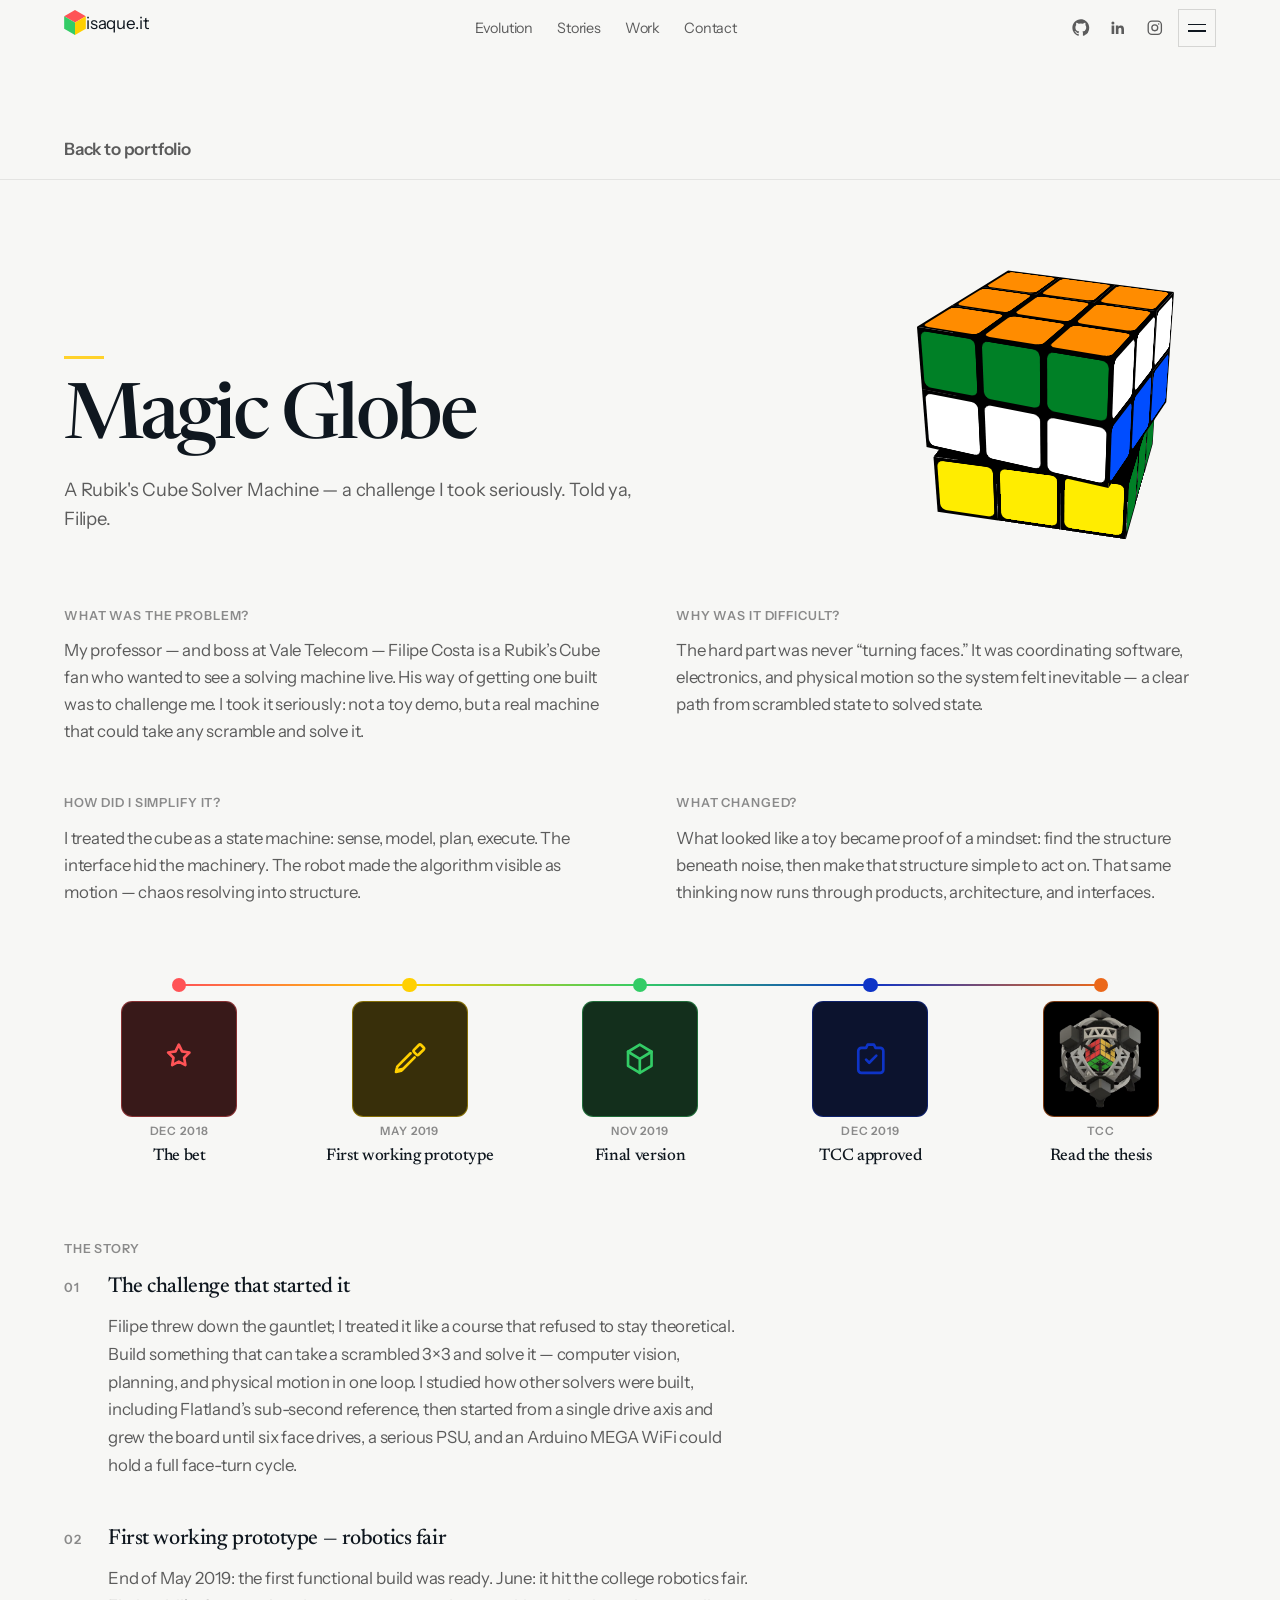
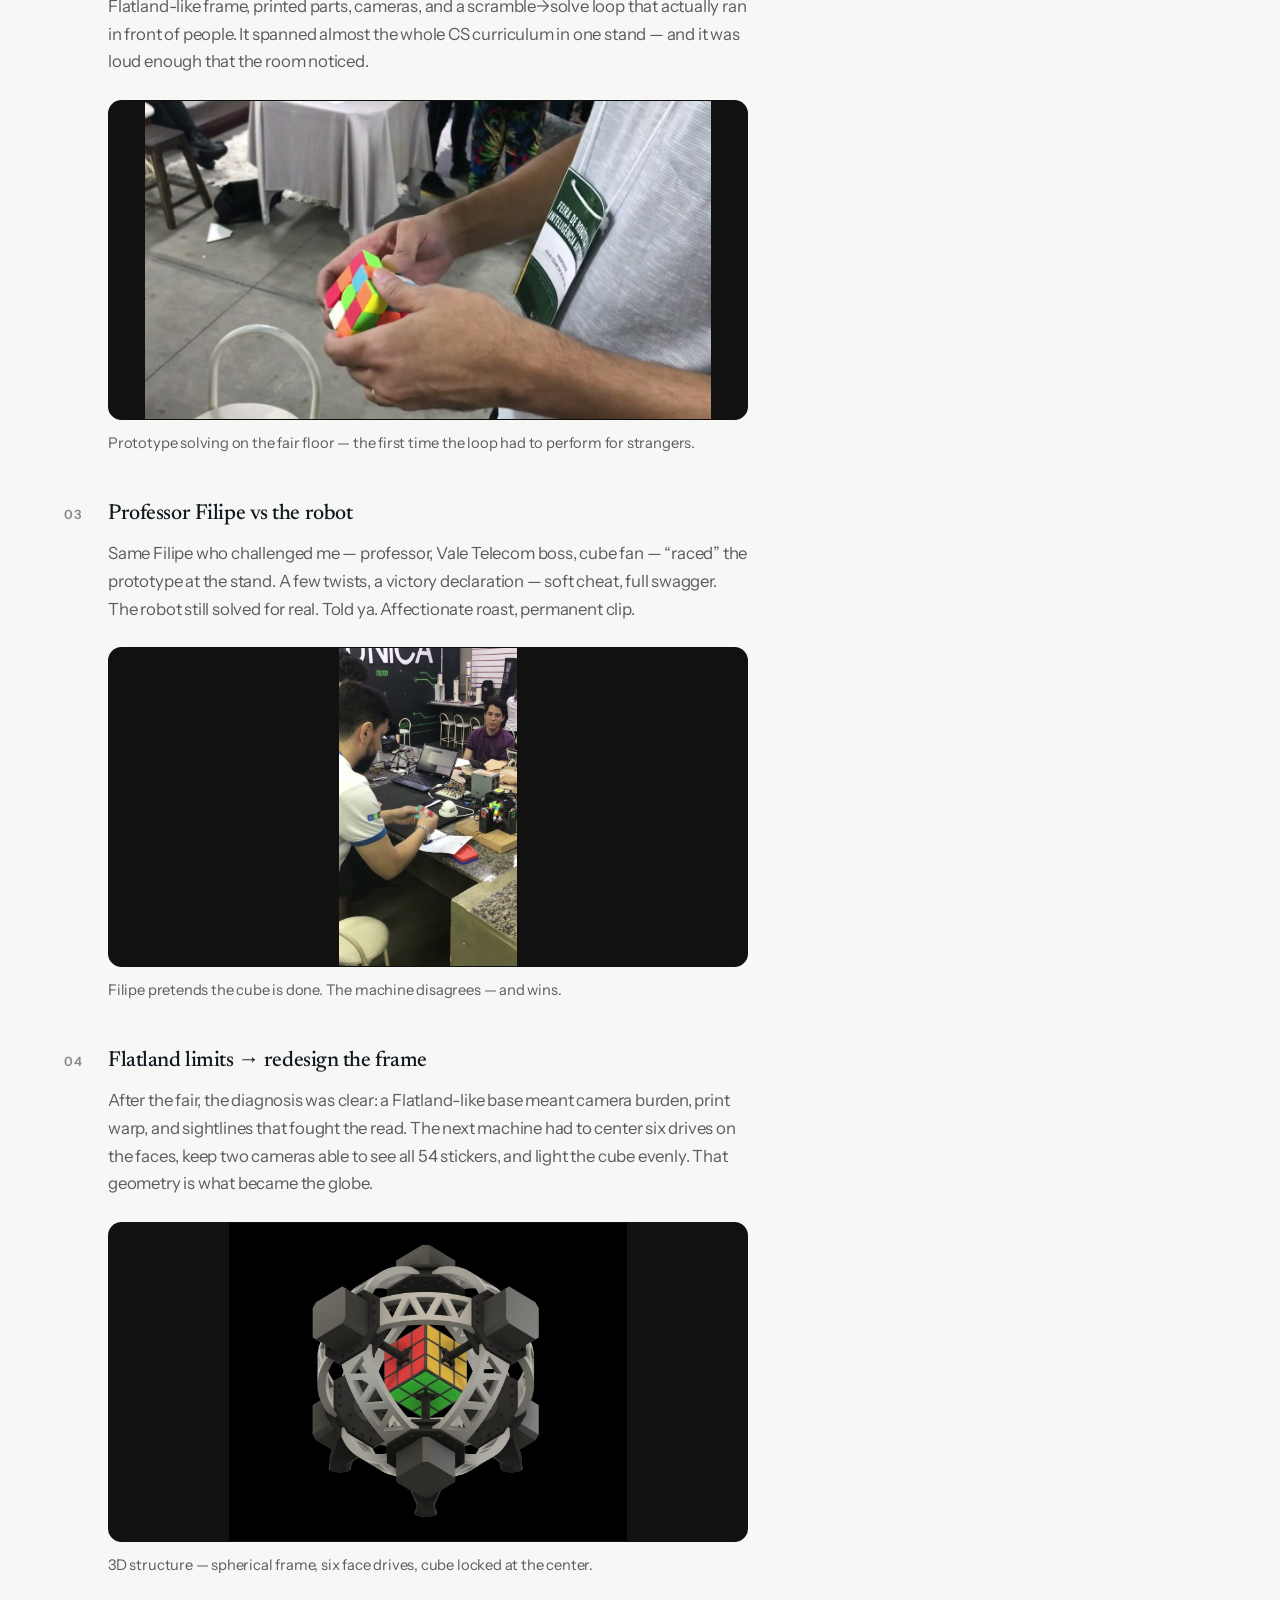
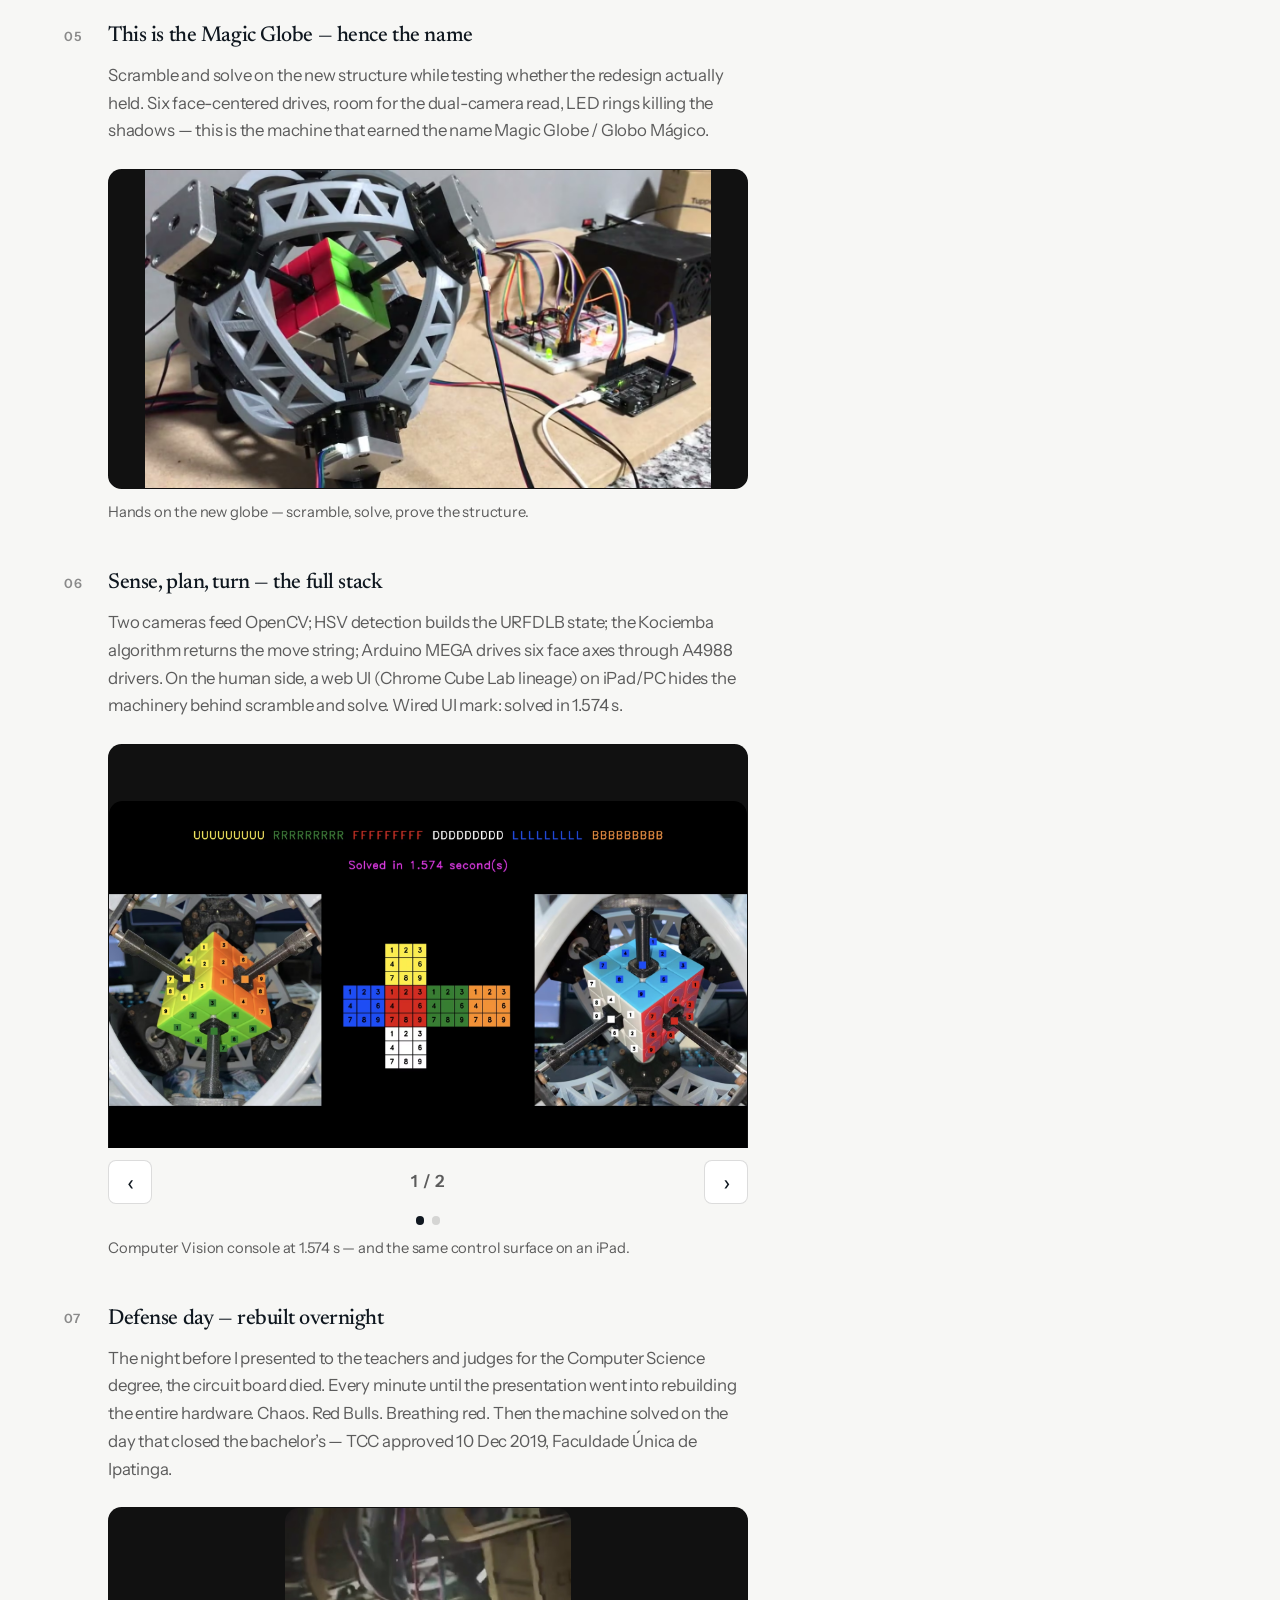
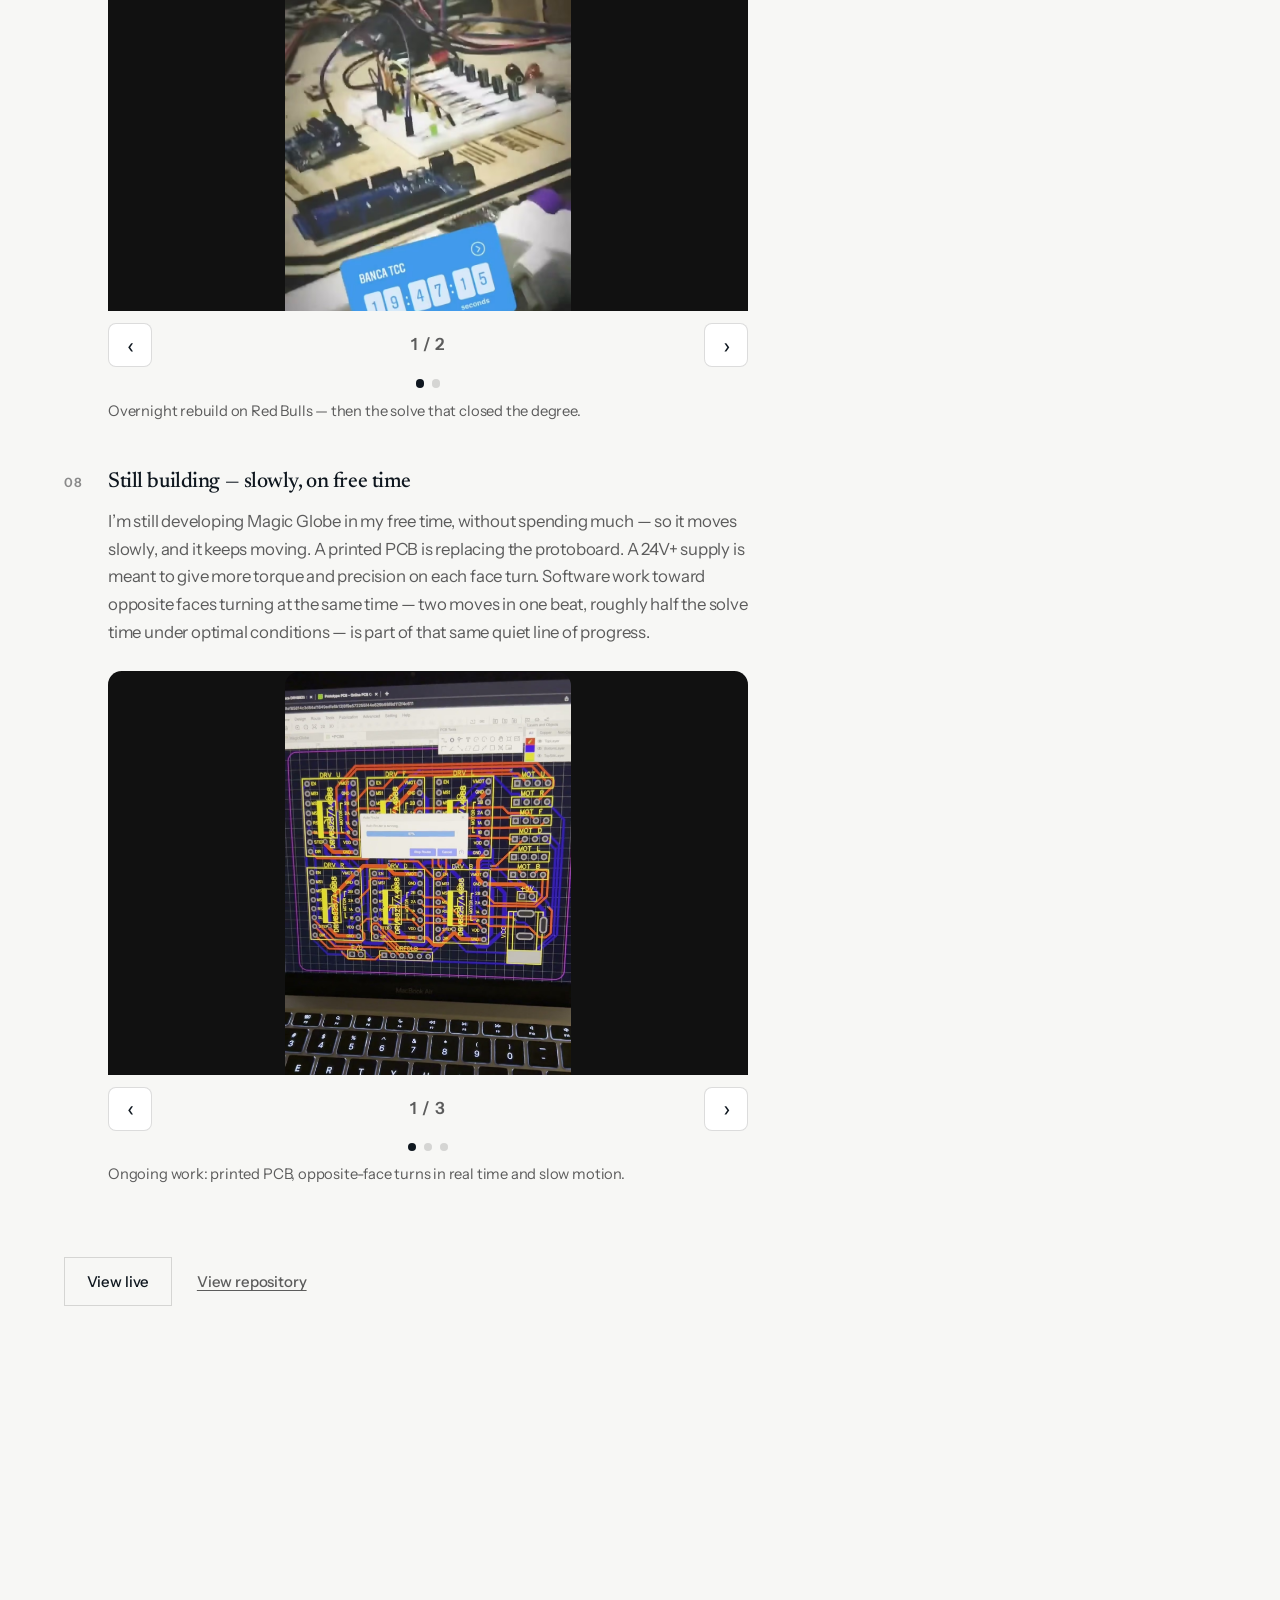
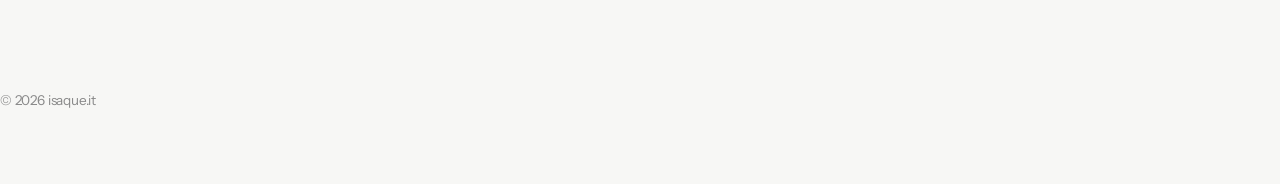
==== commit e82c6950: "Enhance site metadata and improve header styles. Added mobile web app capabilities and updated Open " ====
--- a/cases/cube/index.html
+++ b/cases/cube/index.html
@@ -6,10 +6,30 @@
   <meta name="theme-color" content="#0a0a0a">
   <meta name="robots" content="index, follow">
   <meta name="author" content="Isaque Costa">
+  <meta name="mobile-web-app-capable" content="yes">
+  <meta name="apple-mobile-web-app-capable" content="yes">
+  <meta name="apple-mobile-web-app-status-bar-style" content="black-translucent">
+  <meta name="apple-mobile-web-app-title" content="isaque.it">
   <title>Magic Globe — isaque.it</title>
   <meta name="description" content="Magic Globe — a Rubik’s Cube solver machine. Chaos became a solvable state.">
-  <link rel="apple-touch-icon" href="https://cdn.isaque.it/assets/icons/apple-icon-180.png">
+  <link rel="canonical" href="https://isaque.it/portifolio/cases/cube/">
+  <meta property="og:site_name" content="isaque.it">
+  <meta property="og:locale" content="en_US">
+  <meta property="og:title" content="Magic Globe — isaque.it">
+  <meta property="og:description" content="Magic Globe — a Rubik’s Cube solver machine. Chaos became a solvable state.">
+  <meta property="og:type" content="article">
+  <meta property="og:url" content="https://isaque.it/portifolio/cases/cube/">
+  <meta property="og:image" content="https://isaque.it/portifolio/assets/img/og/cube.jpg">
+  <meta property="og:image:width" content="1200">
+  <meta property="og:image:height" content="630">
+  <meta name="twitter:card" content="summary_large_image">
+  <meta name="twitter:title" content="Magic Globe — isaque.it">
+  <meta name="twitter:description" content="Magic Globe — a Rubik’s Cube solver machine. Chaos became a solvable state.">
+  <meta name="twitter:image" content="https://isaque.it/portifolio/assets/img/og/cube.jpg">
+  <link rel="manifest" href="../../manifest.webmanifest">
+  <link rel="apple-touch-icon" href="../../assets/img/icons/apple-touch-180.png">
   <link rel="icon" type="image/png" sizes="64x64" href="https://cdn.isaque.it/assets/icons/favicon-64.png">
+  <link rel="icon" type="image/png" sizes="196x196" href="../../assets/img/icons/favicon-196.png">
   <link rel="preconnect" href="https://fonts.googleapis.com">
   <link rel="preconnect" href="https://fonts.gstatic.com" crossorigin>
   <link href="https://fonts.googleapis.com/css2?family=Instrument+Sans:ital,wght@0,400;0,500;0,600;0,700;1,400&family=Newsreader:ital,opsz,wght@0,6..72,400;0,6..72,500;0,6..72,600;1,6..72,400&display=swap" rel="stylesheet">
@@ -17,6 +37,22 @@
   <link rel="stylesheet" href="../../assets/css/base.css">
   <link rel="stylesheet" href="../../assets/css/site.css">
   <link rel="stylesheet" href="../../assets/cube/cube.css">
+  <script type="application/ld+json">
+    {
+      "@context": "https://schema.org",
+      "@type": "CreativeWork",
+      "name": "Magic Globe",
+      "description": "Magic Globe — a Rubik’s Cube solver machine. Chaos became a solvable state.",
+      "url": "https://isaque.it/portifolio/cases/cube/",
+      "image": "https://isaque.it/portifolio/assets/img/og/cube.jpg",
+      "inLanguage": "en",
+      "author": {
+        "@type": "Person",
+        "name": "Isaque Costa",
+        "url": "https://isaque.it"
+      }
+    }
+  </script>
 </head>
 <body data-case-id="cube" data-base="../..">
   <a class="skip-link" href="#main" data-i18n="a11y.skip">Skip to content</a>
@@ -68,7 +104,12 @@
     <div class="case-page__bar container">
       <a class="case-page__back" href="../../#stories" data-i18n="nav.back">Back to portfolio</a>
     </div>
-    <div id="case-root"></div>
+    <div id="case-root">
+      <article class="case-page container">
+        <h1 class="case-page__title">Magic Globe</h1>
+        <p class="case-page__lead">Magic Globe — a Rubik’s Cube solver machine. Chaos became a solvable state.</p>
+      </article>
+    </div>
   </main>
   <p class="contact__foot case-page__foot container">© <span id="year"></span> isaque.it</p>
   <script src="../../assets/cube/cuber.js"></script>
--- a/assets/css/tokens.css
+++ b/assets/css/tokens.css
@@ -10,13 +10,13 @@
 
   --bg: #f7f7f5;
   --bg-elevated: #ffffff;
-  --ink: #0a0a0a;
+  --ink: #0f171f;
   --ink-secondary: #5c5c5c;
   --ink-tertiary: #8a8a8a;
   --line: rgba(10, 10, 10, 0.08);
   --line-strong: rgba(10, 10, 10, 0.14);
   --nav-bg: rgba(247, 247, 245, 0.78);
-  --focus: #0a0a0a;
+  --focus: #0f171f;
 
   --font-display: 'Newsreader', 'Iowan Old Style', 'Palatino Linotype', Palatino, serif;
   --font-sans: 'Instrument Sans', 'Avenir Next', 'Segoe UI', sans-serif;
@@ -39,38 +39,38 @@
 
 @media (prefers-color-scheme: dark) {
   :root:not([data-theme='light']) {
-    --bg: #0a0a0a;
+    --bg: #0f171f;
     --bg-elevated: #121212;
     --ink: #f5f5f2;
     --ink-secondary: #a3a3a0;
     --ink-tertiary: #6f6f6c;
     --line: rgba(245, 245, 242, 0.1);
     --line-strong: rgba(245, 245, 242, 0.18);
-    --nav-bg: rgba(10, 10, 10, 0.78);
+    --nav-bg: #0f171fcc;
     --focus: #f5f5f2;
   }
 }
 
 [data-theme='dark'] {
-  --bg: #0a0a0a;
+  --bg: #0f171f;
   --bg-elevated: #121212;
   --ink: #f5f5f2;
   --ink-secondary: #a3a3a0;
   --ink-tertiary: #6f6f6c;
   --line: rgba(245, 245, 242, 0.1);
   --line-strong: rgba(245, 245, 242, 0.18);
-  --nav-bg: rgba(10, 10, 10, 0.78);
+  --nav-bg: #0f171fcc;
   --focus: #f5f5f2;
 }
 
 [data-theme='light'] {
   --bg: #f7f7f5;
   --bg-elevated: #ffffff;
-  --ink: #0a0a0a;
+  --ink: #0f171f;
   --ink-secondary: #5c5c5c;
   --ink-tertiary: #8a8a8a;
   --line: rgba(10, 10, 10, 0.08);
   --line-strong: rgba(10, 10, 10, 0.14);
   --nav-bg: rgba(247, 247, 245, 0.78);
-  --focus: #0a0a0a;
+  --focus: #0f171f;
 }
--- a/assets/css/site.css
+++ b/assets/css/site.css
@@ -2,7 +2,9 @@
   position: sticky;
   top: 0;
   z-index: 40;
-  height: var(--nav-h);
+  box-sizing: border-box;
+  height: calc(var(--nav-h) + env(safe-area-inset-top, 0px));
+  padding-top: env(safe-area-inset-top, 0px);
   overflow: visible;
   border-bottom: 1px solid transparent;
   background: transparent;
@@ -14,10 +16,16 @@
 .site-header::before {
   content: '';
   position: absolute;
-  inset: 0;
-  z-index: -1;
+  top: 0;
+  right: 0;
+  bottom: 0;
+  left: 0;
+  z-index: 0;
+  margin-top: calc(-1 * env(safe-area-inset-top, 0px));
+  height: calc(100% + env(safe-area-inset-top, 0px));
   background: transparent;
   backdrop-filter: blur(14px);
+  -webkit-backdrop-filter: blur(14px);
   opacity: 0;
   transition:
     opacity 0.3s var(--ease),
@@ -27,6 +35,9 @@
 
 .site-header.is-scrolled {
   border-bottom-color: var(--line);
+  background: var(--nav-bg);
+  backdrop-filter: blur(14px);
+  -webkit-backdrop-filter: blur(14px);
 }
 
 .site-header.is-scrolled::before {
@@ -37,6 +48,8 @@
 .site-header.is-menu-open {
   border-bottom-color: var(--line);
   background: var(--bg);
+  backdrop-filter: none;
+  -webkit-backdrop-filter: none;
 }
 
 .site-header.is-menu-open::before {
@@ -45,27 +58,124 @@
 
 .site-header__inner {
   position: relative;
+  z-index: 1;
   display: flex;
   align-items: center;
   justify-content: space-between;
   height: var(--nav-h);
   gap: var(--space-4);
+  overflow: visible;
 }
 
 .site-header__brand {
   position: relative;
   z-index: 50;
   display: inline-flex;
+  align-items: flex-start;
+  align-self: flex-start;
+  padding-top: 0.65rem;
+  text-decoration: none;
+  overflow: visible;
+  transition: padding-top 0.35s var(--ease);
+}
+
+.site-header__logo {
+  display: block;
+  height: clamp(4.5rem, 9vw, 6rem);
+  width: auto;
+  transition: height 0.35s var(--ease);
+}
+
+.site-header__logo img {
+  display: block;
+  height: clamp(4.5rem, 9vw, 6rem);
+  width: auto;
+  transition: height 0.35s var(--ease);
+}
+
+.site-header.is-scrolled .site-header__brand {
+  align-self: center;
   align-items: center;
-  gap: 0.65rem;
+  padding-top: 0;
+}
+
+.site-header.is-scrolled .site-header__logo,
+.site-header.is-scrolled .site-header__logo img {
+  height: 2.4rem;
+}
+
+@media (max-width: 719px) {
+  .site-header {
+    height: auto;
+    min-height: calc(var(--nav-h) + env(safe-area-inset-top, 0px));
+  }
+
+  .site-header__inner {
+    height: auto;
+    min-height: var(--nav-h);
+    align-items: center;
+    padding-block: 0.45rem;
+  }
+
+  .site-header__brand {
+    align-self: center;
+    align-items: center;
+    padding-top: 0;
+  }
+
+  .site-header__drawer {
+    padding-top: calc(5.4rem + env(safe-area-inset-top, 0px) + var(--space-6));
+  }
+
+  .site-header.is-scrolled {
+    height: calc(var(--nav-h) + env(safe-area-inset-top, 0px));
+    min-height: calc(var(--nav-h) + env(safe-area-inset-top, 0px));
+  }
+
+  .site-header.is-scrolled .site-header__inner {
+    height: var(--nav-h);
+    min-height: var(--nav-h);
+    padding-block: 0;
+  }
+
+  .site-header.is-scrolled .site-header__drawer {
+    padding-top: calc(var(--nav-h) + env(safe-area-inset-top, 0px) + var(--space-6));
+  }
+}
+
+@media (min-width: 900px) {
+  .site-header__logo,
+  .site-header__logo img {
+    height: clamp(5.5rem, 8.5vw, 7.25rem);
+  }
+}
+
+.site-header__brand-text {
+  position: absolute;
+  width: 1px;
+  height: 1px;
+  padding: 0;
+  margin: -1px;
+  overflow: hidden;
+  clip: rect(0, 0, 0, 0);
+  white-space: nowrap;
+  border: 0;
   font-weight: 600;
   letter-spacing: -0.03em;
-  text-decoration: none;
-}
-
-.site-header__brand img {
-  width: 1.35rem;
+}
+
+.site-header__brand.is-fallback .site-header__logo {
+  display: none;
+}
+
+.site-header__brand.is-fallback .site-header__brand-text {
+  position: static;
+  width: auto;
   height: auto;
+  margin: 0;
+  overflow: visible;
+  clip: auto;
+  white-space: normal;
 }
 
 .site-header__nav {
@@ -202,7 +312,8 @@
   display: flex;
   flex-direction: column;
   gap: var(--space-6);
-  padding: calc(var(--nav-h) + var(--space-6)) var(--space-5) var(--space-6);
+  padding: calc(var(--nav-h) + env(safe-area-inset-top, 0px) + var(--space-6)) var(--space-5)
+    calc(var(--space-6) + env(safe-area-inset-bottom, 0px));
   background: var(--bg);
   transform: translateY(-0.5rem);
   opacity: 0;
@@ -242,6 +353,54 @@
   margin-top: auto;
 }
 
+@media (max-width: 899px) {
+  .site-header {
+    background: var(--nav-bg);
+    backdrop-filter: blur(14px);
+    -webkit-backdrop-filter: blur(14px);
+    border-bottom-color: var(--line);
+  }
+
+  .site-header::before {
+    background: var(--nav-bg);
+    opacity: 1;
+  }
+
+  .site-header.is-menu-open {
+    background: var(--bg);
+  }
+
+  .site-header.is-menu-open::before {
+    opacity: 0;
+  }
+}
+
+@media (display-mode: standalone), (display-mode: fullscreen) {
+  .site-header,
+  .site-header.is-scrolled {
+    background: var(--bg);
+    backdrop-filter: none;
+    -webkit-backdrop-filter: none;
+    border-bottom-color: var(--line);
+  }
+
+  .site-header::before,
+  .site-header.is-scrolled::before {
+    background: var(--bg);
+    opacity: 1;
+    backdrop-filter: none;
+    -webkit-backdrop-filter: none;
+  }
+
+  .site-header.is-menu-open {
+    background: var(--bg);
+  }
+
+  .site-header.is-menu-open::before {
+    opacity: 0;
+  }
+}
+
 @media (min-width: 900px) {
   .site-header__nav {
     display: flex;
@@ -253,11 +412,16 @@
 
   .site-header.is-menu-open {
     background: transparent;
+    backdrop-filter: none;
+    -webkit-backdrop-filter: none;
     border-bottom-color: transparent;
   }
 
   .site-header.is-menu-open.is-scrolled {
     border-bottom-color: var(--line);
+    background: var(--nav-bg);
+    backdrop-filter: blur(14px);
+    -webkit-backdrop-filter: blur(14px);
   }
 
   .site-header.is-menu-open.is-scrolled::before {
@@ -297,7 +461,7 @@
   position: relative;
   display: grid;
   align-items: end;
-  min-height: calc(100svh - var(--nav-h));
+  min-height: calc(100svh - var(--nav-h) - env(safe-area-inset-top, 0px));
   padding-block: clamp(4rem, 12vh, 8rem) clamp(4rem, 10vh, 7rem);
   overflow: hidden;
 }
@@ -3982,7 +4146,7 @@
 
 /* —— Dedicated case pages —— */
 .case-page__bar {
-  padding-top: calc(var(--nav-h) + var(--space-5));
+  padding-top: calc(var(--nav-h) + env(safe-area-inset-top, 0px) + var(--space-5));
   padding-bottom: var(--space-4);
 }
 
@@ -4090,3 +4254,11 @@
 .case-page--platform .case__inner {
   padding-bottom: var(--space-9);
 }
+
+.case-page__lead {
+  margin: 0.75rem 0 0;
+  max-width: 40ch;
+  opacity: 0.8;
+  font-size: 1.05rem;
+  line-height: 1.5;
+}
